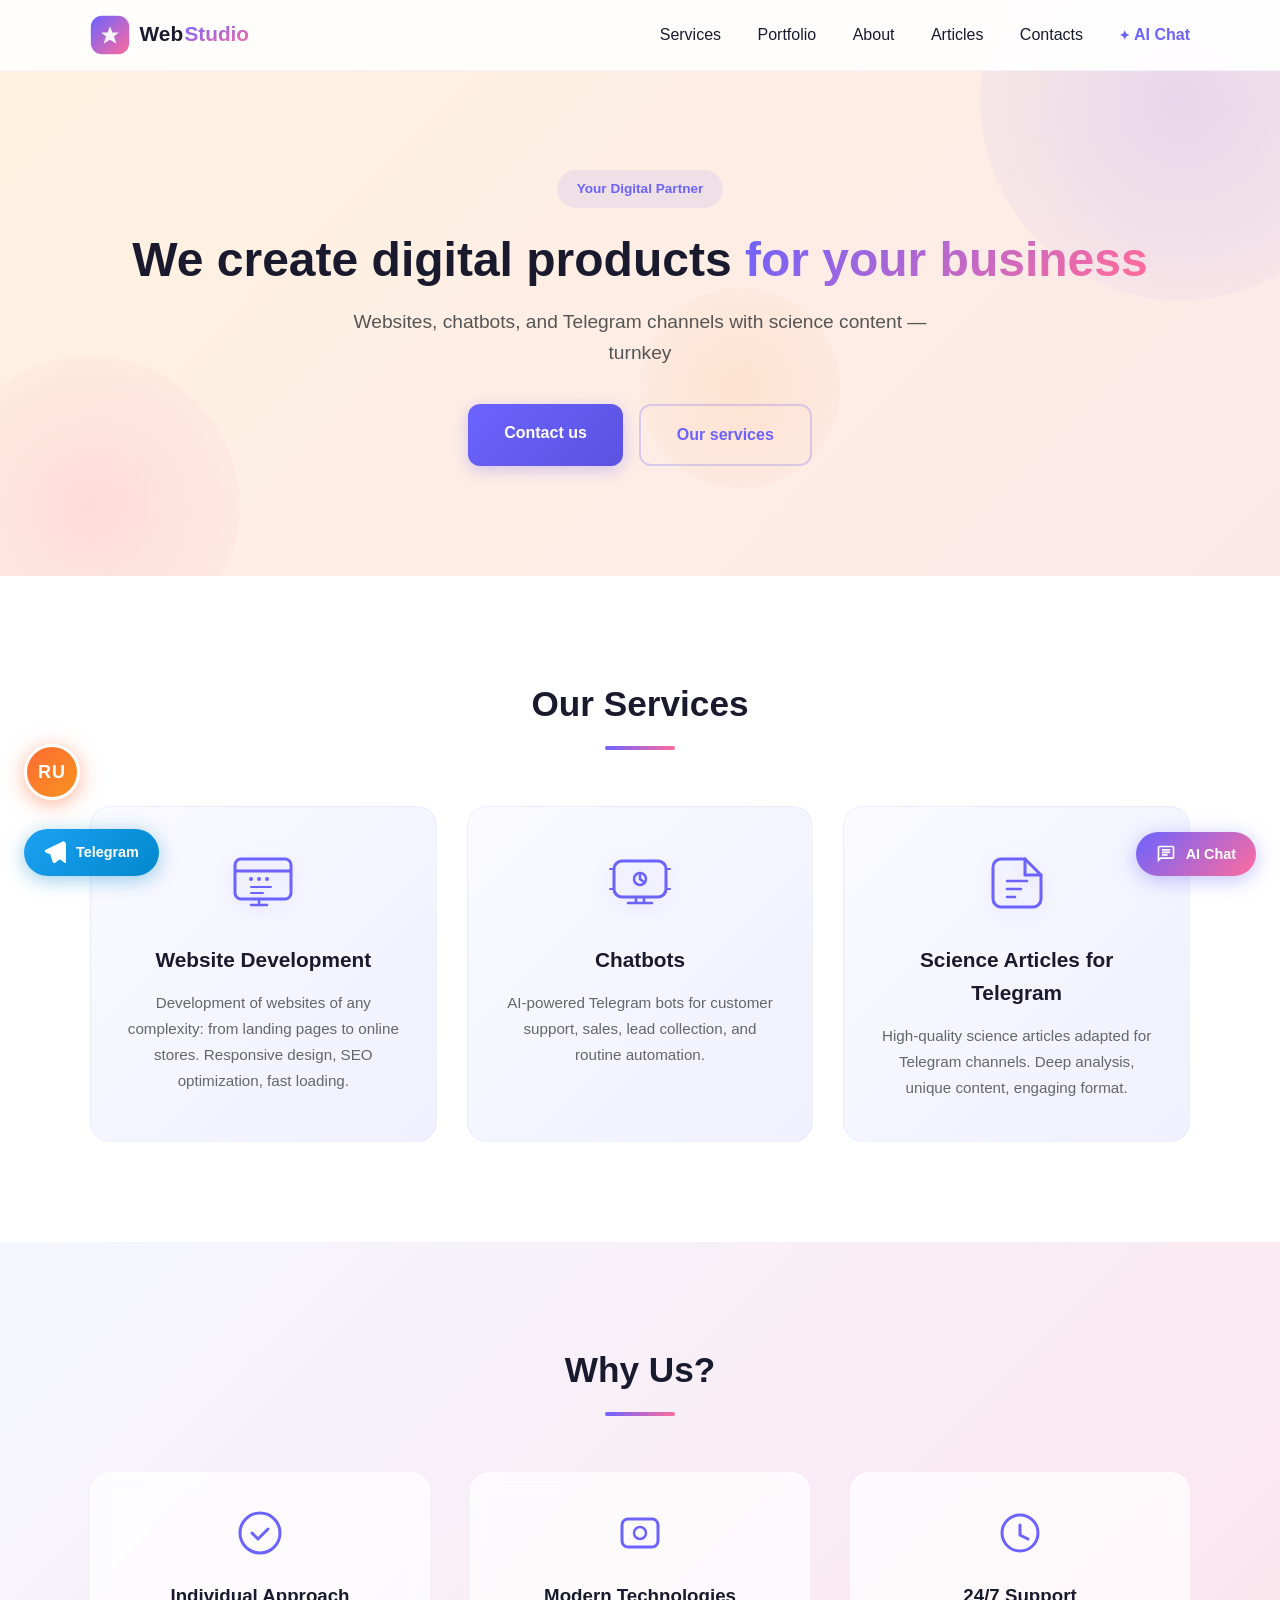
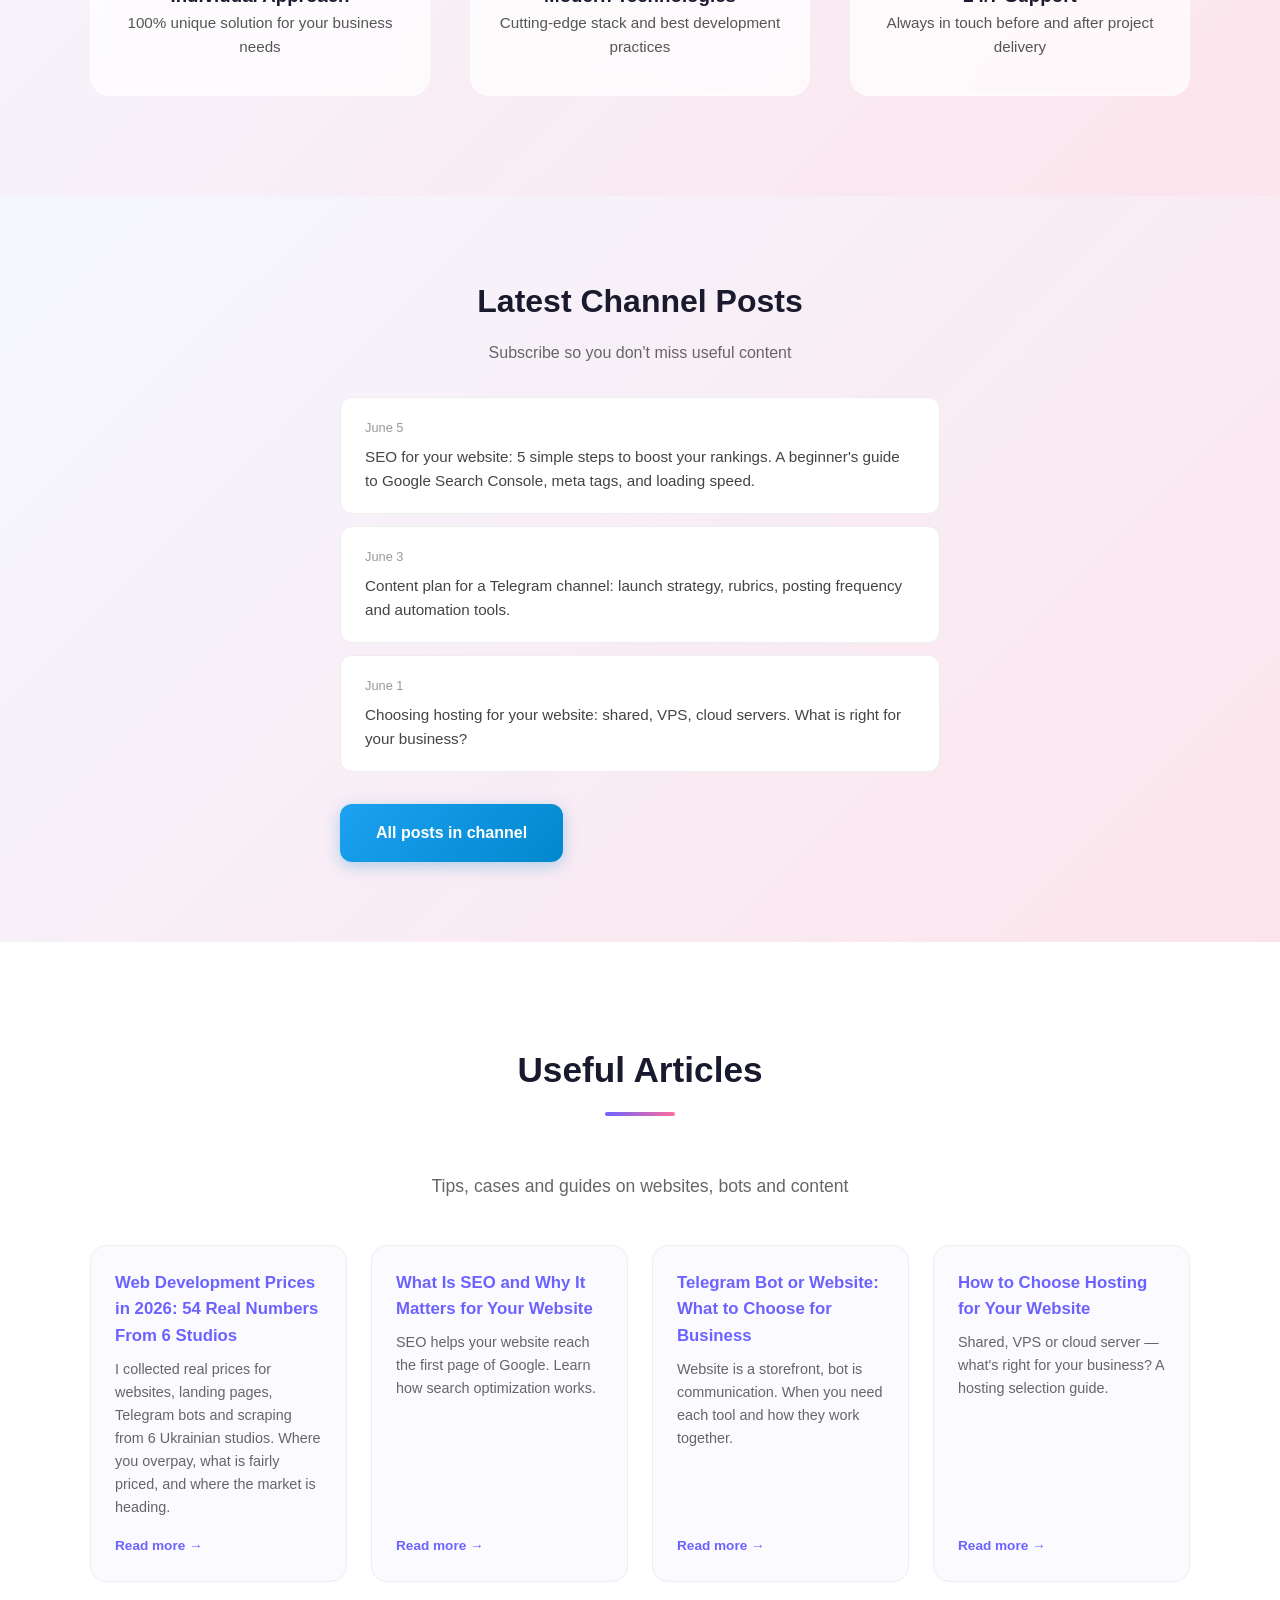
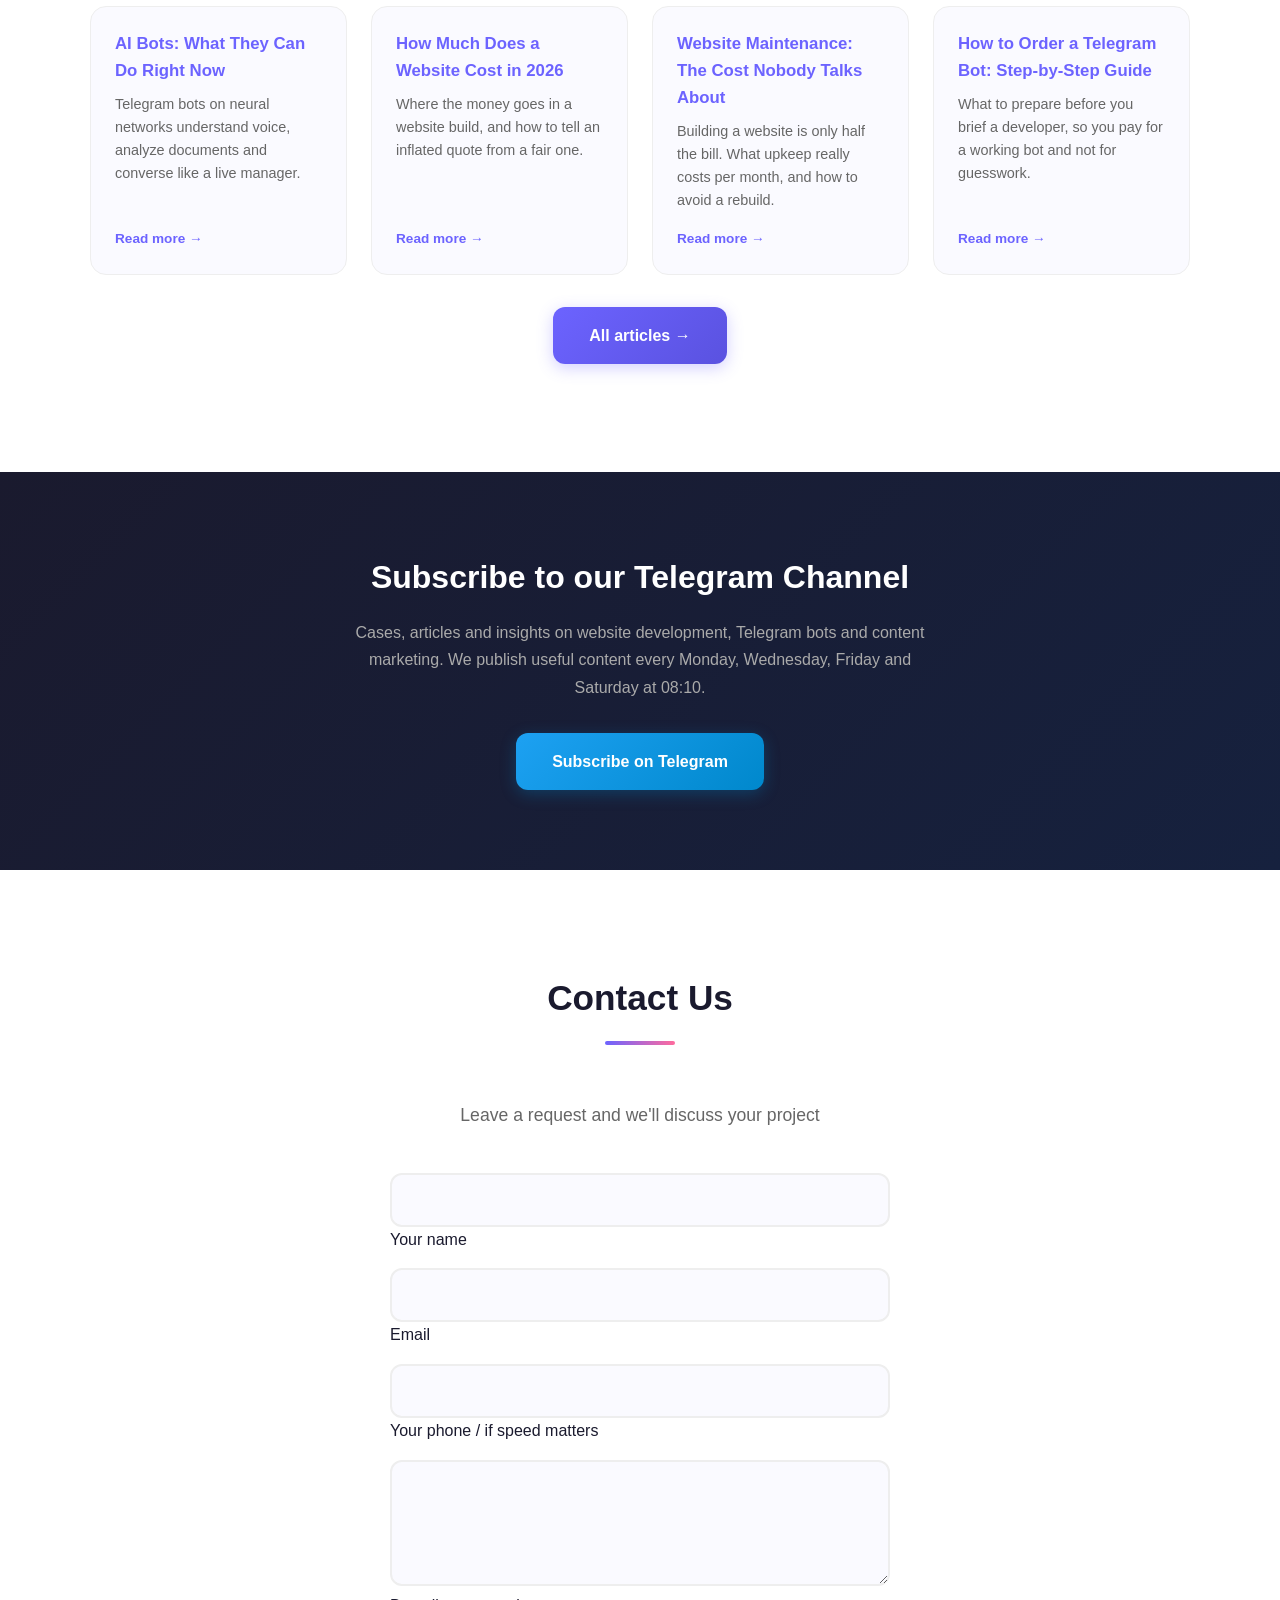
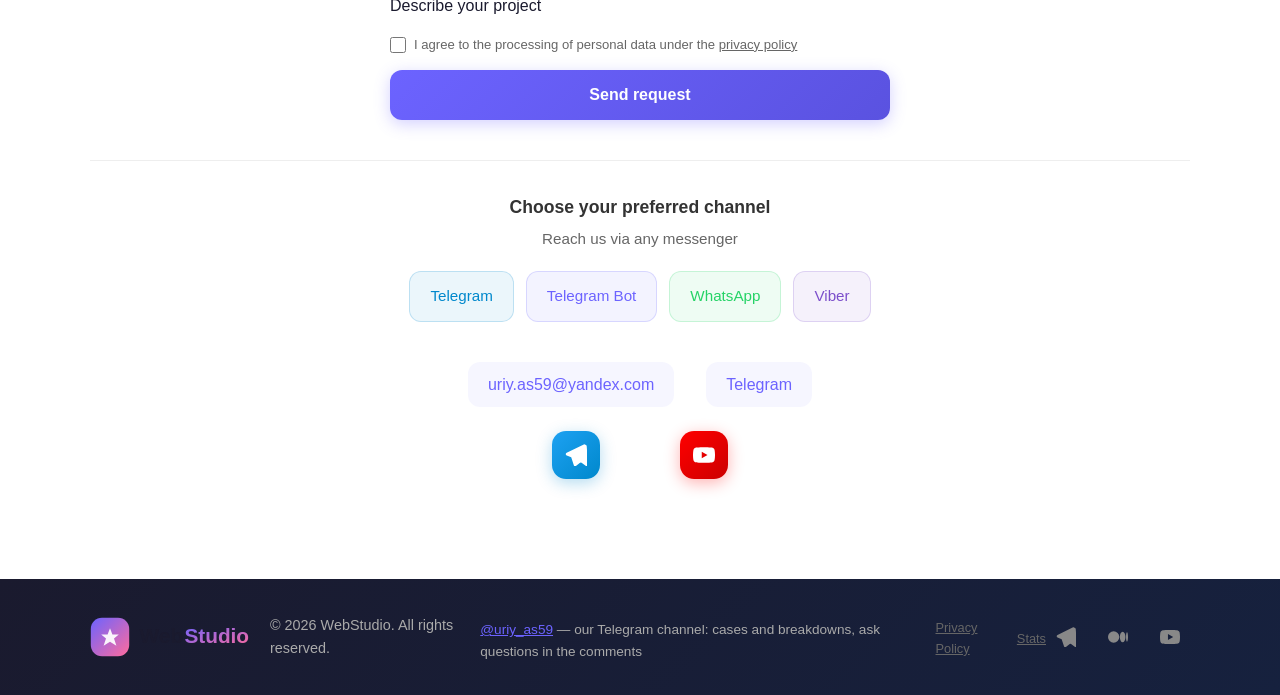
==== en/index.html @ 6a73d6da "P0 fixes 2026-10-26: absolute internal links (no more 404 on /blog/portfolio.html, /en/privacy.html," ====
<!DOCTYPE html>
<html lang="en">
<head>
<meta name="msvalidate.01" content="3F08F5DD680BAFFFB1B05BBD87782B38" />
    <meta charset="UTF-8">
    <meta name="referrer" content="strict-origin-when-cross-origin">
    <meta http-equiv="Content-Security-Policy" content="default-src 'self'; base-uri 'self'; object-src 'none'; script-src 'self' 'unsafe-inline' https://www.googletagmanager.com https://static.cloudflareinsights.com https://mc.yandex.ru https://mc.yandex.com; style-src 'self' 'unsafe-inline' https://fonts.googleapis.com; img-src 'self' data: https:; font-src https://fonts.gstatic.com; connect-src 'self' https://astap.pythonanywhere.com https://stats.g.doubleclick.net https://mc.yandex.ru https://www.googletagmanager.com https://*.google-analytics.com https://mc.yandex.com; form-action 'self' https://astap.pythonanywhere.com; frame-src 'self' https://mc.yandex.ru">
    <meta name="viewport" content="width=device-width, initial-scale=1.0">
    <link rel="icon" type="image/svg+xml" href="/images/logo.svg">
<link rel="icon" href="/favicon.ico" sizes="any">
<link rel="apple-touch-icon" href="/apple-touch-icon.png">
    <meta name="google-site-verification" content="pRRq1N_IE_7tX4UUB0-GJKJBhBA2g6bDiuJXGV3HNm4" />
    <meta name="google-site-verification" content="hU5JICV7gFg7as_jo2Dx-kWEUamlp_4iRQZKT-V5RPA" />
    <title>WebStudio: Website Development & Telegram Bots — from $250</title>
    <meta name="description" content="Website development, landing pages and Telegram bots built to order: from $250, 3-day minimum, free audit and a dedicated manager. Working worldwide.">
    <meta property="og:title" content="WebStudio — website development, chatbots and Telegram channels">
    <meta property="og:description" content="Website development, chatbots and scientific articles for Telegram turnkey.">
    <meta property="og:type" content="website">
    <meta property="og:url" content="https://uriy-as.org/en/">
    <meta property="og:image" content="https://uriy-as.org/og-image.png">
    <meta property="og:image:width" content="1200">
    <meta property="og:image:height" content="630">
    <meta property="og:locale" content="en_US">
    <meta property="og:site_name" content="WebStudio">
    <meta name="twitter:card" content="summary_large_image">
    <meta name="twitter:title" content="WebStudio — website development, chatbots and Telegram channels">
    <meta name="twitter:description" content="Website development, chatbots and scientific articles for Telegram turnkey.">
    <meta name="twitter:image" content="https://uriy-as.org/og-image.png">
    <meta name="keywords" content="website development, chatbot development, Telegram channels, web studio, SEO promotion, scientific articles">
    <meta name="yandex-verification" content="0eee904a7444985b">
    <link rel="canonical" href="https://uriy-as.org/en/">
    <link rel="alternate" hreflang="x-default" href="https://uriy-as.org/en/">
    <link rel="alternate" hreflang="ru" href="https://uriy-as.org/">
    <link rel="alternate" hreflang="en" href="https://uriy-as.org/en/">
    <link rel="dns-prefetch" href="https://Astap.pythonanywhere.com">
    <link rel="preconnect" href="https://Astap.pythonanywhere.com" crossorigin>
    <link rel="dns-prefetch" href="https://mc.yandex.ru">
    <link rel="preconnect" href="https://mc.yandex.ru" crossorigin>
    <link rel="dns-prefetch" href="https://www.googletagmanager.com">
    <link rel="preconnect" href="https://www.googletagmanager.com">
    <script async src="https://www.googletagmanager.com/gtag/js?id=G-MY48PMFD5M"></script>
    <script>window.dataLayer=window.dataLayer||[];function gtag(){dataLayer.push(arguments)}gtag('js',new Date());gtag('config','G-MY48PMFD5M')</script>
    <link rel="stylesheet" href="/css/style.css?v=p1-20261026">
    <link rel="preconnect" href="https://fonts.googleapis.com">
    <link href="https://fonts.googleapis.com/css2?family=Inter:wght@400;500;600;700;800;900&display=swap" rel="stylesheet">
    <script type="application/ld+json">
    {
        "@context": "https://schema.org",
        "@type": "Organization",
        "name": "WebStudio",
        "url": "https://uriy-as.org",
        "logo": "https://uriy-as.org/images/logo.svg",
        "email": "uriy.as59@yandex.com",
        "telephone": "+380956957495",
        "description": "Website development, chatbots and Telegram channels",
        "contactPoint": {
            "@type": "ContactPoint",
            "telephone": "+380956957495",
            "contactType": "customer service",
            "availableLanguage": ["Russian", "English"]
        },
        "founder": { "@type": "Person", "name": "Uriy AS" },
        "sameAs": [
            "https://t.me/uriy_as59",
            "https://youtube.com/@%D0%AE%D1%81%D1%82%D0%B0%D1%81-%D0%B34%D1%8B",
            "https://medium.com/@uriy.as59"
        ]
    }
    </script>
    <script type="application/ld+json">
    {"@context": "https://schema.org", "@type": "LocalBusiness", "name": "WebStudio", "url": "https://uriy-as.org", "logo": "https://uriy-as.org/images/logo.svg", "image": "https://uriy-as.org/og-image.png", "telephone": "+380956957495", "email": "uriy.as59@yandex.com", "description": "Website development, chatbots and Telegram channels. Prices from $250, timelines from 3 days.", "address": {"@type": "PostalAddress", "addressLocality": "Kharkiv", "addressRegion": "Kharkiv Oblast", "addressCountry": "UA"}, "geo": {"@type": "GeoCoordinates", "latitude": 49.9935, "longitude": 36.2304}, "openingHoursSpecification": {"@type": "OpeningHoursSpecification", "dayOfWeek": ["Monday", "Tuesday", "Wednesday", "Thursday", "Friday", "Saturday"], "opens": "08:00", "closes": "18:00"}, "priceRange": "$250-$1500", "areaServed": {"@type": "Country", "name": "Ukraine"}, "sameAs": ["https://t.me/uriy_as59", "https://dev.to/astap"]}
    </script>
<script type="application/ld+json">{"@context": "https://schema.org", "@type": "BreadcrumbList", "itemListElement": [{"@type": "ListItem", "position": 1, "name": "Главная", "item": "https://uriy-as.org/"}, {"@type": "ListItem", "position": 2, "name": "English", "item": "https://uriy-as.org/en/"}]}</script>
</head>
<body>

    <!-- Header -->
    <header class="header" id="header">
        <div class="container">
            <div class="header__inner">
                <a href="/" class="logo"><img src="/images/logo.svg" alt="WebStudio" class="logo__img"></a>
                <nav class="nav" id="nav">
                    <a href="/en/services.html" data-i18n="nav-services">Services</a>
                    <a href="/en/portfolio.html" data-i18n="nav-portfolio" data-en="Portfolio">Portfolio</a>
                    <a href="#about" data-i18n="nav-about">About</a>
                    <a href="/en/articles.html" data-i18n="nav-articles">Articles</a>
                    <a href="#contact" data-i18n="nav-contacts">Contacts</a>
                    <a href="#" class="nav__bot" data-i18n="nav-chat" onclick="event.preventDefault();document.getElementById('chatBtn').click();this.blur();return false;">AI Chat</a>
                </nav>
                <button class="burger" id="burger" aria-label="Menu">
                    <span></span><span></span><span></span>
                </button>
            </div>
        </div>
    </header>

    <!-- Hero -->
    <section class="hero">
        <div class="hero__bg">
            <div class="hero__shape hero__shape--1"></div>
            <div class="hero__shape hero__shape--2"></div>
            <div class="hero__shape hero__shape--3"></div>
        </div>
        <div class="container">
            <div class="hero__content">
                <div class="hero__badge" data-i18n="hero-badge">Your Digital Partner</div>
                <h1 class="reveal" data-i18n="hero-title">We create digital products <span class="gradient-text">for your business</span></h1>
                <p class="reveal" data-i18n="hero-subtitle">Websites, chatbots, and Telegram channels with science content — turnkey</p>
                <div class="hero__cta reveal">
                    <a href="#contact" class="btn btn--primary" data-i18n="hero-btn-contact">Contact us</a>
                    <a href="#services" class="btn btn--outline" data-i18n="hero-btn-services">Our services</a>
                </div>
            </div>
        </div>
    </section>

    <!-- Services -->
    <section class="services section" id="services">
        <div class="container">
            <h2 class="section__title reveal" data-i18n="section-services">Our Services</h2>
            <div class="services__grid">

                <div class="service-card reveal">
                    <div class="service-card__icon">
                        <svg width="64" height="64" viewBox="0 0 64 64" fill="none">
                            <rect x="4" y="8" width="56" height="40" rx="6" stroke="#6c63ff" stroke-width="3" fill="none"/>
                            <line x1="4" y1="20" x2="60" y2="20" stroke="#6c63ff" stroke-width="3"/>
                            <circle cx="20" cy="28" r="2" fill="#6c63ff"/>
                            <circle cx="28" cy="28" r="2" fill="#6c63ff"/>
                            <circle cx="36" cy="28" r="2" fill="#6c63ff"/>
                            <line x1="20" y1="36" x2="40" y2="36" stroke="#6c63ff" stroke-width="2" stroke-linecap="round"/>
                            <line x1="20" y1="42" x2="32" y2="42" stroke="#6c63ff" stroke-width="2" stroke-linecap="round"/>
                            <path d="M28 48v6M20 54h16" stroke="#6c63ff" stroke-width="2.5" stroke-linecap="round"/>
                        </svg>
                    </div>
                    <h3 data-i18n="service-site">Website Development</h3>
                    <p data-i18n="service-site-desc">Development of websites of any complexity: from landing pages to online stores. Responsive design, SEO optimization, fast loading.</p>
                </div>

                <div class="service-card reveal">
                    <div class="service-card__icon">
                        <svg width="64" height="64" viewBox="0 0 64 64" fill="none">
                            <rect x="6" y="10" width="52" height="36" rx="8" stroke="#6c63ff" stroke-width="3" fill="none"/>
                            <circle cx="32" cy="28" r="6" stroke="#6c63ff" stroke-width="2.5" fill="none"/>
                            <path d="M32 22v6l4 3" stroke="#6c63ff" stroke-width="2.5" stroke-linecap="round"/>
                            <path d="M20 52h24" stroke="#6c63ff" stroke-width="2.5" stroke-linecap="round"/>
                            <path d="M28 46v6M36 46v6" stroke="#6c63ff" stroke-width="2.5" stroke-linecap="round"/>
                            <path d="M6 18H2M58 18h4M6 38H2M58 38h4" stroke="#6c63ff" stroke-width="2" stroke-linecap="round"/>
                        </svg>
                    </div>
                    <h3 data-i18n="service-bot">Chatbots</h3>
                    <p data-i18n="service-bot-desc">AI-powered Telegram bots for customer support, sales, lead collection, and routine automation.</p>
                </div>

                <div class="service-card reveal">
                    <div class="service-card__icon">
                        <svg width="64" height="64" viewBox="0 0 64 64" fill="none">
                            <path d="M8 16c0-4.4 3.6-8 8-8h24l16 16v24c0 4.4-3.6 8-8 8H16c-4.4 0-8-3.6-8-8V16z" stroke="#6c63ff" stroke-width="3" fill="none"/>
                            <path d="M40 8v16h16" stroke="#6c63ff" stroke-width="3" stroke-linecap="round" stroke-linejoin="round"/>
                            <line x1="22" y1="30" x2="42" y2="30" stroke="#6c63ff" stroke-width="2.5" stroke-linecap="round"/>
                            <line x1="22" y1="38" x2="36" y2="38" stroke="#6c63ff" stroke-width="2.5" stroke-linecap="round"/>
                            <line x1="22" y1="46" x2="30" y2="46" stroke="#6c63ff" stroke-width="2.5" stroke-linecap="round"/>
                        </svg>
                    </div>
                    <h3 data-i18n="service-articles">Science Articles for Telegram</h3>
                    <p data-i18n="service-articles-desc">High-quality science articles adapted for Telegram channels. Deep analysis, unique content, engaging format.</p>
                </div>

            </div>
        </div>
    </section>

    <!-- About -->
    <section class="about section" id="about">
        <div class="container">
            <h2 class="section__title reveal" data-i18n="section-about">Why Us?</h2>
            <div class="about__grid">
                <div class="about__item reveal">
                    <div class="about__icon">
                        <svg width="48" height="48" viewBox="0 0 48 48" fill="none">
                            <circle cx="24" cy="24" r="20" stroke="url(#g1)" stroke-width="3" fill="none"/>
                            <path d="M16 24l6 6 10-10" stroke="url(#g1)" stroke-width="3" stroke-linecap="round"/>
                            <defs><linearGradient id="g1" x1="4" y1="24" x2="44" y2="24"><stop stop-color="#6c63ff"/><stop offset="1" stop-color="#ff6b9d"/></linearGradient></defs>
                        </svg>
                    </div>
                    <h3 data-i18n="about-individual">Individual Approach</h3>
                    <p data-i18n="about-individual-desc">100% unique solution for your business needs</p>
                </div>
                <div class="about__item reveal">
                    <div class="about__icon">
                        <svg width="48" height="48" viewBox="0 0 48 48" fill="none">
                            <rect x="6" y="10" width="36" height="28" rx="6" stroke="url(#g2)" stroke-width="3" fill="none"/>
                            <circle cx="24" cy="24" r="6" stroke="url(#g2)" stroke-width="2.5" fill="none"/>
                            <path d="M10 34h28" stroke="url(#g2)" stroke-width="2.5" stroke-linecap="round"/>
                            <line x1="16" y1="10" x2="16" y2="4" stroke="url(#g2)" stroke-width="2.5" stroke-linecap="round"/>
                            <line x1="32" y1="10" x2="32" y2="4" stroke="url(#g2)" stroke-width="2.5" stroke-linecap="round"/>
                            <defs><linearGradient id="g2" x1="6" y1="10" x2="42" y2="38"><stop stop-color="#6c63ff"/><stop offset="1" stop-color="#ff6b9d"/></linearGradient></defs>
                        </svg>
                    </div>
                    <h3 data-i18n="about-tech">Modern Technologies</h3>
                    <p data-i18n="about-tech-desc">Cutting-edge stack and best development practices</p>
                </div>
                <div class="about__item reveal">
                    <div class="about__icon">
                        <svg width="48" height="48" viewBox="0 0 48 48" fill="none">
                            <path d="M24 6c-9.9 0-18 8.1-18 18s8.1 18 18 18 18-8.1 18-18S33.9 6 24 6z" stroke="url(#g3)" stroke-width="3" fill="none"/>
                            <path d="M24 16v10l8 4" stroke="url(#g3)" stroke-width="3" stroke-linecap="round"/>
                            <defs><linearGradient id="g3" x1="6" y1="6" x2="42" y2="42"><stop stop-color="#6c63ff"/><stop offset="1" stop-color="#ff6b9d"/></linearGradient></defs>
                        </svg>
                    </div>
                    <h3 data-i18n="about-support">24/7 Support</h3>
                    <p data-i18n="about-support-desc">Always in touch before and after project delivery</p>
                </div>
            </div>
        </div>
    </section>

    <!-- Telegram Widget -->
    <section class="tg-widget section">
        <div class="container">
            <h2 class="reveal" data-i18n="tg-widget-title">Latest Channel Posts</h2>
            <p class="reveal" data-i18n="tg-widget-subtitle">Subscribe so you don\'t miss useful content</p>
            <div class="tg-widget__posts reveal">
                <div class="tg-widget__post">
                    <div class="tg-widget__date">June 5</div>
                    <div class="tg-widget__text">SEO for your website: 5 simple steps to boost your rankings. A beginner's guide to Google Search Console, meta tags, and loading speed.</div>
                </div>
                <div class="tg-widget__post">
                    <div class="tg-widget__date">June 3</div>
                    <div class="tg-widget__text">Content plan for a Telegram channel: launch strategy, rubrics, posting frequency and automation tools.</div>
                </div>
                <div class="tg-widget__post">
                    <div class="tg-widget__date">June 1</div>
                    <div class="tg-widget__text">Choosing hosting for your website: shared, VPS, cloud servers. What is right for your business?</div>
                </div>
                <a href="https://t.me/uriy_as59" target="_blank" class="btn btn--tg" style="margin-top:20px;display:inline-flex;align-items:center;gap:10px;" data-i18n="tg-widget-all">All posts in channel<svg viewBox="0 0 24 24" fill="currentColor" width="20" height="20"><path d="M22.26.76a1.73 1.73 0 0 0-1.76-.35L1.84 9.58a1.66 1.66 0 0 0 .05 3.08l4.88 1.9 2.94 8.86a1.38 1.38 0 0 0 .9.87 1.32 1.32 0 0 0 1.2-.21l4.23-3.46a1.8 1.8 0 0 1 2.05-.12l4.85 3.52a1.35 1.35 0 0 0 1.45.12 1.38 1.38 0 0 0 .78-1.15L23.7 2.47a1.73 1.73 0 0 0-1.44-1.71z"/></svg>
                    All posts in channel
                </a>
            </div>
        </div>
    </section>



    <!-- Blog Articles -->
    <section class="section">
        <div class="container">
            <h2 class="section__title reveal" data-i18n="blog-title">Useful Articles</h2>
            <p class="contact__subtitle reveal" data-i18n="blog-subtitle">Tips, cases and guides on websites, bots and content</p>
            <div class="blog-home__grid reveal">
                <a href="/en/blog/competitor-prices-2026.html" class="blog-home__card">
                    <h3>Web Development Prices in 2026: 54 Real Numbers From 6 Studios</h3>
                    <p>I collected real prices for websites, landing pages, Telegram bots and scraping from 6 Ukrainian studios. Where you overpay, what is fairly priced, and where the market is heading.</p>
                    <span class="blog-home__more">Read more →</span>
                </a>
                <a href="/en/blog/seo-optimization-guide.html" class="blog-home__card">
                    <h3>What Is SEO and Why It Matters for Your Website</h3>
                    <p>SEO helps your website reach the first page of Google. Learn how search optimization works.</p>
                    <span class="blog-home__more">Read more →</span>
                </a>
                <a href="/en/blog/telegram-bot-vs-website.html" class="blog-home__card">
                    <h3>Telegram Bot or Website: What to Choose for Business</h3>
                    <p>Website is a storefront, bot is communication. When you need each tool and how they work together.</p>
                    <span class="blog-home__more">Read more →</span>
                </a>
                <a href="/en/blog/how-to-choose-hosting.html" class="blog-home__card">
                    <h3>How to Choose Hosting for Your Website</h3>
                    <p>Shared, VPS or cloud server — what's right for your business? A hosting selection guide.</p>
                    <span class="blog-home__more">Read more →</span>
                </a>
                <a href="/en/blog/ai-bots-capabilities.html" class="blog-home__card">
                    <h3>AI Bots: What They Can Do Right Now</h3>
                    <p>Telegram bots on neural networks understand voice, analyze documents and converse like a live manager.</p>
                    <span class="blog-home__more">Read more →</span>
                </a>
                <a href="/en/blog/how-much-does-website-cost.html" class="blog-home__card">
                    <h3>How Much Does a Website Cost in 2026</h3>
                    <p>Where the money goes in a website build, and how to tell an inflated quote from a fair one.</p>
                    <span class="blog-home__more">Read more →</span>
                </a>
                <a href="/en/blog/how-much-website-maintenance-cost.html" class="blog-home__card">
                    <h3>Website Maintenance: The Cost Nobody Talks About</h3>
                    <p>Building a website is only half the bill. What upkeep really costs per month, and how to avoid a rebuild.</p>
                    <span class="blog-home__more">Read more →</span>
                </a>
                <a href="/en/blog/how-to-order-telegram-bot.html" class="blog-home__card">
                    <h3>How to Order a Telegram Bot: Step-by-Step Guide</h3>
                    <p>What to prepare before you brief a developer, so you pay for a working bot and not for guesswork.</p>
                    <span class="blog-home__more">Read more →</span>
                </a>
            </div>
            <div class="blog-home__all reveal">
                <a href="/en/articles.html" class="btn btn--primary">All articles →</a>
            </div>
        </div>
    </section>

    <!-- Telegram Promo -->
    <section class="tg-promo section">
        <div class="container">
            <div class="tg-promo__inner reveal">
                <h2 data-i18n="tg-promo-title">Subscribe to our Telegram Channel</h2>
                <p data-i18n="tg-promo-desc">Cases, articles and insights on website development, Telegram bots and content marketing. We publish useful content every Monday, Wednesday, Friday and Saturday at 08:10.</p>
                <a href="https://t.me/uriy_as59" target="_blank" class="btn btn--tg" data-i18n="tg-promo-btn">Subscribe on Telegram<svg viewBox="0 0 24 24" fill="currentColor"><path d="M22.26.76a1.73 1.73 0 0 0-1.76-.35L1.84 9.58a1.66 1.66 0 0 0 .05 3.08l4.88 1.9 2.94 8.86a1.38 1.38 0 0 0 .9.87 1.32 1.32 0 0 0 1.2-.21l4.23-3.46a1.8 1.8 0 0 1 2.05-.12l4.85 3.52a1.35 1.35 0 0 0 1.45.12 1.38 1.38 0 0 0 .78-1.15L23.7 2.47a1.73 1.73 0 0 0-1.44-1.71z"/></svg>
                    Subscribe on Telegram
                </a>
            </div>
        </div>
    </section>

    <!-- Contact -->
    <section class="contact section" id="contact">
        <div class="container">
            <h2 class="section__title reveal" data-i18n="contact-title">Contact Us</h2>
            <p class="contact__subtitle reveal" data-i18n="contact-subtitle">Leave a request and we\'ll discuss your project</p>
            <form class="contact__form reveal" id="contactForm" action="https://Astap.pythonanywhere.com/api/lead" method="POST">
                <div class="form__group">
                    <input type="text" name="name" id="name" required><label class="form__label" for="name" data-i18n="form-name">Your name</label></div>
                <div class="form__group">
                    <input type="email" name="email" id="email" required><label class="form__label" for="email" data-i18n="form-email">Email</label></div>
                <div class="form__group">
                    <input type="tel" name="phone" id="phone"><label class="form__label" for="phone" data-i18n="form-phone">Your phone / if speed matters</label></div>
                <div class="form__group">
                    <textarea name="message" id="message" rows="5" required></textarea><label class="form__label" for="message" data-i18n="form-message">Describe your project</label>
                </div>
                <div class="form__group form__hp" aria-hidden="true">
                    <input type="text" name="website" id="website" tabindex="-1" autocomplete="off"><label class="form__label" for="website">Website</label>
                </div>
                <label class="form__consent"><input type="checkbox" name="consent" id="consent" required><span>I agree to the processing of personal data under the <a href="/privacy.html" target="_blank" rel="noopener">privacy policy</a></span></label>
                <button type="submit" class="btn btn--primary btn--full" data-i18n="form-submit">Send request</button>
            </form>
            <div class="contact__alt reveal">
                <h3 data-i18n="contact-alt-title">Choose your preferred channel</h3>
                <p data-i18n="contact-alt-desc">Reach us via any messenger</p>
                <div class="contact__alt-grid">
                    <a href="https://t.me/uriy_as59" target="_blank" class="contact__alt-link contact__alt-link--tg" data-i18n="contact-alt-tg">
                        <svg viewBox="0 0 24 24" fill="currentColor"><path d="M22.26.76a1.73 1.73 0 0 0-1.76-.35L1.84 9.58a1.66 1.66 0 0 0 .05 3.08l4.88 1.9 2.94 8.86a1.38 1.38 0 0 0 .9.87 1.32 1.32 0 0 0 1.2-.21l4.23-3.46a1.8 1.8 0 0 1 2.05-.12l4.85 3.52a1.35 1.35 0 0 0 1.45.12 1.38 1.38 0 0 0 .78-1.15L23.7 2.47a1.73 1.73 0 0 0-1.44-1.71z"/></svg>
                        Telegram
                    </a>
                    <a href="https://t.me/NevWebStudio_bot" target="_blank" class="contact__alt-link contact__alt-link--bot" data-i18n="contact-alt-bot">
                        <svg viewBox="0 0 24 24" fill="none" stroke="currentColor" stroke-width="2"><path d="M12 2a10 10 0 1 0 10 10h-2a8 8 0 1 1-8-8V2z"/><path d="M12 6v6l4 2"/><circle cx="12" cy="12" r="10"/></svg>
                        Telegram Bot
                    </a>
                    <a href="https://whatsapp.com/channel/0029Vb7mJEN3LdQMf8IBet3z" target="_blank" class="contact__alt-link contact__alt-link--wa" data-i18n="contact-alt-whatsapp" title="WhatsApp">
                        <svg viewBox="0 0 24 24" fill="currentColor"><path d="M17.472 14.382c-.297-.149-1.758-.867-2.03-.967-.273-.099-.471-.148-.67.15-.197.297-.767.966-.94 1.164-.173.199-.347.223-.644.075-.297-.15-1.255-.463-2.39-1.475-.883-.788-1.48-1.761-1.653-2.059-.173-.297-.018-.458.13-.606.134-.133.298-.347.446-.52.149-.174.198-.298.298-.497.099-.198.05-.371-.025-.52-.075-.149-.669-1.612-.916-2.207-.242-.579-.487-.5-.669-.51-.173-.008-.371-.01-.57-.01-.198 0-.52.074-.792.372-.272.297-1.04 1.016-1.04 2.479 0 1.462 1.065 2.875 1.213 3.074.149.198 2.096 3.2 5.077 4.487.709.306 1.262.489 1.694.625.712.227 1.36.195 1.871.118.571-.085 1.758-.719 2.006-1.413.248-.694.248-1.289.173-1.413-.074-.124-.272-.198-.57-.347m-5.421 7.403h-.004a9.87 9.87 0 0 1-5.031-1.378l-.361-.214-3.741.982.998-3.648-.235-.374a9.86 9.86 0 0 1-1.51-5.26c.001-5.45 4.436-9.884 9.888-9.884 2.64 0 5.122 1.03 6.988 2.898a9.825 9.825 0 0 1 2.893 6.994c-.003 5.45-4.437 9.884-9.885 9.884m8.413-18.297A11.815 11.815 0 0 0 12.05 0C5.495 0 .16 5.335.157 11.892c0 2.096.547 4.142 1.588 5.945L.057 24l6.305-1.654a11.882 11.882 0 0 0 5.683 1.448h.005c6.554 0 11.89-5.335 11.893-11.893a11.821 11.821 0 0 0-3.48-8.413z"/></svg>
                        WhatsApp
                    </a>
                    <a href="#" class="contact__alt-link contact__alt-link--vb" data-i18n="contact-alt-viber" title="Viber">
                        <svg viewBox="0 0 24 24" fill="currentColor"><path d="M11.398.002C5.322.247-.008 4.884.008 10.924c.006 2.318.747 4.44 2.02 6.167L.003 23.93l7.682-1.926c1.597.688 3.354 1.031 5.197.987 6.288-.153 11.22-5.354 11.118-11.666C23.9 4.685 18.638.002 11.398.002zm6.099 15.384c-.275.772-1.38 1.425-2.25 1.574-.539.094-1.24.167-3.574-.764-2.28-.91-4.643-3.058-5.273-3.679-.628-.621-2.035-2.267-2.43-3.658-.397-1.391-.13-2.03.002-2.27.132-.238.523-.423.796-.423.272 0 .544.004.784.01.242.006.56-.09.878.672.318.763 1.08 2.64 1.176 2.83.096.19.167.416.018.671-.147.255-.266.37-.424.59-.158.22-.33.41-.158.656.173.246.762 1.25 1.628 2.017.866.766 1.605 1.062 1.918 1.183.313.12.499.08.68-.069.18-.149.747-.867.95-1.163.202-.296.404-.247.68-.148.277.099 1.757.82 2.058.968.3.149.5.224.572.352.074.126.074.739-.201 1.511z"/></svg>
                        Viber
                    </a>
                </div>
            </div>
            <div class="contact__links reveal">
                <a href="mailto:uriy.as59@yandex.com" class="contact__link" data-i18n="contact-email">
                    <svg width="20" height="20" viewBox="0 0 24 24" fill="none" stroke="currentColor" stroke-width="2"><rect x="2" y="4" width="20" height="16" rx="2"/><path d="M22 4L12 13 2 4"/></svg>
                    uriy.as59@yandex.com
                </a>
                <a href="https://t.me/uriy_as59" target="_blank" class="contact__link" title="Write on Telegram" data-i18n="contact-tg">
                    <svg width="20" height="20" viewBox="0 0 24 24" fill="currentColor"><path d="M22.26.76a1.73 1.73 0 0 0-1.76-.35L1.84 9.58a1.66 1.66 0 0 0 .05 3.08l4.88 1.9 2.94 8.86a1.38 1.38 0 0 0 .9.87 1.32 1.32 0 0 0 1.2-.21l4.23-3.46a1.8 1.8 0 0 1 2.05-.12l4.85 3.52a1.35 1.35 0 0 0 1.45.12 1.38 1.38 0 0 0 .78-1.15L23.7 2.47a1.73 1.73 0 0 0-1.44-1.71z"/></svg>
                </a>
            </div>
            <div class="social__links reveal">
                <a href="https://t.me/uriy_as59" target="_blank" class="social__link social__link--tg" aria-label="Telegram">
                    <svg width="22" height="22" viewBox="0 0 24 24" fill="currentColor"><path d="M22.26.76a1.73 1.73 0 0 0-1.76-.35L1.84 9.58a1.66 1.66 0 0 0 .05 3.08l4.88 1.9 2.94 8.86a1.38 1.38 0 0 0 .9.87 1.32 1.32 0 0 0 1.2-.21l4.23-3.46a1.8 1.8 0 0 1 2.05-.12l4.85 3.52a1.35 1.35 0 0 0 1.45.12 1.38 1.38 0 0 0 .78-1.15L23.7 2.47a1.73 1.73 0 0 0-1.44-1.71z"/></svg>
                </a>
                <a href="https://medium.com/@uriy.as59" target="_blank" class="social__link social__link--med" aria-label="Medium"><svg width="22" height="22" viewBox="0 0 24 24" fill="currentColor"><path d="M13.54 12a6.8 6.8 0 0 1-6.77 6.82A6.8 6.8 0 0 1 0 12a6.8 6.8 0 0 1 6.77-6.82A6.8 6.8 0 0 1 13.54 12zm7.42 0c0 3.54-1.51 6.42-3.38 6.42-1.87 0-3.39-2.88-3.39-6.42s1.52-6.42 3.39-6.42 3.38 2.88 3.38 6.42zM24 12c0 3.1-.53 5.62-1.19 5.62S21.62 15.1 21.62 12s.53-5.62 1.19-5.62S24 8.9 24 12z"/></svg></a>
<a href="https://youtube.com/@%D0%AE%D1%81%D1%82%D0%B0%D1%81-%D0%B34%D1%8B" target="_blank" class="social__link social__link--yt" aria-label="YouTube">
                    <svg width="22" height="22" viewBox="0 0 24 24" fill="currentColor"><path d="M23.5 6.2a2.96 2.96 0 0 0-2.08-2.1C19.55 3.5 12 3.5 12 3.5s-7.55 0-9.42.6A2.96 2.96 0 0 0 .5 6.2 30.9 30.9 0 0 0 0 12a30.9 30.9 0 0 0 .5 5.8 2.96 2.96 0 0 0 2.08 2.1c1.87.6 9.42.6 9.42.6s7.55 0 9.42-.6a2.96 2.96 0 0 0 2.08-2.1 30.9 30.9 0 0 0 .5-5.8 30.9 30.9 0 0 0-.5-5.8zM9.55 15.57V8.43L15.82 12l-6.27 3.57z"/></svg>
                </a>
            </div>
        </div>
    </section>

    <!-- Footer -->
    <footer class="footer">
        <div class="container">
            <div class="footer__inner">
                <div class="footer__left">
                    <a href="/" class="logo"><img src="/images/logo.svg" alt="WebStudio" class="logo__img" loading="lazy"></a>
                    <p data-i18n="footer-copyright">© 2026 WebStudio. All rights reserved.</p>
                    <p style="margin-top:8px;font-size:0.85rem;" data-i18n="footer-bot"><a href="https://t.me/uriy_as59" target="_blank" style="color:var(--accent);">@uriy_as59</a> &mdash; our Telegram channel: cases and breakdowns, ask questions in the comments</p>
                    <p style="margin-top:4px;font-size:0.8rem;"><a href="/privacy.html" style="color:var(--muted);" data-i18n="footer-privacy">Privacy Policy</a></p>
                    <p style="margin-top:4px;font-size:0.8rem;"><a href="/stats.html" style="color:var(--muted);" data-i18n="footer-stats">Stats</a></p>
                </div>
                <div class="footer__social">
                    <a href="https://t.me/uriy_as59" target="_blank" aria-label="Telegram">
                        <svg width="20" height="20" viewBox="0 0 24 24" fill="currentColor"><path d="M22.26.76a1.73 1.73 0 0 0-1.76-.35L1.84 9.58a1.66 1.66 0 0 0 .05 3.08l4.88 1.9 2.94 8.86a1.38 1.38 0 0 0 .9.87 1.32 1.32 0 0 0 1.2-.21l4.23-3.46a1.8 1.8 0 0 1 2.05-.12l4.85 3.52a1.35 1.35 0 0 0 1.45.12 1.38 1.38 0 0 0 .78-1.15L23.7 2.47a1.73 1.73 0 0 0-1.44-1.71z"/></svg>
                    </a>
                    <a href="https://medium.com/@uriy.as59" target="_blank" aria-label="Medium"><svg width="20" height="20" viewBox="0 0 24 24" fill="currentColor"><path d="M13.54 12a6.8 6.8 0 0 1-6.77 6.82A6.8 6.8 0 0 1 0 12a6.8 6.8 0 0 1 6.77-6.82A6.8 6.8 0 0 1 13.54 12zm7.42 0c0 3.54-1.51 6.42-3.38 6.42-1.87 0-3.39-2.88-3.39-6.42s1.52-6.42 3.39-6.42 3.38 2.88 3.38 6.42zM24 12c0 3.1-.53 5.62-1.19 5.62S21.62 15.1 21.62 12s.53-5.62 1.19-5.62S24 8.9 24 12z"/></svg></a>
<a href="https://youtube.com/@%D0%AE%D1%81%D1%82%D0%B0%D1%81-%D0%B34%D1%8B" target="_blank" aria-label="YouTube">
                        <svg width="20" height="20" viewBox="0 0 24 24" fill="currentColor"><path d="M23.5 6.2a2.96 2.96 0 0 0-2.08-2.1C19.55 3.5 12 3.5 12 3.5s-7.55 0-9.42.6A2.96 2.96 0 0 0 .5 6.2 30.9 30.9 0 0 0 0 12a30.9 30.9 0 0 0 .5 5.8 2.96 2.96 0 0 0 2.08 2.1c1.87.6 9.42.6 9.42.6s7.55 0 9.42-.6a2.96 2.96 0 0 0 2.08-2.1 30.9 30.9 0 0 0 .5-5.8 30.9 30.9 0 0 0-.5-5.8zM9.55 15.57V8.43L15.82 12l-6.27 3.57z"/></svg>
                    </a>
                </div>
            </div>
        </div>
    </footer>

    <!-- Modal -->
    <div class="modal" id="modal">
        <div class="modal__body">
            <div class="modal__icon" id="modalIcon">&#10024;</div>
            <p id="modalText" data-i18n="modal-thanks">Thank you! We will contact you shortly.</p>
            <button class="btn btn--primary" id="modalClose" data-i18n="modal-btn">Great</button>
        </div>
    </div>

    <a href="https://t.me/uriy_as59" target="_blank" class="tg-float" aria-label="Telegram">
        <svg viewBox="0 0 24 24" fill="currentColor"><path d="M22.26.76a1.73 1.73 0 0 0-1.76-.35L1.84 9.58a1.66 1.66 0 0 0 .05 3.08l4.88 1.9 2.94 8.86a1.38 1.38 0 0 0 .9.87 1.32 1.32 0 0 0 1.2-.21l4.23-3.46a1.8 1.8 0 0 1 2.05-.12l4.85 3.52a1.35 1.35 0 0 0 1.45.12 1.38 1.38 0 0 0 .78-1.15L23.7 2.47a1.73 1.73 0 0 0-1.44-1.71z"/></svg>
        <span data-i18n="contact-tg">Telegram</span>
    </a>

    <div class="lang-widget" id="langWidget">
    <button class="lang-btn-floating" id="langBtnFloat" aria-label="Switch language" onclick="toggleLang()">RU</button>
</div>

            <div class="chat-widget" id="chatWidget">
        <button class="chat-btn" id="chatBtn" aria-label="AI Chat">
            <svg viewBox="0 0 24 24" fill="currentColor"><path d="M20 2H4c-1.1 0-2 .9-2 2v18l4-4h14c1.1 0 2-.9 2-2V4c0-1.1-.9-2-2-2zm0 14H5.17L4 17.17V4h16v12z"/><path d="M7 9h10v2H7zm0-3h10v2H7zm0 6h7v2H7z"/></svg>
            <span data-i18n="chat-btn-text">AI Chat</span>
        </button>
        <div class="chat-popup" id="chatPopup">
            <div class="chat-popup__header">
                <h4 data-i18n="chat-title">AI Assistant</h4>
                <button class="chat-popup__close" id="chatClose">&times;</button>
            </div>
            <div class="chat-popup__body" id="chatBody">
                <div class="chat-msg chat-msg--bot" data-i18n="chat-error" style="display:none;"></div>
            </div>
            <form class="chat-popup__form" id="chatForm">
                <input type="text" placeholder="Your message..." autocomplete="off" autocorrect="off" spellcheck="false" required data-i18n="chat-placeholder" aria-label="Message for AI assistant">
                <button type="submit">
                    <svg viewBox="0 0 24 24" fill="none" stroke="currentColor" stroke-width="2"><line x1="22" y1="2" x2="11" y2="13"/><polygon points="22 2 15 22 11 13 2 9 22 2"/></svg>
                </button>
            </form>
        </div>
    </div>

    <script defer src="/js/script.js?v=p0-20261026"></script>
    <noscript><img src="https://Astap.pythonanywhere.com/pixel?page=/&ref=" style="position:absolute;left:-9999px" alt="" / loading="lazy"></noscript>
    <noscript><div><img src="https://mc.yandex.ru/watch/109350815" style="position:absolute; left:-9999px;" alt="" / loading="lazy"></div></noscript>
    <!-- Yandex.Metrica -->
    <script>(function(m,e,t,r,i,k,a){m[i]=m[i]||function(){(m[i].a=m[i].a||[]).push(arguments)};m[i].l=1*new Date();for(var j=0;j<document.scripts.length;j++){if(document.scripts[j].src===r){return}}k=e.createElement(t),a=e.getElementsByTagName(t)[0],k.async=1,k.src=r,a.parentNode.insertBefore(k,a)})(window,document,"script","https://mc.yandex.ru/metrika/tag.js","ym");ym(109350815,"init",{clickmap:true,trackLinks:true,accurateTrackBounce:true,webvisor:true});</script>
</body>
</html>
---- css/style.css ----
:root {
    --card-bg: #fafaff;
    --border: #eee;
    --muted: #666;
    --accent: #6c63ff;
}

* {
    margin: 0;
    padding: 0;
    box-sizing: border-box;
}

html {
    scroll-behavior: smooth;
}

body {
    font-family: 'Inter', sans-serif;
    color: #1a1a2e;
    line-height: 1.6;
    overflow-x: hidden;
}

.container {
    max-width: 1140px;
    margin: 0 auto;
    padding: 0 20px;
}

/* ===== Animations ===== */
@keyframes fadeUp {
    from { opacity: 0; transform: translateY(40px); }
    to   { opacity: 1; transform: translateY(0); }
}

@keyframes fadeIn {
    from { opacity: 0; }
    to   { opacity: 1; }
}

@keyframes float {
    0%, 100% { transform: translateY(0) scale(1); }
    50%      { transform: translateY(-20px) scale(1.05); }
}

@keyframes pulse {
    0%, 100% { transform: scale(1); }
    50%      { transform: scale(1.05); }
}

@keyframes gradientShift {
    0%   { background-position: 0% 50%; }
    50%  { background-position: 100% 50%; }
    100% { background-position: 0% 50%; }
}

@keyframes shapeFloat1 {
    0%, 100% { transform: translate(0, 0) rotate(0deg); }
    33%      { transform: translate(30px, -30px) rotate(120deg); }
    66%      { transform: translate(-20px, 20px) rotate(240deg); }
}

@keyframes shapeFloat2 {
    0%, 100% { transform: translate(0, 0) scale(1); }
    50%      { transform: translate(-40px, 20px) scale(1.2); }
}

@keyframes shapeFloat3 {
    0%, 100% { transform: translate(0, 0) rotate(0deg); }
    50%      { transform: translate(20px, 40px) rotate(180deg); }
}

@keyframes shimmer {
    0%   { background-position: -200% center; }
    100% { background-position: 200% center; }
}

@keyframes countUp {
    from { opacity: 0; transform: translateY(20px); }
    to   { opacity: 1; transform: translateY(0); }
}

.reveal {
    opacity: 0;
    transform: translateY(40px);
    transition: opacity 0.7s ease, transform 0.7s ease;
}

.reveal.visible {
    opacity: 1;
    transform: translateY(0);
}

.reveal:nth-child(2) { transition-delay: 0.1s; }
.reveal:nth-child(3) { transition-delay: 0.2s; }
.reveal:nth-child(4) { transition-delay: 0.3s; }

/* ===== Gradient Text ===== */
.gradient-text {
    background: linear-gradient(135deg, #6c63ff, #ff6b9d, #ffa751);
    background-size: 200% auto;
    -webkit-background-clip: text;
    -webkit-text-fill-color: transparent;
    background-clip: text;
    animation: shimmer 3s linear infinite;
}

/* ===== Header ===== */
.header {
    position: fixed;
    top: 0;
    left: 0;
    width: 100%;
    background: rgba(255, 255, 255, 0.92);
    backdrop-filter: blur(12px);
    z-index: 100;
    border-bottom: 1px solid rgba(108, 99, 255, 0.08);
    animation: fadeIn 0.6s ease;
}

.header__inner {
    display: flex;
    justify-content: space-between;
    align-items: center;
    height: 70px;
}

.logo {
    display: flex;
    align-items: center;
    text-decoration: none;
    transition: transform 0.3s;
    flex-shrink: 0;
}

.logo:hover {
    transform: scale(1.05);
}

.logo__img {
    height: 40px;
    width: auto;
    display: block;
}

.nav a {
    margin-left: 32px;
    text-decoration: none;
    color: #1a1a2e;
    font-weight: 500;
    position: relative;
    transition: color 0.3s;
}

.nav a::after {
    content: '';
    position: absolute;
    bottom: -4px;
    left: 0;
    width: 0;
    height: 2px;
    background: linear-gradient(90deg, #6c63ff, #ff6b9d);
    transition: width 0.3s;
    border-radius: 1px;
}

.nav a:hover {
    color: #6c63ff;
}

.nav a:hover::after {
    width: 100%;
}

.nav__bot {
    color: #6c63ff !important;
    font-weight: 700 !important;
}

.nav__bot::before {
    content: '✦ ';
    font-size: 0.8em;
}

.burger {
    display: none;
    flex-direction: column;
    gap: 5px;
    background: none;
    border: none;
    cursor: pointer;
    padding: 4px;
    z-index: 101;
}

.burger span {
    width: 26px;
    height: 3px;
    background: #1a1a2e;
    border-radius: 2px;
    transition: 0.3s;
}

/* ===== Hero ===== */
.hero {
    padding: 170px 0 110px;
    background: linear-gradient(-45deg, #f5f7ff, #e8ecff, #fce4ec, #fff3e0);
    background-size: 400% 400%;
    animation: gradientShift 12s ease infinite;
    text-align: center;
    position: relative;
    overflow: hidden;
}

.hero__bg {
    position: absolute;
    inset: 0;
    pointer-events: none;
}

.hero__shape {
    position: absolute;
    border-radius: 50%;
    opacity: 0.15;
}

.hero__shape--1 {
    width: 400px;
    height: 400px;
    background: radial-gradient(circle, #6c63ff, transparent);
    top: -100px;
    right: -100px;
    animation: shapeFloat1 15s ease-in-out infinite;
}

.hero__shape--2 {
    width: 300px;
    height: 300px;
    background: radial-gradient(circle, #ff6b9d, transparent);
    bottom: -80px;
    left: -60px;
    animation: shapeFloat2 12s ease-in-out infinite;
}

.hero__shape--3 {
    width: 200px;
    height: 200px;
    background: radial-gradient(circle, #ffa751, transparent);
    top: 50%;
    left: 50%;
    animation: shapeFloat3 18s ease-in-out infinite;
}

.hero__badge {
    display: inline-block;
    padding: 8px 20px;
    border-radius: 50px;
    background: rgba(108, 99, 255, 0.1);
    color: #6c63ff;
    font-weight: 600;
    font-size: 0.85rem;
    margin-bottom: 24px;
    animation: fadeUp 0.8s ease;
}

.hero__content h1 {
    font-size: 3rem;
    font-weight: 900;
    margin-bottom: 20px;
    line-height: 1.15;
    animation: fadeUp 0.8s ease 0.1s both;
}

.hero__content p {
    font-size: 1.2rem;
    color: #555;
    margin-bottom: 36px;
    max-width: 600px;
    margin-left: auto;
    margin-right: auto;
    animation: fadeUp 0.8s ease 0.2s both;
}

.hero__cta {
    display: flex;
    gap: 16px;
    justify-content: center;
    flex-wrap: wrap;
    animation: fadeUp 0.8s ease 0.3s both;
}

/* ===== Section ===== */
.section {
    padding: 100px 0;
}

.section__title {
    text-align: center;
    font-size: 2.2rem;
    font-weight: 800;
    margin-bottom: 56px;
    position: relative;
}

.section__title::after {
    content: '';
    display: block;
    width: 70px;
    height: 4px;
    background: linear-gradient(90deg, #6c63ff, #ff6b9d);
    margin: 14px auto 0;
    border-radius: 2px;
}

/* ===== Services ===== */
.services {
    background: #fff;
}

.services__grid {
    display: grid;
    grid-template-columns: repeat(3, 1fr);
    gap: 30px;
}

.service-card {
    background: linear-gradient(135deg, #fafaff, #f0f0ff);
    padding: 44px 32px 40px;
    border-radius: 20px;
    text-align: center;
    border: 1px solid rgba(108, 99, 255, 0.06);
    transition: transform 0.4s cubic-bezier(0.34, 1.56, 0.64, 1),
                box-shadow 0.4s ease,
                background 0.4s ease;
    position: relative;
    overflow: hidden;
}

.service-card::before {
    content: '';
    position: absolute;
    top: 0;
    left: 0;
    width: 100%;
    height: 4px;
    background: linear-gradient(90deg, #6c63ff, #ff6b9d, #ffa751);
    transform: scaleX(0);
    transform-origin: left;
    transition: transform 0.5s ease;
}

.service-card:hover::before {
    transform: scaleX(1);
}

.service-card:hover {
    transform: translateY(-10px) scale(1.02);
    box-shadow: 0 20px 60px rgba(108, 99, 255, 0.15);
    background: linear-gradient(135deg, #fff, #f5f3ff);
}

.service-card__icon {
    margin-bottom: 20px;
    display: inline-block;
    transition: transform 0.4s ease;
}

.service-card:hover .service-card__icon {
    transform: scale(1.15) rotate(-5deg);
}

.service-card__icon svg {
    filter: drop-shadow(0 4px 8px rgba(108, 99, 255, 0.2));
}

.service-card h3 {
    font-size: 1.3rem;
    margin-bottom: 14px;
    color: #1a1a2e;
    font-weight: 700;
}

.service-card p {
    font-size: 0.95rem;
    color: #666;
    line-height: 1.7;
}

/* ===== About ===== */
.about {
    background: linear-gradient(135deg, #f5f7ff 0%, #fce4ec 100%);
}

.about__grid {
    display: grid;
    grid-template-columns: repeat(3, 1fr);
    gap: 40px;
    text-align: center;
}

.about__item {
    padding: 36px 24px;
    border-radius: 20px;
    background: rgba(255, 255, 255, 0.7);
    backdrop-filter: blur(8px);
    border: 1px solid rgba(255, 255, 255, 0.8);
    transition: transform 0.4s ease, box-shadow 0.4s ease;
}

.about__item:hover {
    transform: translateY(-6px);
    box-shadow: 0 16px 40px rgba(108, 99, 255, 0.1);
}

.about__icon {
    margin-bottom: 16px;
    transition: transform 0.4s ease;
}

.about__item:hover .about__icon {
    transform: scale(1.15) rotate(5deg);
}

.about__item h4 {
    font-size: 1.2rem;
    font-weight: 700;
    color: #1a1a2e;
    margin-bottom: 10px;
}

.about__item p {
    color: #555;
    font-size: 0.95rem;
}

/* ===== Service Article Link ===== */
.service__article-link {
    display: inline-flex;
    align-items: center;
    gap: 6px;
    font-size: 0.85rem;
    color: var(--accent, #6c63ff);
    text-decoration: none;
    margin-bottom: 10px;
    transition: all 0.3s ease;
}
.service__article-link:hover {
    text-decoration: underline;
    opacity: 0.8;
}

/* ===== Contact ===== */
.contact {
    background: #fff;
    position: relative;
}

.contact__subtitle {
    text-align: center;
    color: #666;
    margin-bottom: 44px;
    font-size: 1.1rem;
}

.contact__form {
    max-width: 500px;
    margin: 0 auto;
}

.contact__form .btn--full {
    width: 100%;
}

.form__group {
    margin-bottom: 16px;
}

.form__hp {
    position: absolute !important;
    left: -9999px !important;
    width: 1px !important;
    height: 1px !important;
    overflow: hidden !important;
    opacity: 0 !important;
    pointer-events: none !important;
}

.form__group input,
.form__group textarea {
    width: 100%;
    padding: 16px 20px;
    border: 2px solid #eee;
    border-radius: 12px;
    font-family: inherit;
    font-size: 1rem;
    transition: border-color 0.3s, box-shadow 0.3s;
    outline: none;
    background: #fafaff;
}

.form__group input:focus,
.form__group textarea:focus {
    border-color: #6c63ff;
    box-shadow: 0 0 0 4px rgba(108, 99, 255, 0.1);
    background: #fff;
}

.contact__links {
    text-align: center;
    margin-top: 40px;
    display: flex;
    justify-content: center;
    gap: 32px;
    flex-wrap: wrap;
}

.contact__link {
    display: inline-flex;
    align-items: center;
    gap: 8px;
    color: #6c63ff;
    text-decoration: none;
    font-weight: 500;
    padding: 10px 20px;
    border-radius: 12px;
    background: rgba(108, 99, 255, 0.06);
    transition: all 0.3s ease;
}

.contact__link:hover {
    background: rgba(108, 99, 255, 0.12);
    transform: translateY(-2px);
}

.contact__link svg {
    width: 20px;
    height: 20px;
}

/* ===== Contact Alt Channels ===== */
.contact__alt {
    text-align: center;
    margin-top: 40px;
    padding-top: 32px;
    border-top: 1px solid var(--border, #eee);
}

.contact__alt h3 {
    font-size: 1.1rem;
    margin-bottom: 6px;
    color: var(--text, #333);
}

.contact__alt p {
    color: var(--muted, #666);
    margin-bottom: 20px;
    font-size: 0.95rem;
}

.contact__alt-grid {
    display: flex;
    justify-content: center;
    gap: 12px;
    flex-wrap: wrap;
}

.contact__alt-link {
    display: inline-flex;
    align-items: center;
    gap: 8px;
    padding: 12px 20px;
    border-radius: 12px;
    text-decoration: none;
    font-weight: 500;
    font-size: 0.95rem;
    transition: all 0.3s ease;
    border: 1px solid transparent;
}

.contact__alt-link svg {
    width: 20px;
    height: 20px;
    flex-shrink: 0;
}

.contact__alt-link--tg {
    background: rgba(0, 136, 204, 0.08);
    color: #0088cc;
    border-color: rgba(0, 136, 204, 0.2);
}
.contact__alt-link--tg:hover {
    background: rgba(0, 136, 204, 0.15);
    transform: translateY(-2px);
}

.contact__alt-link--bot {
    background: rgba(108, 99, 255, 0.08);
    color: #6c63ff;
    border-color: rgba(108, 99, 255, 0.2);
}
.contact__alt-link--bot:hover {
    background: rgba(108, 99, 255, 0.15);
    transform: translateY(-2px);
}

.contact__alt-link--wa {
    background: rgba(37, 211, 102, 0.08);
    color: #25D366;
    border-color: rgba(37, 211, 102, 0.2);
}
.contact__alt-link--wa:hover {
    background: rgba(37, 211, 102, 0.15);
    transform: translateY(-2px);
}

.contact__alt-link--vb {
    background: rgba(124, 79, 203, 0.08);
    color: #7c4fcb;
    border-color: rgba(124, 79, 203, 0.2);
}
.contact__alt-link--vb:hover {
    background: rgba(124, 79, 203, 0.15);
    transform: translateY(-2px);
}

/* ===== Social Links ===== */
.social__links {
    display: flex;
    justify-content: center;
    gap: 16px;
    margin-top: 24px;
}

.social__link {
    display: flex;
    align-items: center;
    justify-content: center;
    width: 48px;
    height: 48px;
    border-radius: 14px;
    color: #fff;
    transition: all 0.3s cubic-bezier(0.34, 1.56, 0.64, 1);
}

.social__link:hover {
    transform: translateY(-4px) scale(1.08);
}

.social__link--tg {
    background: linear-gradient(135deg, #1da1f2, #0088cc);
    box-shadow: 0 4px 16px rgba(0, 136, 204, 0.3);
}
.social__link--tg:hover {
    box-shadow: 0 8px 28px rgba(0, 136, 204, 0.4);
}

.social__link--yt {
    background: linear-gradient(135deg, #ff0000, #cc0000);
    box-shadow: 0 4px 16px rgba(255, 0, 0, 0.3);
}
.social__link--yt:hover {
    box-shadow: 0 8px 28px rgba(255, 0, 0, 0.4);
}

/* ===== Button ===== */
.btn {
    display: inline-block;
    padding: 16px 36px;
    border-radius: 12px;
    font-weight: 600;
    font-size: 1rem;
    text-decoration: none;
    cursor: pointer;
    border: none;
    transition: all 0.3s cubic-bezier(0.34, 1.56, 0.64, 1);
    position: relative;
    overflow: hidden;
}

.btn--primary {
    background: linear-gradient(135deg, #6c63ff, #5a52e0);
    color: #fff;
    box-shadow: 0 4px 16px rgba(108, 99, 255, 0.3);
}

.btn--primary:hover {
    transform: translateY(-3px) scale(1.02);
    box-shadow: 0 8px 28px rgba(108, 99, 255, 0.4);
}

.btn--primary:active {
    transform: translateY(0) scale(0.98);
}

.btn--outline {
    background: transparent;
    color: #6c63ff;
    border: 2px solid rgba(108, 99, 255, 0.25);
}

.btn--outline:hover {
    background: rgba(108, 99, 255, 0.06);
    border-color: #6c63ff;
    transform: translateY(-3px);
}

/* ===== Footer ===== */
.footer {
    background: linear-gradient(135deg, #1a1a2e, #16213e);
    color: #aaa;
    padding: 32px 0;
}

.footer__inner {
    display: flex;
    justify-content: space-between;
    align-items: center;
}

.footer__left {
    display: flex;
    align-items: center;
    gap: 20px;
}

.footer .logo {
    color: #fff;
}

.footer p {
    font-size: 0.9rem;
}

.footer__social {
    display: flex;
    gap: 12px;
}

.footer__social a {
    display: flex;
    align-items: center;
    justify-content: center;
    width: 40px;
    height: 40px;
    border-radius: 10px;
    color: #888;
    transition: all 0.3s ease;
}

.footer__social a:hover {
    color: #fff;
    background: rgba(108, 99, 255, 0.15);
    transform: translateY(-2px);
}

/* ===== Floating Telegram Button ===== */
.tg-float {
    position: fixed;
    bottom: 24px;
    left: 24px;
    z-index: 999;
    display: flex;
    align-items: center;
    gap: 10px;
    padding: 12px 20px;
    background: linear-gradient(135deg, #1da1f2, #0088cc);
    color: #fff;
    border: none;
    border-radius: 50px;
    cursor: pointer;
    text-decoration: none;
    font-family: 'Inter', sans-serif;
    font-weight: 600;
    font-size: 0.9rem;
    box-shadow: 0 4px 20px rgba(0, 136, 204, 0.4);
    transition: all 0.3s cubic-bezier(0.34, 1.56, 0.64, 1);
    animation: fadeUp 0.8s ease 1s both;
}

.tg-float:hover {
    transform: translateY(-4px) scale(1.05);
    box-shadow: 0 8px 32px rgba(0, 136, 204, 0.5);
}

.tg-float svg {
    width: 22px;
    height: 22px;
    flex-shrink: 0;
}

.tg-float span {
    display: inline;
}

@media (max-width: 480px) {
    .tg-float {
        padding: 10px 14px;
        bottom: 16px;
        left: 16px;
    }
    .tg-float span {
        display: none;
    }
}

/* ===== Telegram Widget ===== */
.tg-widget {
    background: linear-gradient(135deg, #f5f7ff 0%, #fce4ec 100%);
    padding: 80px 0;
    text-align: center;
}

.tg-widget h2 {
    font-size: 2rem;
    font-weight: 800;
    margin-bottom: 12px;
    color: #1a1a2e;
}

.tg-widget > .container > p {
    color: #666;
    margin-bottom: 32px;
}

.tg-widget__posts {
    max-width: 600px;
    margin: 0 auto;
    text-align: left;
}

.tg-widget__post {
    background: #fff;
    border: 1px solid var(--border);
    border-radius: 12px;
    padding: 20px 24px;
    margin-bottom: 12px;
    transition: box-shadow 0.3s ease;
}

.tg-widget__post:hover {
    box-shadow: 0 4px 16px rgba(0, 0, 0, 0.06);
}

.tg-widget__date {
    font-size: 0.8rem;
    color: #999;
    margin-bottom: 6px;
    font-weight: 500;
}

.tg-widget__text {
    font-size: 0.95rem;
    color: #444;
    line-height: 1.6;
}

.tg-widget .btn--tg {
    display: inline-flex;
    align-items: center;
    gap: 10px;
    background: linear-gradient(135deg, #1da1f2, #0088cc);
    color: #fff;
    box-shadow: 0 4px 16px rgba(0, 136, 204, 0.3);
}

.tg-widget .btn--tg:hover {
    transform: translateY(-3px) scale(1.02);
    box-shadow: 0 8px 28px rgba(0, 136, 204, 0.4);
}

/* ===== Blog Home ===== */
.blog-home__grid {
    display: grid;
    grid-template-columns: repeat(auto-fit, minmax(240px, 1fr));
    gap: 1.5rem;
    margin-top: 2rem;
}

.blog-home__card {
    background: var(--card-bg);
    border: 1px solid var(--border);
    border-radius: 16px;
    padding: 1.5rem;
    text-decoration: none;
    color: inherit;
    transition: transform 0.3s ease, box-shadow 0.3s ease;
    display: flex;
    flex-direction: column;
}

.blog-home__card:hover {
    transform: translateY(-4px);
    box-shadow: 0 8px 24px rgba(108, 99, 255, 0.1);
}

.blog-home__card h3 {
    font-size: 1.05rem;
    font-weight: 700;
    margin-bottom: 0.5rem;
    color: var(--accent);
}

.blog-home__card p {
    font-size: 0.9rem;
    color: var(--muted);
    line-height: 1.6;
    flex: 1;
}

.blog-home__more {
    margin-top: 1rem;
    font-size: 0.85rem;
    font-weight: 600;
    color: var(--accent);
}

.blog-home__all {
    text-align: center;
    margin-top: 2rem;
}

/* ===== Modal ===== */
.modal {
    display: none;
    position: fixed;
    top: 0;
    left: 0;
    width: 100%;
    height: 100%;
    background: rgba(0, 0, 0, 0.5);
    backdrop-filter: blur(4px);
    align-items: center;
    justify-content: center;
    z-index: 200;
    animation: fadeIn 0.3s ease;
}

.modal--open {
    display: flex;
}

.modal__body {
    background: #fff;
    padding: 48px;
    border-radius: 24px;
    text-align: center;
    max-width: 420px;
    width: 90%;
    animation: fadeUp 0.4s ease;
    box-shadow: 0 32px 80px rgba(0, 0, 0, 0.2);
}

.modal__icon {
    font-size: 3rem;
    margin-bottom: 16px;
    animation: pulse 2s ease infinite;
}

.modal__body p {
    margin-bottom: 24px;
    font-size: 1.15rem;
    color: #1a1a2e;
}

/* ===== Responsive ===== */
@media (max-width: 768px) {
    .hero__content h1 {
        font-size: 2rem;
    }

    .services__grid,
    .about__grid {
        grid-template-columns: 1fr;
    }

    .nav {
        display: none;
        flex-direction: column;
        position: absolute;
        top: 70px;
        left: 0;
        width: 100%;
        background: rgba(255, 255, 255, 0.98);
        border-bottom: 1px solid #eee;
        padding: 24px 20px;
        box-shadow: 0 16px 40px rgba(0, 0, 0, 0.06);
    }

    .nav--open {
        display: flex;
        animation: fadeUp 0.3s ease;
    }

    .nav a {
        margin: 10px 0;
        font-size: 1.1rem;
    }

    .burger {
        display: flex;
    }

    .section__title {
        font-size: 1.7rem;
    }
    .footer__inner { flex-wrap: wrap; gap: 16px; }
    .footer__left { flex-wrap: wrap; gap: 12px; }
}

/* ===== Stats ===== */
.stats {
    background: linear-gradient(135deg, #1a1a2e 0%, #16213e 100%);
    padding: 80px 0;
}

.stats__grid {
    display: grid;
    grid-template-columns: repeat(4, 1fr);
    gap: 30px;
    text-align: center;
}

.stats__item h3 {
    font-size: 2.8rem;
    font-weight: 900;
    background: linear-gradient(135deg, #6c63ff, #ff6b9d);
    -webkit-background-clip: text;
    -webkit-text-fill-color: transparent;
    background-clip: text;
    line-height: 1.2;
}

.stats__item p {
    color: #aaa;
    font-size: 1rem;
    margin-top: 6px;
}

@media (max-width: 768px) {
    .stats__grid {
        grid-template-columns: repeat(2, 1fr);
    }
}

@media (max-width: 480px) {
    .stats__grid {
        grid-template-columns: 1fr;
    }
}

/* ===== Telegram Promo ===== */
.tg-promo {
    background: linear-gradient(135deg, #1a1a2e 0%, #16213e 100%);
    padding: 80px 0;
    text-align: center;
}

.tg-promo__inner {
    max-width: 600px;
    margin: 0 auto;
}

.tg-promo h2 {
    font-size: 2rem;
    font-weight: 800;
    color: #fff;
    margin-bottom: 16px;
}

.tg-promo p {
    color: #aaa;
    margin-bottom: 32px;
    line-height: 1.7;
}

.tg-promo .btn {
    display: inline-flex;
    align-items: center;
    gap: 10px;
}

.tg-promo .btn svg {
    width: 20px;
    height: 20px;
    flex-shrink: 0;
}

.tg-promo .btn--tg {
    background: linear-gradient(135deg, #1da1f2, #0088cc);
    color: #fff;
    box-shadow: 0 4px 16px rgba(0, 136, 204, 0.3);
}

.tg-promo .btn--tg:hover {
    transform: translateY(-3px) scale(1.02);
    box-shadow: 0 8px 28px rgba(0, 136, 204, 0.4);
}

/* ===== Share Buttons ===== */
.share-btns {
    display: flex;
    gap: 8px;
    margin-top: 16px;
    padding-top: 16px;
    border-top: 1px solid #eee;
}

.share-btn {
    display: inline-flex;
    align-items: center;
    gap: 6px;
    padding: 6px 14px;
    border-radius: 8px;
    font-size: 0.82rem;
    font-weight: 500;
    text-decoration: none;
    transition: all 0.3s ease;
    color: #fff;
}

.share-btn--tg {
    background: #0088cc;
}

.share-btn--tg:hover {
    background: #006699;
    transform: translateY(-2px);
}

.share-btn--email {
    background: #6c63ff;
}

.share-btn--email:hover {
    background: #5a52e0;
    transform: translateY(-2px);
}

.share-btn svg {
    width: 16px;
    height: 16px;
    flex-shrink: 0;
}

@media (max-width: 480px) {
    .hero__content h1 {
        font-size: 1.6rem;
    }

}

/* ===== Chat Widget ===== */
.chat-widget {
    position: fixed;
    bottom: 24px;
    right: 24px;
    z-index: 999;
}

.chat-btn {
    display: flex;
    align-items: center;
    gap: 10px;
    padding: 12px 20px;
    background: linear-gradient(135deg, #6c63ff, #ff6b9d);
    color: #fff;
    border: none;
    border-radius: 50px;
    cursor: pointer;
    font-family: 'Inter', sans-serif;
    font-weight: 600;
    font-size: 0.9rem;
    box-shadow: 0 4px 20px rgba(108, 99, 255, 0.4);
    transition: all 0.3s cubic-bezier(0.34, 1.56, 0.64, 1);
    animation: fadeUp 0.8s ease 1.2s both;
}

.chat-btn:hover {
    transform: translateY(-4px) scale(1.05);
    box-shadow: 0 8px 32px rgba(108, 99, 255, 0.5);
}

.chat-btn svg {
    width: 20px;
    height: 20px;
    flex-shrink: 0;
}

.lang-widget {
    position: fixed;
    bottom: 100px;
    left: 24px;
    z-index: 1000;
}

.lang-btn-floating {
    display: flex;
    align-items: center;
    justify-content: center;
    width: 56px;
    height: 56px;
    background: linear-gradient(135deg, #ff6b35, #f7931e);
    color: #fff;
    border: 3px solid #fff;
    border-radius: 50%;
    cursor: pointer;
    font-family: 'Inter', sans-serif;
    font-weight: 900;
    font-size: 18px;
    box-shadow: 0 4px 20px rgba(255, 107, 53, 0.5);
    transition: all 0.3s cubic-bezier(0.34, 1.56, 0.64, 1);
    text-transform: uppercase;
    letter-spacing: 1px;
}

.lang-btn-floating:hover {
    transform: translateY(-3px) scale(1.05);
    box-shadow: 0 6px 24px rgba(255, 107, 53, 0.6);
}

.lang-btn-floating:active {
    transform: translateY(0px) scale(0.95);
}

.chat-popup {
    display: none;
    position: absolute;
    bottom: 60px;
    right: 0;
    width: 340px;
    background: #fff;
    border-radius: 16px;
    box-shadow: 0 8px 40px rgba(0,0,0,0.12);
    overflow: hidden;
    animation: fadeUp 0.3s ease;
}

.chat-popup--open {
    display: block;
}

.chat-popup__header {
    display: flex;
    align-items: center;
    justify-content: space-between;
    padding: 16px 20px;
    background: linear-gradient(135deg, #6c63ff, #ff6b9d);
    color: #fff;
}

.chat-popup__header h4 {
    font-size: 1rem;
    font-weight: 600;
}

.chat-popup__close {
    background: none;
    border: none;
    color: #fff;
    font-size: 1.4rem;
    cursor: pointer;
    opacity: 0.8;
}

.chat-popup__close:hover {
    opacity: 1;
}

.chat-popup__body {
    height: 260px;
    overflow-y: auto;
    padding: 16px 20px;
    background: #f8f9fe;
}

.chat-msg {
    max-width: 85%;
    padding: 10px 14px;
    border-radius: 12px;
    font-size: 0.9rem;
    line-height: 1.5;
    margin-bottom: 10px;
}

.chat-msg--bot {
    background: #fff;
    color: #333;
    border: 1px solid #eee;
    border-bottom-left-radius: 4px;
}

.chat-msg--user {
    background: #6c63ff;
    color: #fff;
    margin-left: auto;
    border-bottom-right-radius: 4px;
}

.chat-popup__form {
    display: flex;
    padding: 12px 16px;
    gap: 8px;
    border-top: 1px solid #eee;
    background: #fff;
}

.chat-popup__form input {
    flex: 1;
    border: 1px solid #ddd;
    border-radius: 24px;
    padding: 10px 16px;
    font-family: 'Inter', sans-serif;
    font-size: 0.9rem;
    outline: none;
}

.chat-popup__form input:focus {
    border-color: #6c63ff;
}

.chat-popup__form button {
    width: 40px;
    height: 40px;
    border: none;
    border-radius: 50%;
    background: #6c63ff;
    color: #fff;
    cursor: pointer;
    display: flex;
    align-items: center;
    justify-content: center;
    transition: background 0.2s;
}

.chat-popup__form button:hover {
    background: #5a52e0;
}

.chat-popup__form button svg {
    width: 18px;
    height: 18px;
}



@media (max-width: 480px) {
    .chat-widget {
        bottom: 16px;
        right: 16px;
    }
    .chat-popup {
        width: calc(100vw - 32px);
        right: 0;
    }
    .chat-btn span {
        display: none;
    }
    .lang-widget {
        bottom: 80px;
        left: 16px;
    }
    .lang-btn-floating {
        width: 48px;
        height: 48px;
        font-size: 15px;
        border-width: 3px;
    }
}

/* ===== Подпись оригинала статьи ===== */
.article-source {
    font-size: 0.85rem;
    color: var(--muted);
    border-top: 1px dashed var(--border);
    padding-top: 1rem;
    margin-top: 1.5rem;
}

.article-source a {
    color: var(--accent);
}

/* === P0 2026-10-26: мобильные таблицы + согласие ПД === */
@media (max-width: 760px) {
  .article-content table,
  .blog-content table,
  table.price-table {
    display: block;
    max-width: 100%;
    width: 100%;
    overflow-x: auto;
    -webkit-overflow-scrolling: touch;
    border-collapse: collapse;
  }
  .article-content table td,
  .article-content table th,
  .blog-content table td,
  .blog-content table th,
  table.price-table td,
  table.price-table th { white-space: nowrap; }
}
.form__consent {
  display: flex;
  align-items: flex-start;
  gap: 8px;
  margin: 0 0 16px;
  font-size: .82rem;
  line-height: 1.45;
  color: var(--muted);
}
.form__consent input[type="checkbox"] {
  width: 16px;
  height: 16px;
  margin: 2px 0 0;
  flex-shrink: 0;
  accent-color: var(--accent);
}
.form__consent a { color: var(--muted); text-decoration: underline; }
.form__consent a:hover { color: var(--accent); }

/* === P1 2026-10-26: конверсионный блок услуг === */
.svc-cta { padding: 56px 0; background: var(--card-bg, #fafaff); border-top: 1px solid var(--border, #eee); }
.svc-cta h2 { font-size: 1.5rem; margin: 0 0 .35rem; }
.svc-cta__sub { color: var(--muted, #666); margin: 0 0 1.4rem; }
.svc-cta__row { display: grid; grid-template-columns: repeat(auto-fit, minmax(210px, 1fr)); gap: 12px; }
.svc-cta__card {
  display: flex; flex-direction: column; gap: .35rem;
  padding: 16px 18px; border: 1px solid var(--border, #eee); border-radius: 12px;
  background: #fff; text-decoration: none; color: var(--text, #111); transition: all .2s;
}
.svc-cta__card:hover { border-color: var(--accent, #6c63ff); transform: translateY(-2px); }
.svc-cta__card strong { font-size: .98rem; }
.svc-cta__card span { font-size: .86rem; color: var(--muted, #666); }
.svc-cta__card--main { border-color: var(--accent, #6c63ff); background: var(--accent, #6c63ff); color: #fff; }
.svc-cta__card--main span { color: rgba(255,255,255,.85); }
@media (max-width: 640px) {
  .svc-cta { padding: 40px 0; }
  .svc-cta__row { grid-template-columns: 1fr; }
}
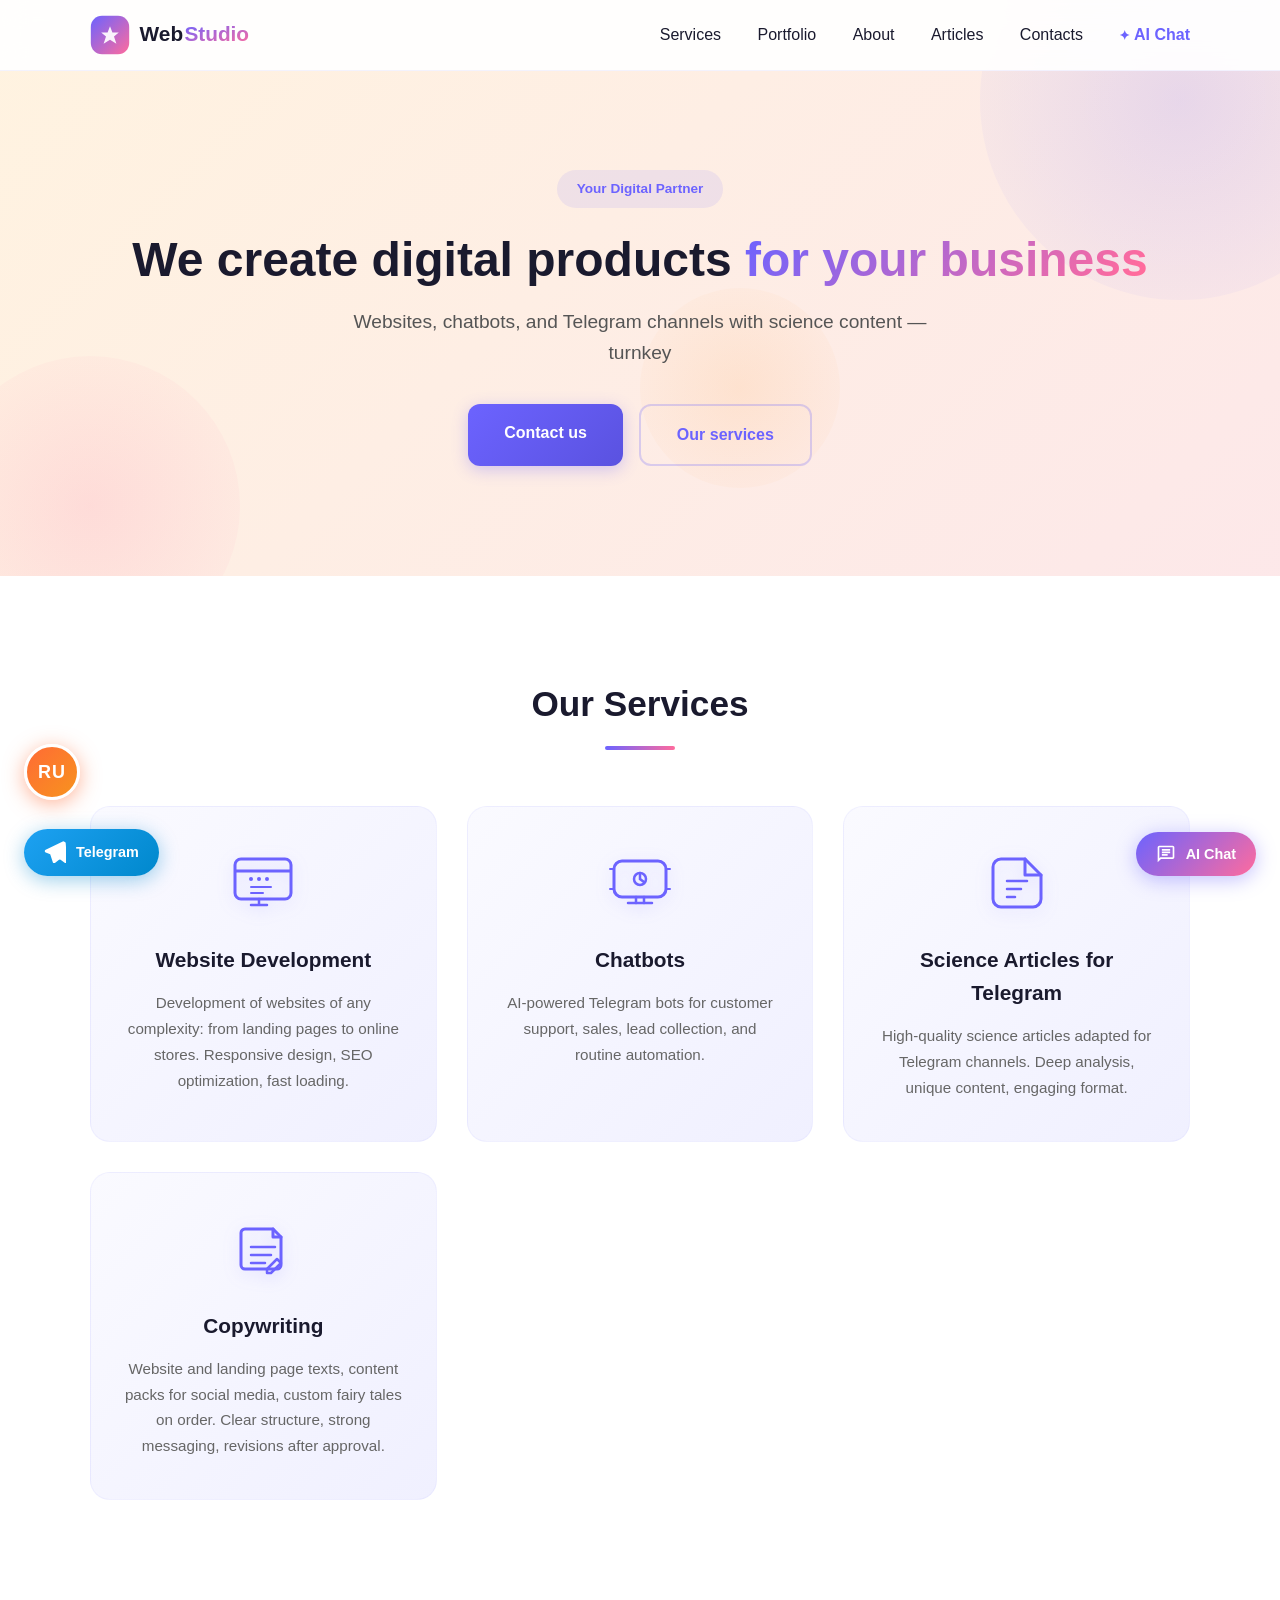
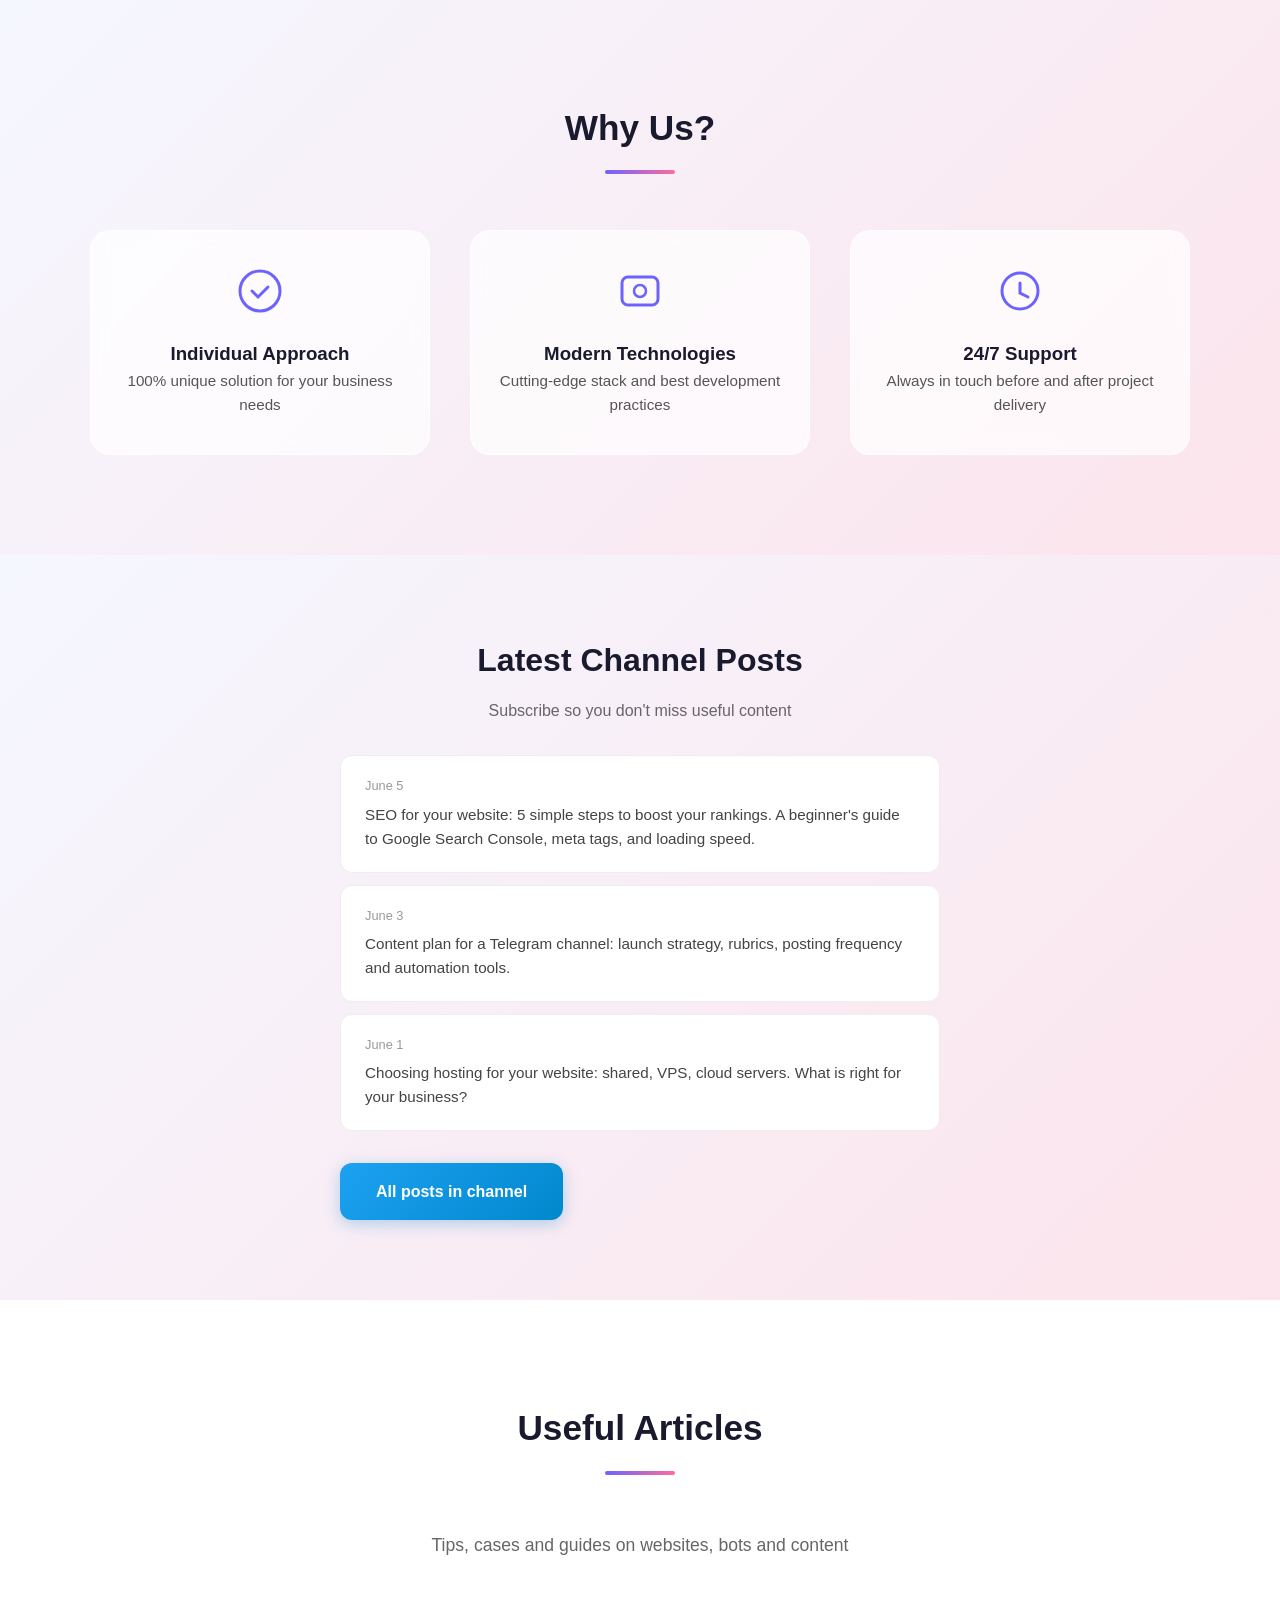
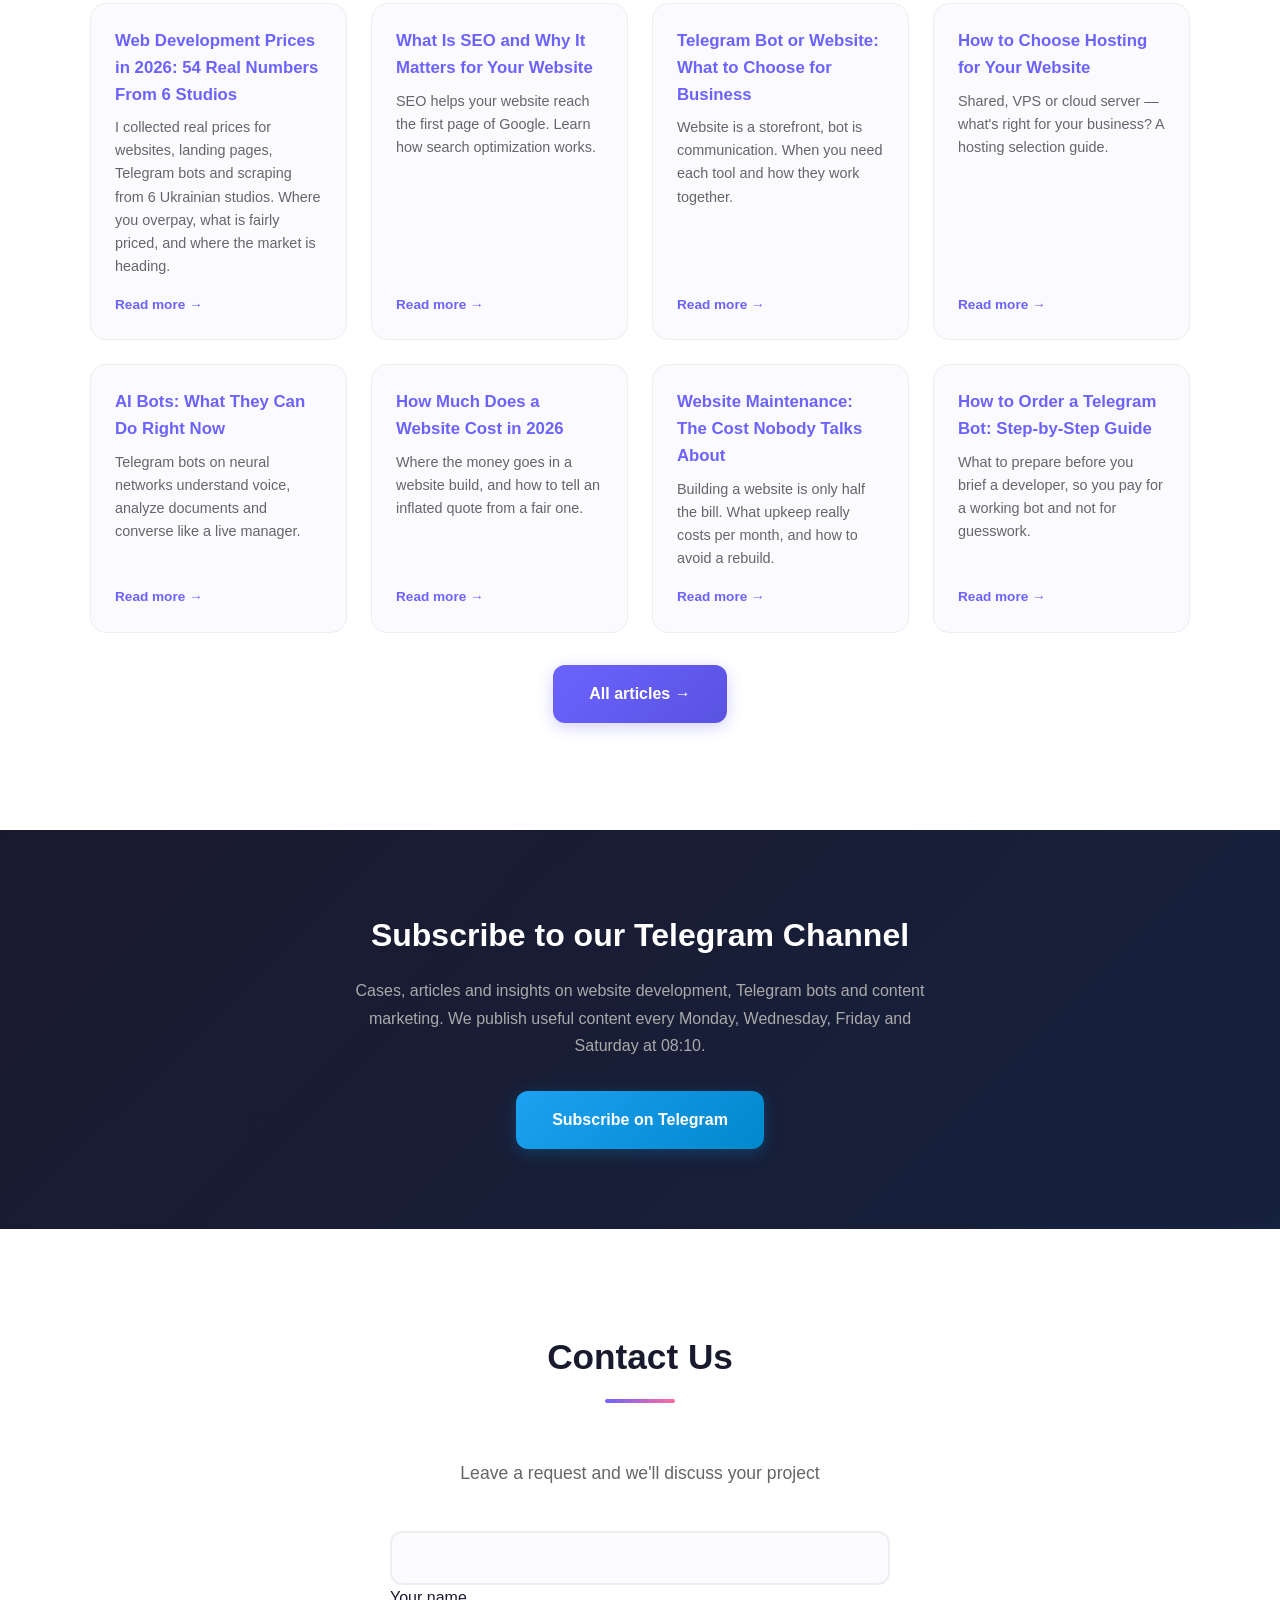
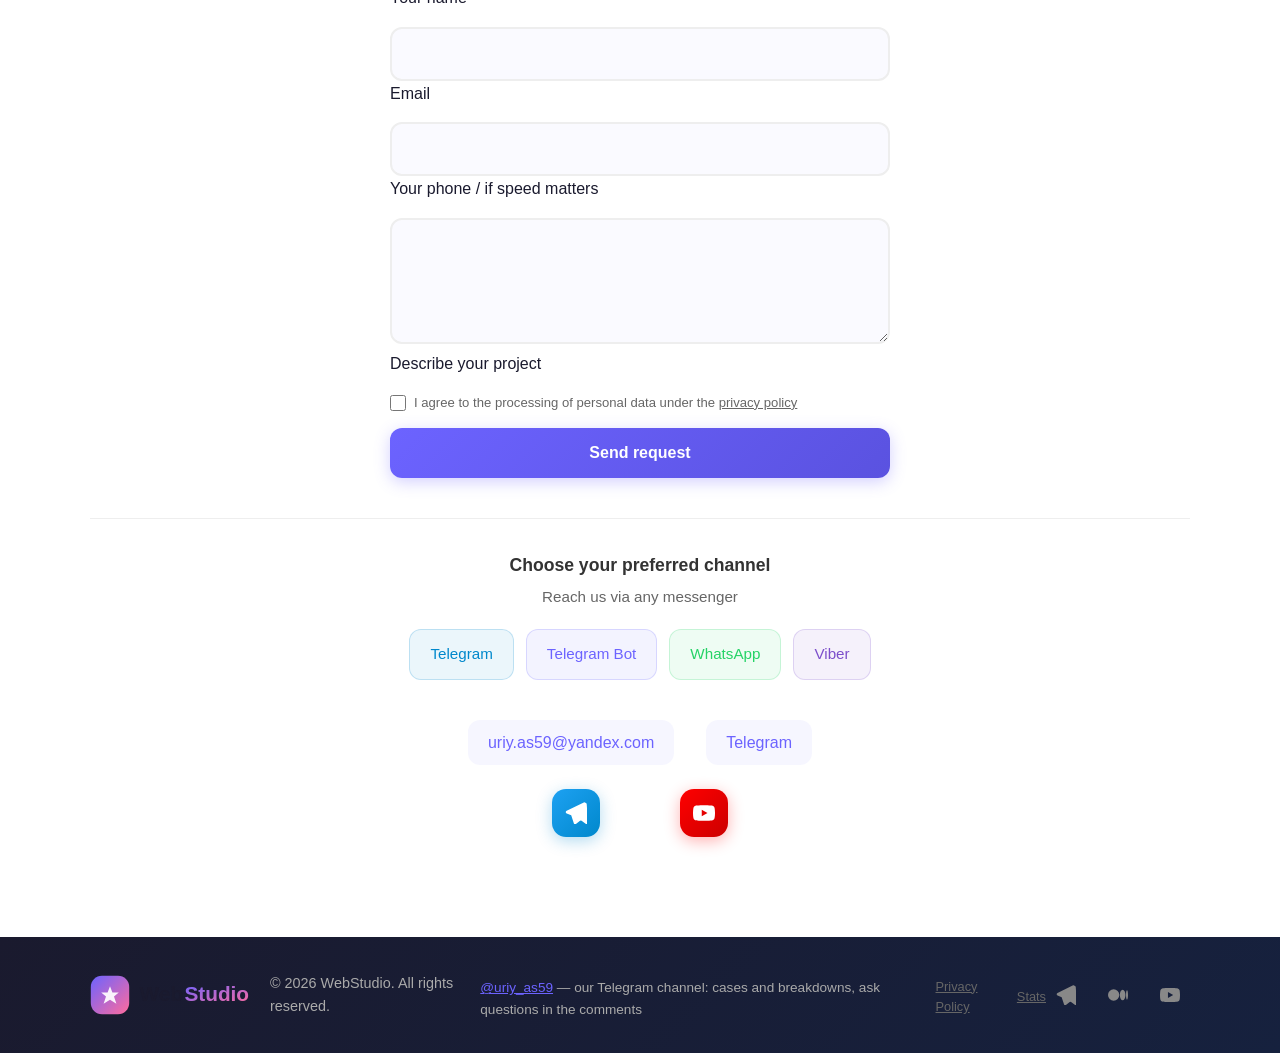
==== commit 7216826c: "Add copywriting service pages (RU/EN) and site links" ====
--- a/en/index.html
+++ b/en/index.html
@@ -1,18 +1,19 @@
 <!DOCTYPE html>
 <html lang="en">
-<head>
+<head>
 <meta name="msvalidate.01" content="3F08F5DD680BAFFFB1B05BBD87782B38" />
     <meta charset="UTF-8">
     <meta name="referrer" content="strict-origin-when-cross-origin">
     <meta http-equiv="Content-Security-Policy" content="default-src 'self'; base-uri 'self'; object-src 'none'; script-src 'self' 'unsafe-inline' https://www.googletagmanager.com https://static.cloudflareinsights.com https://mc.yandex.ru https://mc.yandex.com; style-src 'self' 'unsafe-inline' https://fonts.googleapis.com; img-src 'self' data: https:; font-src https://fonts.gstatic.com; connect-src 'self' https://astap.pythonanywhere.com https://stats.g.doubleclick.net https://mc.yandex.ru https://www.googletagmanager.com https://*.google-analytics.com https://mc.yandex.com; form-action 'self' https://astap.pythonanywhere.com; frame-src 'self' https://mc.yandex.ru">
     <meta name="viewport" content="width=device-width, initial-scale=1.0">
+    <link rel="preload" as="image" href="/images/logo.svg" fetchpriority="high">
     <link rel="icon" type="image/svg+xml" href="/images/logo.svg">
 <link rel="icon" href="/favicon.ico" sizes="any">
 <link rel="apple-touch-icon" href="/apple-touch-icon.png">
     <meta name="google-site-verification" content="pRRq1N_IE_7tX4UUB0-GJKJBhBA2g6bDiuJXGV3HNm4" />
     <meta name="google-site-verification" content="hU5JICV7gFg7as_jo2Dx-kWEUamlp_4iRQZKT-V5RPA" />
-    <title>WebStudio: Website Development & Telegram Bots — from $250</title>
-    <meta name="description" content="Website development, landing pages and Telegram bots built to order: from $250, 3-day minimum, free audit and a dedicated manager. Working worldwide.">
+    <title>WebStudio: Websites from $250 & Telegram Bots — Kharkiv</title>
+    <meta name="description" content="Web development studio in Kharkiv: websites from $250 in 3-14 days, Telegram bots from $130, SEO from $70/month. 24 blog articles, portfolio, live project stats.">
     <meta property="og:title" content="WebStudio — website development, chatbots and Telegram channels">
     <meta property="og:description" content="Website development, chatbots and scientific articles for Telegram turnkey.">
     <meta property="og:type" content="website">
@@ -40,9 +41,9 @@
     <link rel="preconnect" href="https://www.googletagmanager.com">
     <script async src="https://www.googletagmanager.com/gtag/js?id=G-MY48PMFD5M"></script>
     <script>window.dataLayer=window.dataLayer||[];function gtag(){dataLayer.push(arguments)}gtag('js',new Date());gtag('config','G-MY48PMFD5M')</script>
-    <link rel="stylesheet" href="/css/style.css?v=p1-20261026">
+    <link rel="stylesheet" href="/css/style.css?v=p2-20261106">
     <link rel="preconnect" href="https://fonts.googleapis.com">
-    <link href="https://fonts.googleapis.com/css2?family=Inter:wght@400;500;600;700;800;900&display=swap" rel="stylesheet">
+    <link href="https://fonts.googleapis.com/css2?family=Inter:wght@400;500;600;700;800&display=swap" rel="stylesheet">
     <script type="application/ld+json">
     {
         "@context": "https://schema.org",
@@ -166,6 +167,19 @@
                     <p data-i18n="service-articles-desc">High-quality science articles adapted for Telegram channels. Deep analysis, unique content, engaging format.</p>
                 </div>
 
+                <div class="service-card reveal">
+                    <div class="service-card__icon">
+                        <svg width="64" height="64" viewBox="0 0 64 64" fill="none">
+                            <path d="M14 12h28l8 8v28c0 2.2-1.8 4-4 4H14c-2.2 0-4-1.8-4-4V16c0-2.2 1.8-4 4-4z" stroke="#6c63ff" stroke-width="3" fill="none"/>
+                            <path d="M42 12v8h8" stroke="#6c63ff" stroke-width="3" stroke-linecap="round" stroke-linejoin="round"/>
+                            <path d="M20 30h24M20 38h20M20 46h14" stroke="#6c63ff" stroke-width="2.5" stroke-linecap="round"/>
+                            <path d="M46 42l4 4-10 10h-4v-4l10-10z" stroke="#6c63ff" stroke-width="2.5" stroke-linecap="round" stroke-linejoin="round"/>
+                        </svg>
+                    </div>
+                    <h3 data-i18n="service-copywriting">Copywriting</h3>
+                    <p data-i18n="service-copywriting-desc">Website and landing page texts, content packs for social media, custom fairy tales on order. Clear structure, strong messaging, revisions after approval.</p>
+                </div>
+
             </div>
         </div>
     </section>
--- a/css/style.css
+++ b/css/style.css
@@ -1438,3 +1438,15 @@
   .svc-cta { padding: 40px 0; }
   .svc-cta__row { grid-template-columns: 1fr; }
 }
+
+/* --- блок метрик + блок доверия (общий для главной, услуг, портфолио) --- */
+.metrics { display:grid; grid-template-columns:repeat(auto-fit,minmax(150px,1fr)); gap:1rem; margin:2.5rem 0 3rem; }
+.metric { background:var(--card-bg,#f8f9fa); border:1px solid var(--border,#e5e7eb); border-radius:14px; padding:1.25rem; text-align:center; }
+.metric b { display:block; font-size:1.9rem; line-height:1.1; color:var(--accent,#2563eb); }
+.metric span { display:block; margin-top:.4rem; font-size:.85rem; color:var(--muted,#6b7280); }
+.trust { margin:3rem 0; padding:2rem; background:var(--card-bg,#f8f9fa); border:1px solid var(--border,#e5e7eb); border-radius:16px; }
+.trust h2 { margin:0 0 1.25rem; font-size:1.35rem; }
+.trust-grid { display:grid; grid-template-columns:repeat(auto-fit,minmax(250px,1fr)); gap:1.5rem; }
+.trust-item h3 { margin:0 0 .5rem; font-size:1.02rem; color:var(--accent,#2563eb); }
+.trust-item p { margin:0; font-size:.93rem; color:var(--muted,#6b7280); line-height:1.65; }
+@media (max-width:600px){ .metrics{grid-template-columns:repeat(2,1fr);} .trust{padding:1.25rem;} }
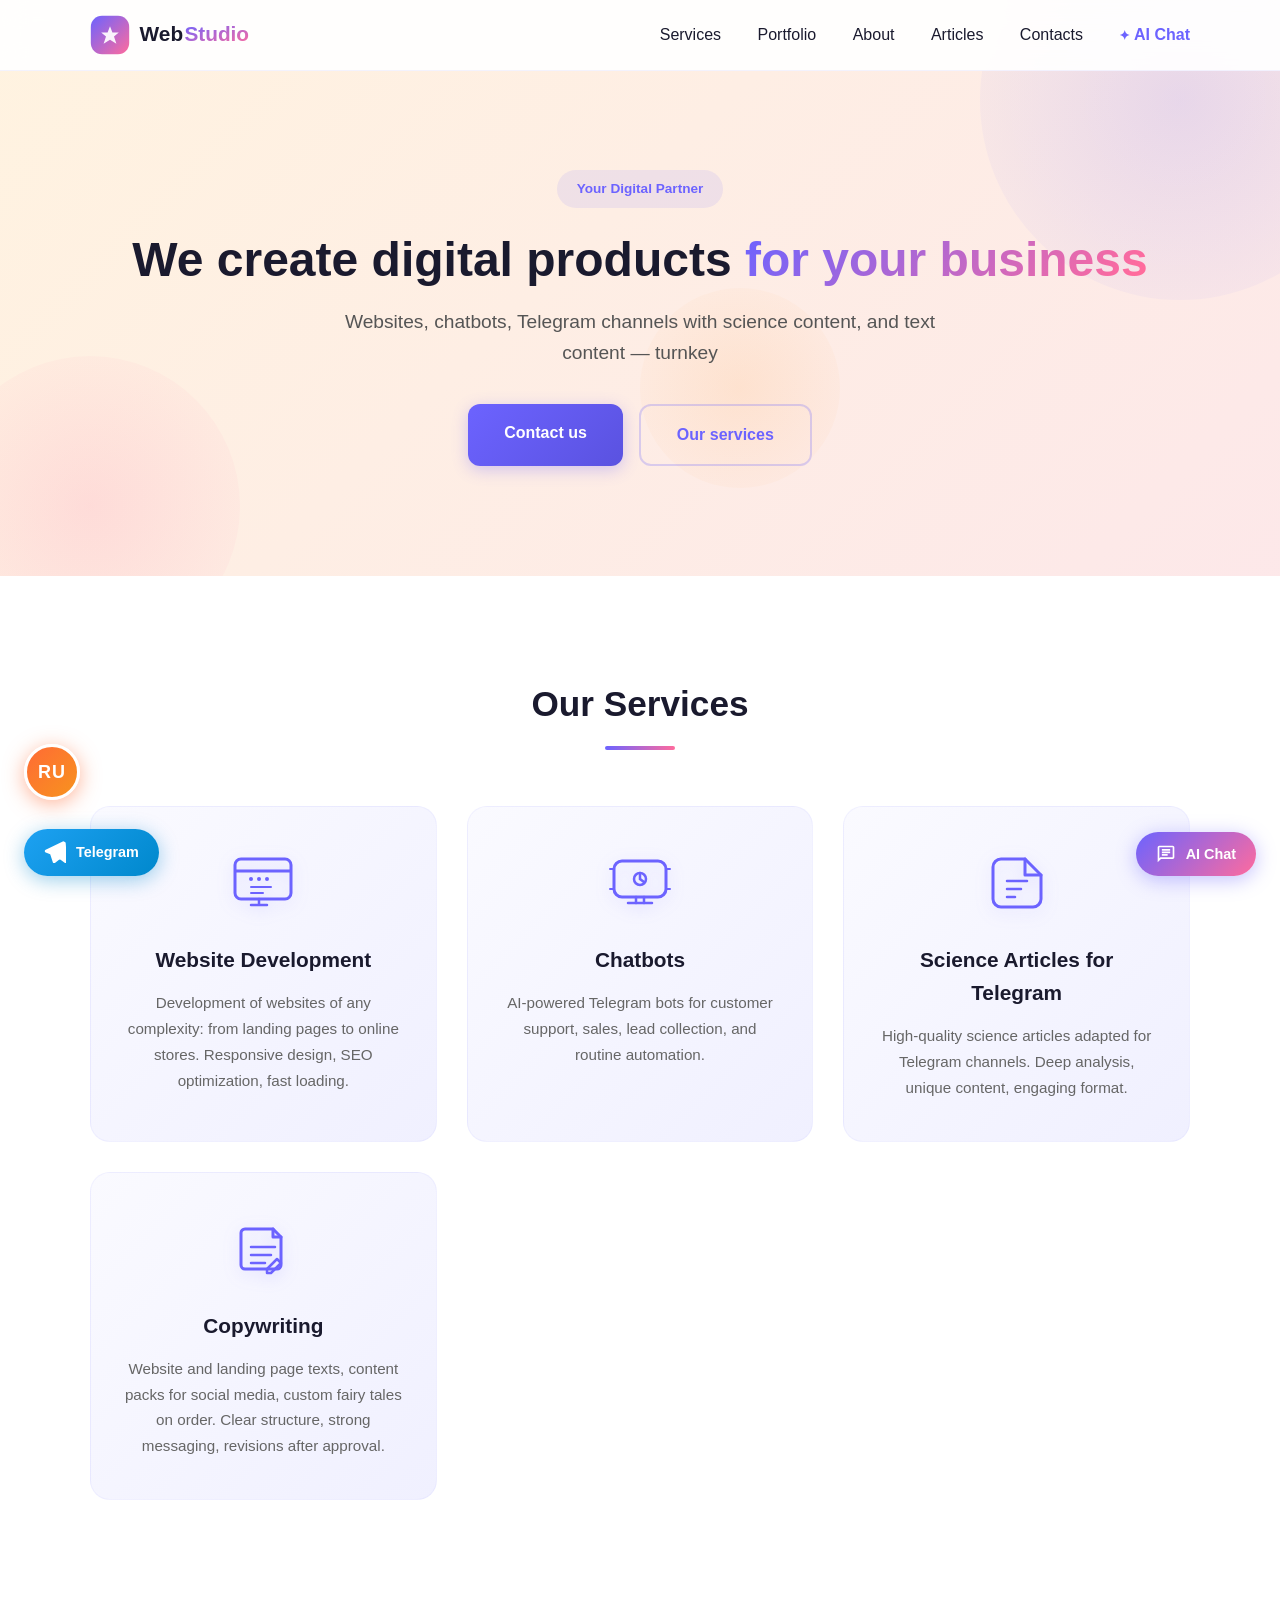
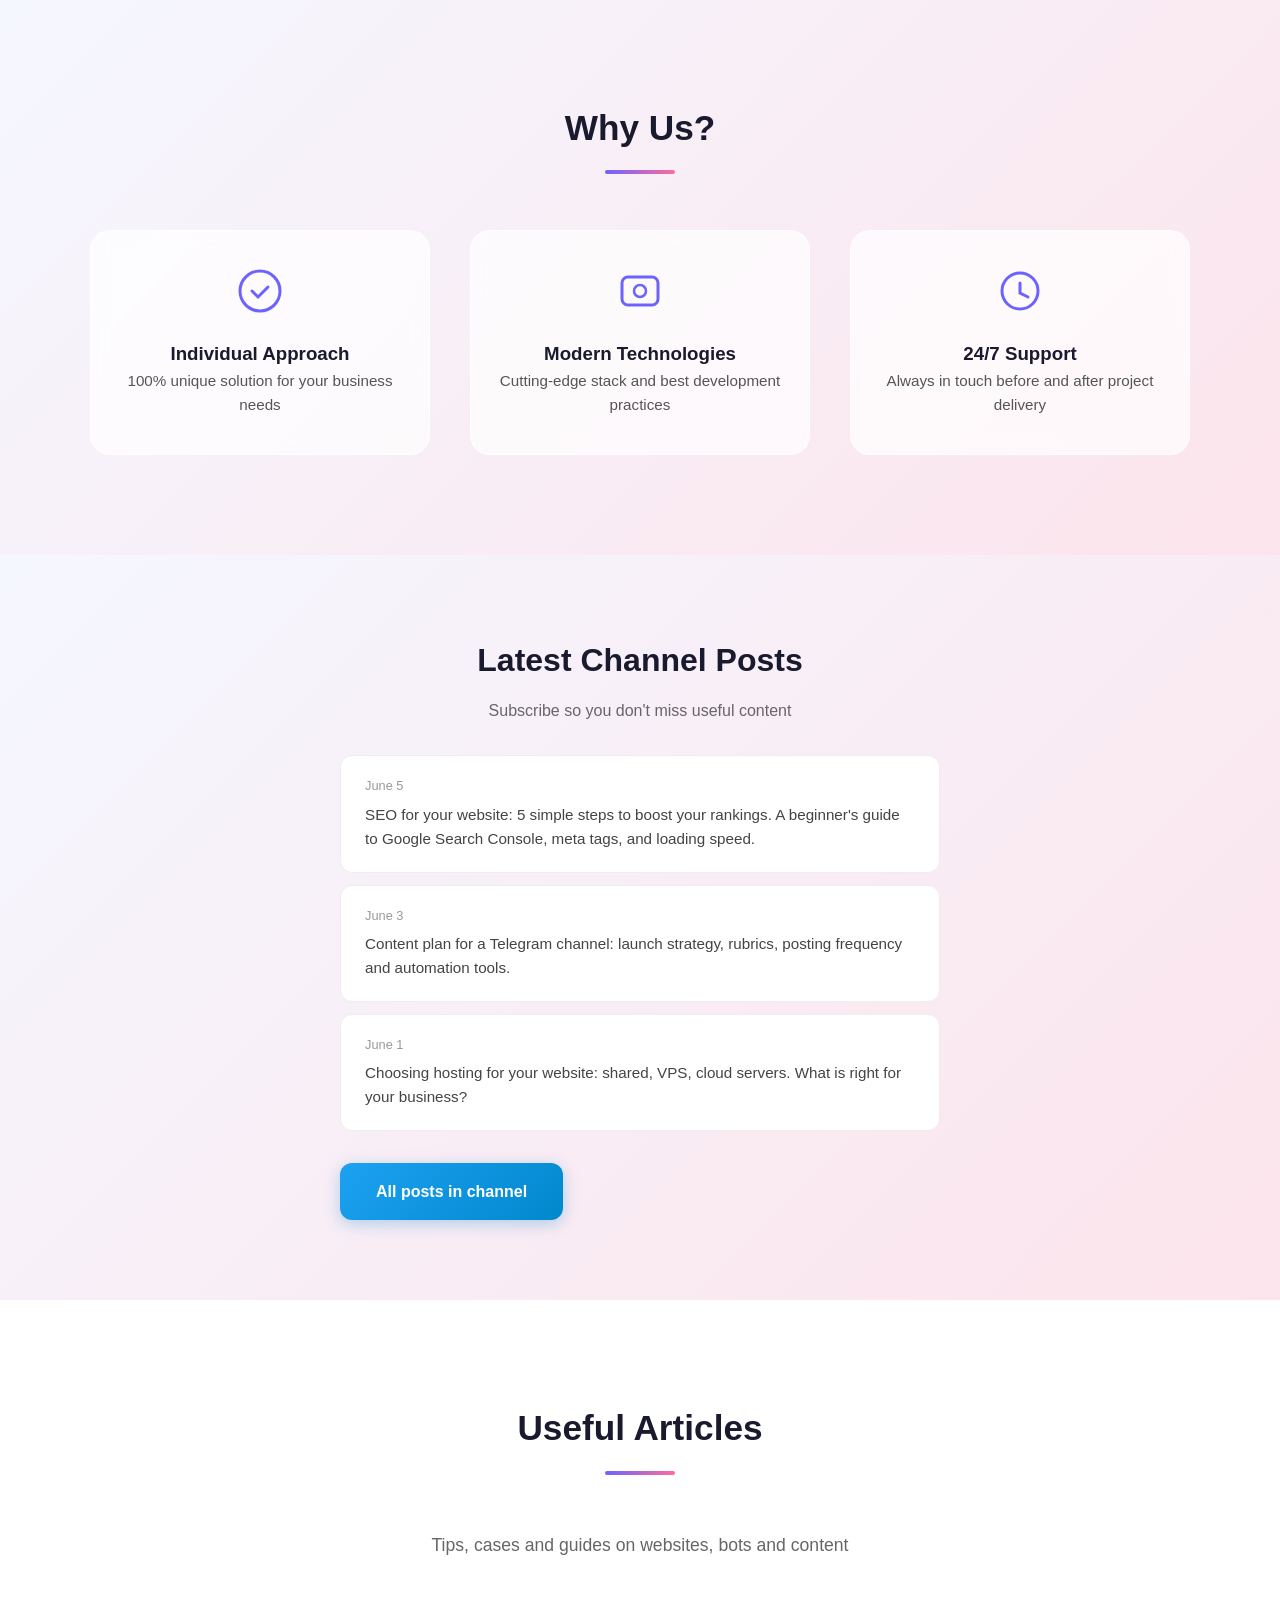
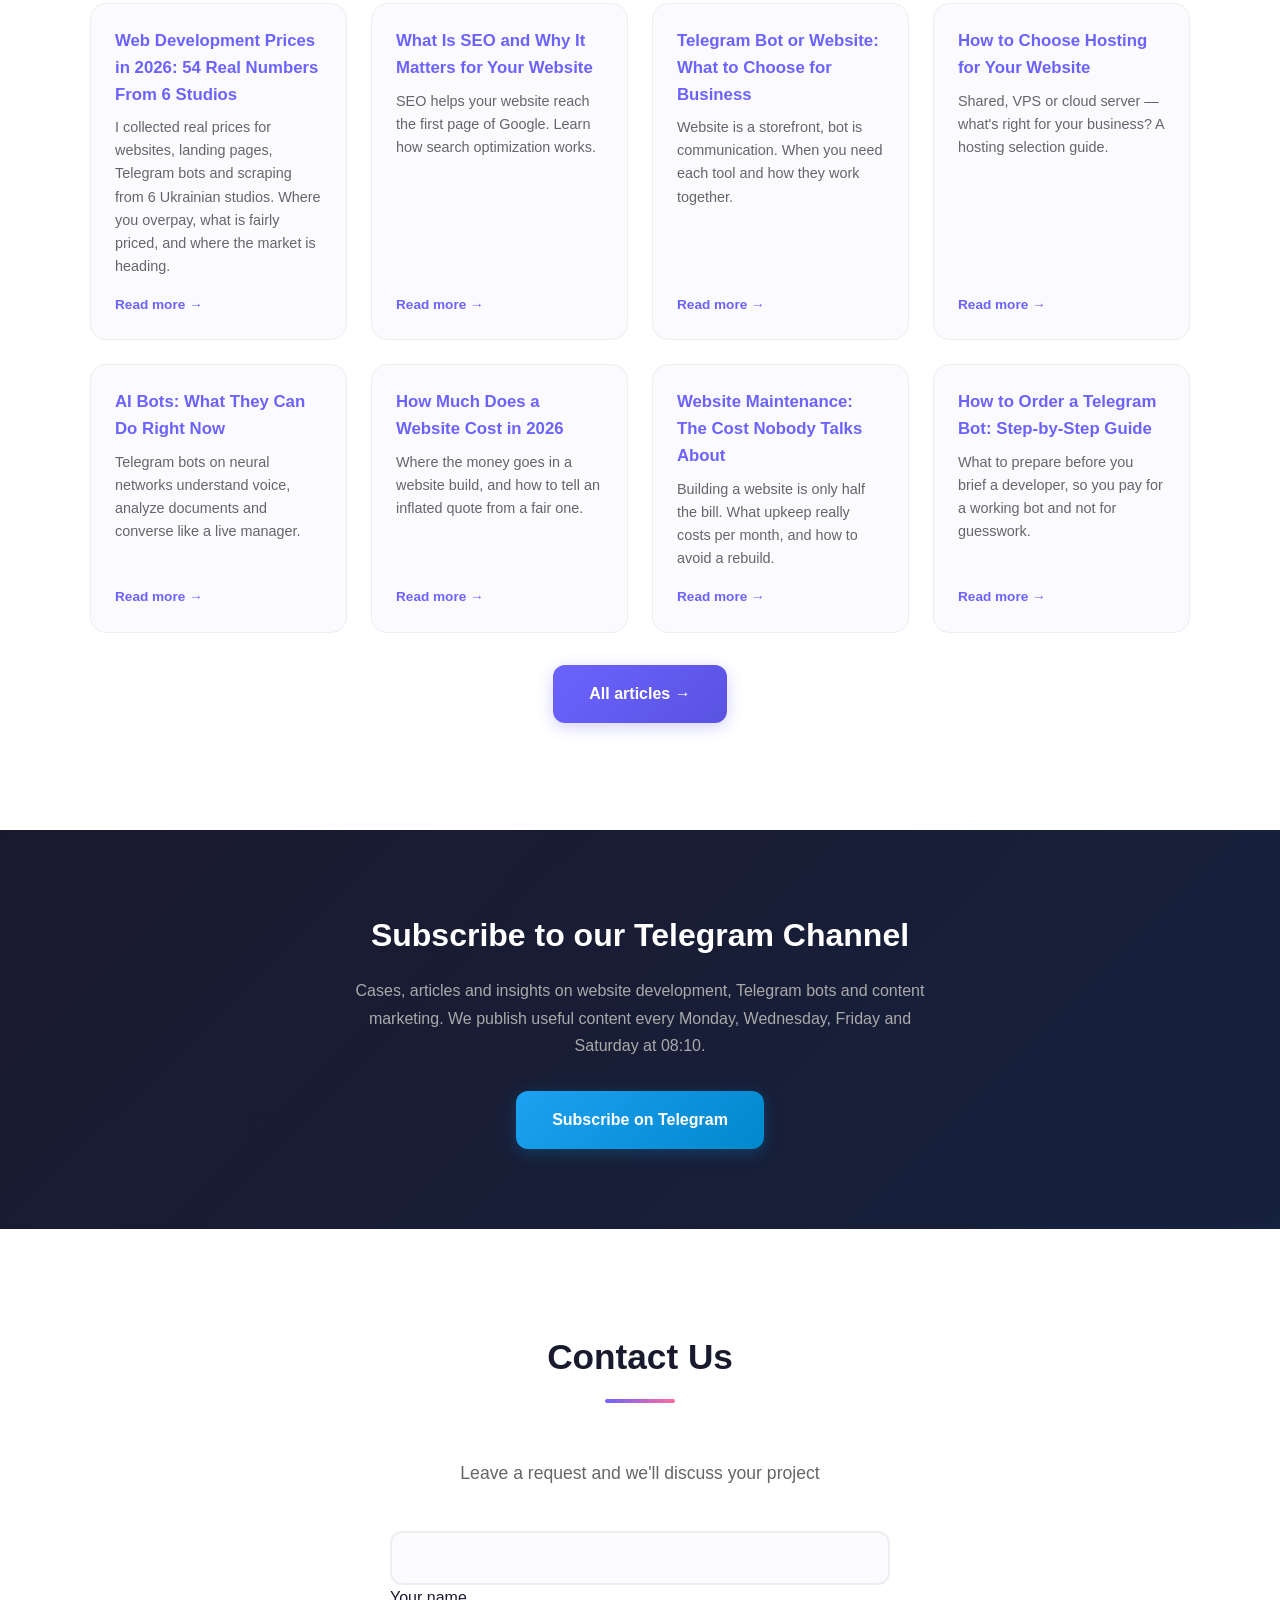
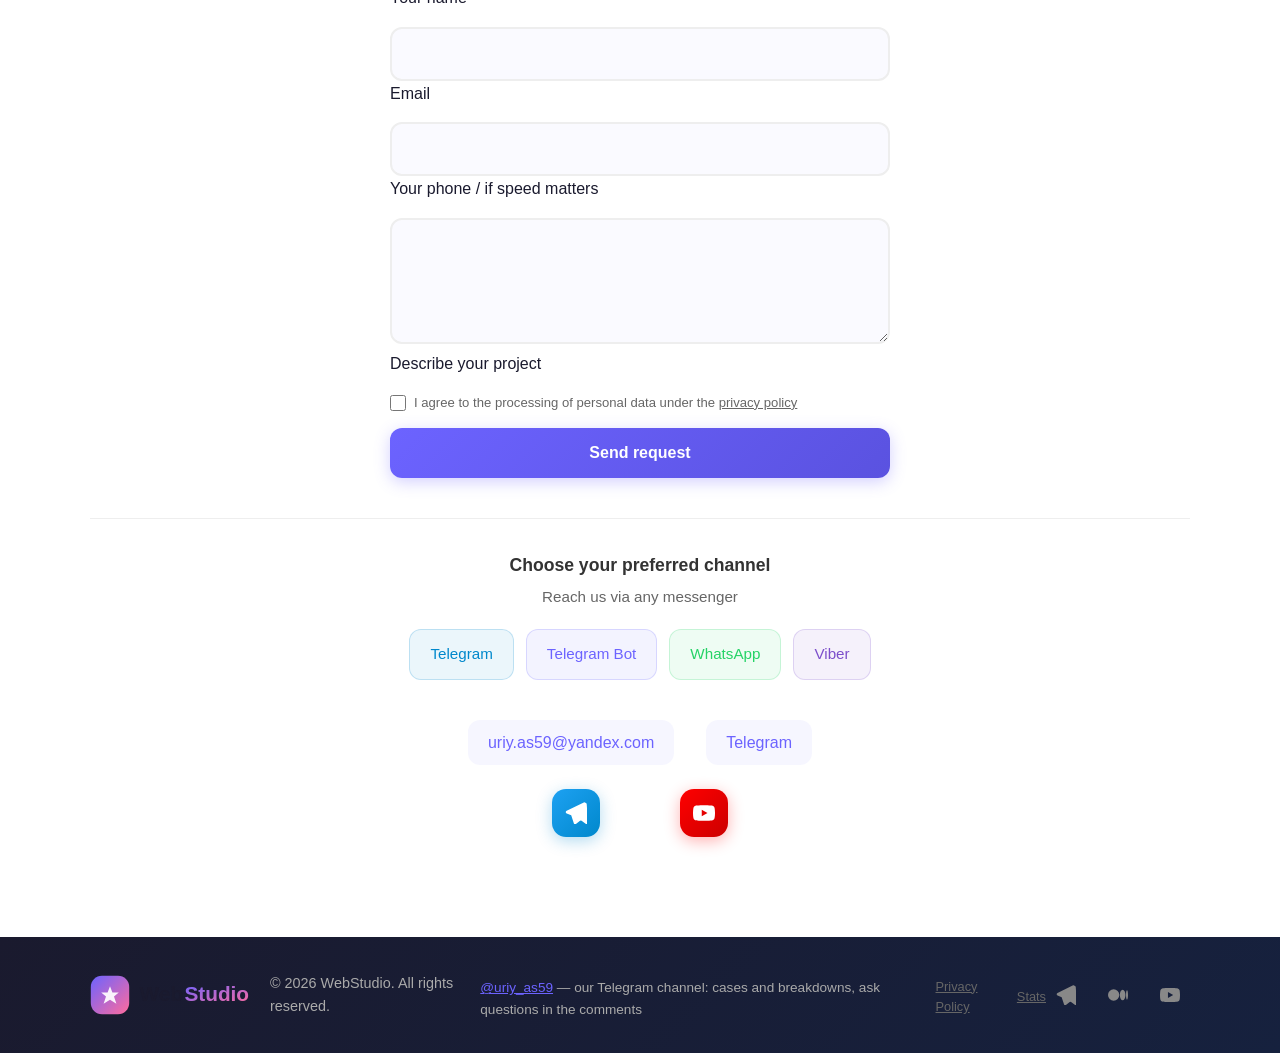
==== commit 9c172345: "Update hero subtitle to include text content" ====
--- a/en/index.html
+++ b/en/index.html
@@ -1,460 +1,460 @@
-<!DOCTYPE html>
-<html lang="en">
-<head>
-<meta name="msvalidate.01" content="3F08F5DD680BAFFFB1B05BBD87782B38" />
-    <meta charset="UTF-8">
-    <meta name="referrer" content="strict-origin-when-cross-origin">
-    <meta http-equiv="Content-Security-Policy" content="default-src 'self'; base-uri 'self'; object-src 'none'; script-src 'self' 'unsafe-inline' https://www.googletagmanager.com https://static.cloudflareinsights.com https://mc.yandex.ru https://mc.yandex.com; style-src 'self' 'unsafe-inline' https://fonts.googleapis.com; img-src 'self' data: https:; font-src https://fonts.gstatic.com; connect-src 'self' https://astap.pythonanywhere.com https://stats.g.doubleclick.net https://mc.yandex.ru https://www.googletagmanager.com https://*.google-analytics.com https://mc.yandex.com; form-action 'self' https://astap.pythonanywhere.com; frame-src 'self' https://mc.yandex.ru">
-    <meta name="viewport" content="width=device-width, initial-scale=1.0">
-    <link rel="preload" as="image" href="/images/logo.svg" fetchpriority="high">
-    <link rel="icon" type="image/svg+xml" href="/images/logo.svg">
-<link rel="icon" href="/favicon.ico" sizes="any">
-<link rel="apple-touch-icon" href="/apple-touch-icon.png">
-    <meta name="google-site-verification" content="pRRq1N_IE_7tX4UUB0-GJKJBhBA2g6bDiuJXGV3HNm4" />
-    <meta name="google-site-verification" content="hU5JICV7gFg7as_jo2Dx-kWEUamlp_4iRQZKT-V5RPA" />
-    <title>WebStudio: Websites from $250 & Telegram Bots — Kharkiv</title>
-    <meta name="description" content="Web development studio in Kharkiv: websites from $250 in 3-14 days, Telegram bots from $130, SEO from $70/month. 24 blog articles, portfolio, live project stats.">
-    <meta property="og:title" content="WebStudio — website development, chatbots and Telegram channels">
-    <meta property="og:description" content="Website development, chatbots and scientific articles for Telegram turnkey.">
-    <meta property="og:type" content="website">
-    <meta property="og:url" content="https://uriy-as.org/en/">
-    <meta property="og:image" content="https://uriy-as.org/og-image.png">
-    <meta property="og:image:width" content="1200">
-    <meta property="og:image:height" content="630">
-    <meta property="og:locale" content="en_US">
-    <meta property="og:site_name" content="WebStudio">
-    <meta name="twitter:card" content="summary_large_image">
-    <meta name="twitter:title" content="WebStudio — website development, chatbots and Telegram channels">
-    <meta name="twitter:description" content="Website development, chatbots and scientific articles for Telegram turnkey.">
-    <meta name="twitter:image" content="https://uriy-as.org/og-image.png">
-    <meta name="keywords" content="website development, chatbot development, Telegram channels, web studio, SEO promotion, scientific articles">
-    <meta name="yandex-verification" content="0eee904a7444985b">
-    <link rel="canonical" href="https://uriy-as.org/en/">
-    <link rel="alternate" hreflang="x-default" href="https://uriy-as.org/en/">
-    <link rel="alternate" hreflang="ru" href="https://uriy-as.org/">
-    <link rel="alternate" hreflang="en" href="https://uriy-as.org/en/">
-    <link rel="dns-prefetch" href="https://Astap.pythonanywhere.com">
-    <link rel="preconnect" href="https://Astap.pythonanywhere.com" crossorigin>
-    <link rel="dns-prefetch" href="https://mc.yandex.ru">
-    <link rel="preconnect" href="https://mc.yandex.ru" crossorigin>
-    <link rel="dns-prefetch" href="https://www.googletagmanager.com">
-    <link rel="preconnect" href="https://www.googletagmanager.com">
-    <script async src="https://www.googletagmanager.com/gtag/js?id=G-MY48PMFD5M"></script>
-    <script>window.dataLayer=window.dataLayer||[];function gtag(){dataLayer.push(arguments)}gtag('js',new Date());gtag('config','G-MY48PMFD5M')</script>
-    <link rel="stylesheet" href="/css/style.css?v=p2-20261106">
-    <link rel="preconnect" href="https://fonts.googleapis.com">
-    <link href="https://fonts.googleapis.com/css2?family=Inter:wght@400;500;600;700;800&display=swap" rel="stylesheet">
-    <script type="application/ld+json">
-    {
-        "@context": "https://schema.org",
-        "@type": "Organization",
-        "name": "WebStudio",
-        "url": "https://uriy-as.org",
-        "logo": "https://uriy-as.org/images/logo.svg",
-        "email": "uriy.as59@yandex.com",
-        "telephone": "+380956957495",
-        "description": "Website development, chatbots and Telegram channels",
-        "contactPoint": {
-            "@type": "ContactPoint",
-            "telephone": "+380956957495",
-            "contactType": "customer service",
-            "availableLanguage": ["Russian", "English"]
-        },
-        "founder": { "@type": "Person", "name": "Uriy AS" },
-        "sameAs": [
-            "https://t.me/uriy_as59",
-            "https://youtube.com/@%D0%AE%D1%81%D1%82%D0%B0%D1%81-%D0%B34%D1%8B",
-            "https://medium.com/@uriy.as59"
-        ]
-    }
-    </script>
-    <script type="application/ld+json">
-    {"@context": "https://schema.org", "@type": "LocalBusiness", "name": "WebStudio", "url": "https://uriy-as.org", "logo": "https://uriy-as.org/images/logo.svg", "image": "https://uriy-as.org/og-image.png", "telephone": "+380956957495", "email": "uriy.as59@yandex.com", "description": "Website development, chatbots and Telegram channels. Prices from $250, timelines from 3 days.", "address": {"@type": "PostalAddress", "addressLocality": "Kharkiv", "addressRegion": "Kharkiv Oblast", "addressCountry": "UA"}, "geo": {"@type": "GeoCoordinates", "latitude": 49.9935, "longitude": 36.2304}, "openingHoursSpecification": {"@type": "OpeningHoursSpecification", "dayOfWeek": ["Monday", "Tuesday", "Wednesday", "Thursday", "Friday", "Saturday"], "opens": "08:00", "closes": "18:00"}, "priceRange": "$250-$1500", "areaServed": {"@type": "Country", "name": "Ukraine"}, "sameAs": ["https://t.me/uriy_as59", "https://dev.to/astap"]}
-    </script>
-<script type="application/ld+json">{"@context": "https://schema.org", "@type": "BreadcrumbList", "itemListElement": [{"@type": "ListItem", "position": 1, "name": "Главная", "item": "https://uriy-as.org/"}, {"@type": "ListItem", "position": 2, "name": "English", "item": "https://uriy-as.org/en/"}]}</script>
-</head>
-<body>
-
-    <!-- Header -->
-    <header class="header" id="header">
-        <div class="container">
-            <div class="header__inner">
-                <a href="/" class="logo"><img src="/images/logo.svg" alt="WebStudio" class="logo__img"></a>
-                <nav class="nav" id="nav">
-                    <a href="/en/services.html" data-i18n="nav-services">Services</a>
-                    <a href="/en/portfolio.html" data-i18n="nav-portfolio" data-en="Portfolio">Portfolio</a>
-                    <a href="#about" data-i18n="nav-about">About</a>
-                    <a href="/en/articles.html" data-i18n="nav-articles">Articles</a>
-                    <a href="#contact" data-i18n="nav-contacts">Contacts</a>
-                    <a href="#" class="nav__bot" data-i18n="nav-chat" onclick="event.preventDefault();document.getElementById('chatBtn').click();this.blur();return false;">AI Chat</a>
-                </nav>
-                <button class="burger" id="burger" aria-label="Menu">
-                    <span></span><span></span><span></span>
-                </button>
-            </div>
-        </div>
-    </header>
-
-    <!-- Hero -->
-    <section class="hero">
-        <div class="hero__bg">
-            <div class="hero__shape hero__shape--1"></div>
-            <div class="hero__shape hero__shape--2"></div>
-            <div class="hero__shape hero__shape--3"></div>
-        </div>
-        <div class="container">
-            <div class="hero__content">
-                <div class="hero__badge" data-i18n="hero-badge">Your Digital Partner</div>
-                <h1 class="reveal" data-i18n="hero-title">We create digital products <span class="gradient-text">for your business</span></h1>
-                <p class="reveal" data-i18n="hero-subtitle">Websites, chatbots, and Telegram channels with science content — turnkey</p>
-                <div class="hero__cta reveal">
-                    <a href="#contact" class="btn btn--primary" data-i18n="hero-btn-contact">Contact us</a>
-                    <a href="#services" class="btn btn--outline" data-i18n="hero-btn-services">Our services</a>
-                </div>
-            </div>
-        </div>
-    </section>
-
-    <!-- Services -->
-    <section class="services section" id="services">
-        <div class="container">
-            <h2 class="section__title reveal" data-i18n="section-services">Our Services</h2>
-            <div class="services__grid">
-
-                <div class="service-card reveal">
-                    <div class="service-card__icon">
-                        <svg width="64" height="64" viewBox="0 0 64 64" fill="none">
-                            <rect x="4" y="8" width="56" height="40" rx="6" stroke="#6c63ff" stroke-width="3" fill="none"/>
-                            <line x1="4" y1="20" x2="60" y2="20" stroke="#6c63ff" stroke-width="3"/>
-                            <circle cx="20" cy="28" r="2" fill="#6c63ff"/>
-                            <circle cx="28" cy="28" r="2" fill="#6c63ff"/>
-                            <circle cx="36" cy="28" r="2" fill="#6c63ff"/>
-                            <line x1="20" y1="36" x2="40" y2="36" stroke="#6c63ff" stroke-width="2" stroke-linecap="round"/>
-                            <line x1="20" y1="42" x2="32" y2="42" stroke="#6c63ff" stroke-width="2" stroke-linecap="round"/>
-                            <path d="M28 48v6M20 54h16" stroke="#6c63ff" stroke-width="2.5" stroke-linecap="round"/>
-                        </svg>
-                    </div>
-                    <h3 data-i18n="service-site">Website Development</h3>
-                    <p data-i18n="service-site-desc">Development of websites of any complexity: from landing pages to online stores. Responsive design, SEO optimization, fast loading.</p>
-                </div>
-
-                <div class="service-card reveal">
-                    <div class="service-card__icon">
-                        <svg width="64" height="64" viewBox="0 0 64 64" fill="none">
-                            <rect x="6" y="10" width="52" height="36" rx="8" stroke="#6c63ff" stroke-width="3" fill="none"/>
-                            <circle cx="32" cy="28" r="6" stroke="#6c63ff" stroke-width="2.5" fill="none"/>
-                            <path d="M32 22v6l4 3" stroke="#6c63ff" stroke-width="2.5" stroke-linecap="round"/>
-                            <path d="M20 52h24" stroke="#6c63ff" stroke-width="2.5" stroke-linecap="round"/>
-                            <path d="M28 46v6M36 46v6" stroke="#6c63ff" stroke-width="2.5" stroke-linecap="round"/>
-                            <path d="M6 18H2M58 18h4M6 38H2M58 38h4" stroke="#6c63ff" stroke-width="2" stroke-linecap="round"/>
-                        </svg>
-                    </div>
-                    <h3 data-i18n="service-bot">Chatbots</h3>
-                    <p data-i18n="service-bot-desc">AI-powered Telegram bots for customer support, sales, lead collection, and routine automation.</p>
-                </div>
-
-                <div class="service-card reveal">
-                    <div class="service-card__icon">
-                        <svg width="64" height="64" viewBox="0 0 64 64" fill="none">
-                            <path d="M8 16c0-4.4 3.6-8 8-8h24l16 16v24c0 4.4-3.6 8-8 8H16c-4.4 0-8-3.6-8-8V16z" stroke="#6c63ff" stroke-width="3" fill="none"/>
-                            <path d="M40 8v16h16" stroke="#6c63ff" stroke-width="3" stroke-linecap="round" stroke-linejoin="round"/>
-                            <line x1="22" y1="30" x2="42" y2="30" stroke="#6c63ff" stroke-width="2.5" stroke-linecap="round"/>
-                            <line x1="22" y1="38" x2="36" y2="38" stroke="#6c63ff" stroke-width="2.5" stroke-linecap="round"/>
-                            <line x1="22" y1="46" x2="30" y2="46" stroke="#6c63ff" stroke-width="2.5" stroke-linecap="round"/>
-                        </svg>
-                    </div>
-                    <h3 data-i18n="service-articles">Science Articles for Telegram</h3>
-                    <p data-i18n="service-articles-desc">High-quality science articles adapted for Telegram channels. Deep analysis, unique content, engaging format.</p>
-                </div>
-
-                <div class="service-card reveal">
-                    <div class="service-card__icon">
-                        <svg width="64" height="64" viewBox="0 0 64 64" fill="none">
-                            <path d="M14 12h28l8 8v28c0 2.2-1.8 4-4 4H14c-2.2 0-4-1.8-4-4V16c0-2.2 1.8-4 4-4z" stroke="#6c63ff" stroke-width="3" fill="none"/>
-                            <path d="M42 12v8h8" stroke="#6c63ff" stroke-width="3" stroke-linecap="round" stroke-linejoin="round"/>
-                            <path d="M20 30h24M20 38h20M20 46h14" stroke="#6c63ff" stroke-width="2.5" stroke-linecap="round"/>
-                            <path d="M46 42l4 4-10 10h-4v-4l10-10z" stroke="#6c63ff" stroke-width="2.5" stroke-linecap="round" stroke-linejoin="round"/>
-                        </svg>
-                    </div>
-                    <h3 data-i18n="service-copywriting">Copywriting</h3>
-                    <p data-i18n="service-copywriting-desc">Website and landing page texts, content packs for social media, custom fairy tales on order. Clear structure, strong messaging, revisions after approval.</p>
-                </div>
-
-            </div>
-        </div>
-    </section>
-
-    <!-- About -->
-    <section class="about section" id="about">
-        <div class="container">
-            <h2 class="section__title reveal" data-i18n="section-about">Why Us?</h2>
-            <div class="about__grid">
-                <div class="about__item reveal">
-                    <div class="about__icon">
-                        <svg width="48" height="48" viewBox="0 0 48 48" fill="none">
-                            <circle cx="24" cy="24" r="20" stroke="url(#g1)" stroke-width="3" fill="none"/>
-                            <path d="M16 24l6 6 10-10" stroke="url(#g1)" stroke-width="3" stroke-linecap="round"/>
-                            <defs><linearGradient id="g1" x1="4" y1="24" x2="44" y2="24"><stop stop-color="#6c63ff"/><stop offset="1" stop-color="#ff6b9d"/></linearGradient></defs>
-                        </svg>
-                    </div>
-                    <h3 data-i18n="about-individual">Individual Approach</h3>
-                    <p data-i18n="about-individual-desc">100% unique solution for your business needs</p>
-                </div>
-                <div class="about__item reveal">
-                    <div class="about__icon">
-                        <svg width="48" height="48" viewBox="0 0 48 48" fill="none">
-                            <rect x="6" y="10" width="36" height="28" rx="6" stroke="url(#g2)" stroke-width="3" fill="none"/>
-                            <circle cx="24" cy="24" r="6" stroke="url(#g2)" stroke-width="2.5" fill="none"/>
-                            <path d="M10 34h28" stroke="url(#g2)" stroke-width="2.5" stroke-linecap="round"/>
-                            <line x1="16" y1="10" x2="16" y2="4" stroke="url(#g2)" stroke-width="2.5" stroke-linecap="round"/>
-                            <line x1="32" y1="10" x2="32" y2="4" stroke="url(#g2)" stroke-width="2.5" stroke-linecap="round"/>
-                            <defs><linearGradient id="g2" x1="6" y1="10" x2="42" y2="38"><stop stop-color="#6c63ff"/><stop offset="1" stop-color="#ff6b9d"/></linearGradient></defs>
-                        </svg>
-                    </div>
-                    <h3 data-i18n="about-tech">Modern Technologies</h3>
-                    <p data-i18n="about-tech-desc">Cutting-edge stack and best development practices</p>
-                </div>
-                <div class="about__item reveal">
-                    <div class="about__icon">
-                        <svg width="48" height="48" viewBox="0 0 48 48" fill="none">
-                            <path d="M24 6c-9.9 0-18 8.1-18 18s8.1 18 18 18 18-8.1 18-18S33.9 6 24 6z" stroke="url(#g3)" stroke-width="3" fill="none"/>
-                            <path d="M24 16v10l8 4" stroke="url(#g3)" stroke-width="3" stroke-linecap="round"/>
-                            <defs><linearGradient id="g3" x1="6" y1="6" x2="42" y2="42"><stop stop-color="#6c63ff"/><stop offset="1" stop-color="#ff6b9d"/></linearGradient></defs>
-                        </svg>
-                    </div>
-                    <h3 data-i18n="about-support">24/7 Support</h3>
-                    <p data-i18n="about-support-desc">Always in touch before and after project delivery</p>
-                </div>
-            </div>
-        </div>
-    </section>
-
-    <!-- Telegram Widget -->
-    <section class="tg-widget section">
-        <div class="container">
-            <h2 class="reveal" data-i18n="tg-widget-title">Latest Channel Posts</h2>
-            <p class="reveal" data-i18n="tg-widget-subtitle">Subscribe so you don\'t miss useful content</p>
-            <div class="tg-widget__posts reveal">
-                <div class="tg-widget__post">
-                    <div class="tg-widget__date">June 5</div>
-                    <div class="tg-widget__text">SEO for your website: 5 simple steps to boost your rankings. A beginner's guide to Google Search Console, meta tags, and loading speed.</div>
-                </div>
-                <div class="tg-widget__post">
-                    <div class="tg-widget__date">June 3</div>
-                    <div class="tg-widget__text">Content plan for a Telegram channel: launch strategy, rubrics, posting frequency and automation tools.</div>
-                </div>
-                <div class="tg-widget__post">
-                    <div class="tg-widget__date">June 1</div>
-                    <div class="tg-widget__text">Choosing hosting for your website: shared, VPS, cloud servers. What is right for your business?</div>
-                </div>
-                <a href="https://t.me/uriy_as59" target="_blank" class="btn btn--tg" style="margin-top:20px;display:inline-flex;align-items:center;gap:10px;" data-i18n="tg-widget-all">All posts in channel<svg viewBox="0 0 24 24" fill="currentColor" width="20" height="20"><path d="M22.26.76a1.73 1.73 0 0 0-1.76-.35L1.84 9.58a1.66 1.66 0 0 0 .05 3.08l4.88 1.9 2.94 8.86a1.38 1.38 0 0 0 .9.87 1.32 1.32 0 0 0 1.2-.21l4.23-3.46a1.8 1.8 0 0 1 2.05-.12l4.85 3.52a1.35 1.35 0 0 0 1.45.12 1.38 1.38 0 0 0 .78-1.15L23.7 2.47a1.73 1.73 0 0 0-1.44-1.71z"/></svg>
-                    All posts in channel
-                </a>
-            </div>
-        </div>
-    </section>
-
-
-
-    <!-- Blog Articles -->
-    <section class="section">
-        <div class="container">
-            <h2 class="section__title reveal" data-i18n="blog-title">Useful Articles</h2>
-            <p class="contact__subtitle reveal" data-i18n="blog-subtitle">Tips, cases and guides on websites, bots and content</p>
-            <div class="blog-home__grid reveal">
-                <a href="/en/blog/competitor-prices-2026.html" class="blog-home__card">
-                    <h3>Web Development Prices in 2026: 54 Real Numbers From 6 Studios</h3>
-                    <p>I collected real prices for websites, landing pages, Telegram bots and scraping from 6 Ukrainian studios. Where you overpay, what is fairly priced, and where the market is heading.</p>
-                    <span class="blog-home__more">Read more →</span>
-                </a>
-                <a href="/en/blog/seo-optimization-guide.html" class="blog-home__card">
-                    <h3>What Is SEO and Why It Matters for Your Website</h3>
-                    <p>SEO helps your website reach the first page of Google. Learn how search optimization works.</p>
-                    <span class="blog-home__more">Read more →</span>
-                </a>
-                <a href="/en/blog/telegram-bot-vs-website.html" class="blog-home__card">
-                    <h3>Telegram Bot or Website: What to Choose for Business</h3>
-                    <p>Website is a storefront, bot is communication. When you need each tool and how they work together.</p>
-                    <span class="blog-home__more">Read more →</span>
-                </a>
-                <a href="/en/blog/how-to-choose-hosting.html" class="blog-home__card">
-                    <h3>How to Choose Hosting for Your Website</h3>
-                    <p>Shared, VPS or cloud server — what's right for your business? A hosting selection guide.</p>
-                    <span class="blog-home__more">Read more →</span>
-                </a>
-                <a href="/en/blog/ai-bots-capabilities.html" class="blog-home__card">
-                    <h3>AI Bots: What They Can Do Right Now</h3>
-                    <p>Telegram bots on neural networks understand voice, analyze documents and converse like a live manager.</p>
-                    <span class="blog-home__more">Read more →</span>
-                </a>
-                <a href="/en/blog/how-much-does-website-cost.html" class="blog-home__card">
-                    <h3>How Much Does a Website Cost in 2026</h3>
-                    <p>Where the money goes in a website build, and how to tell an inflated quote from a fair one.</p>
-                    <span class="blog-home__more">Read more →</span>
-                </a>
-                <a href="/en/blog/how-much-website-maintenance-cost.html" class="blog-home__card">
-                    <h3>Website Maintenance: The Cost Nobody Talks About</h3>
-                    <p>Building a website is only half the bill. What upkeep really costs per month, and how to avoid a rebuild.</p>
-                    <span class="blog-home__more">Read more →</span>
-                </a>
-                <a href="/en/blog/how-to-order-telegram-bot.html" class="blog-home__card">
-                    <h3>How to Order a Telegram Bot: Step-by-Step Guide</h3>
-                    <p>What to prepare before you brief a developer, so you pay for a working bot and not for guesswork.</p>
-                    <span class="blog-home__more">Read more →</span>
-                </a>
-            </div>
-            <div class="blog-home__all reveal">
-                <a href="/en/articles.html" class="btn btn--primary">All articles →</a>
-            </div>
-        </div>
-    </section>
-
-    <!-- Telegram Promo -->
-    <section class="tg-promo section">
-        <div class="container">
-            <div class="tg-promo__inner reveal">
-                <h2 data-i18n="tg-promo-title">Subscribe to our Telegram Channel</h2>
-                <p data-i18n="tg-promo-desc">Cases, articles and insights on website development, Telegram bots and content marketing. We publish useful content every Monday, Wednesday, Friday and Saturday at 08:10.</p>
-                <a href="https://t.me/uriy_as59" target="_blank" class="btn btn--tg" data-i18n="tg-promo-btn">Subscribe on Telegram<svg viewBox="0 0 24 24" fill="currentColor"><path d="M22.26.76a1.73 1.73 0 0 0-1.76-.35L1.84 9.58a1.66 1.66 0 0 0 .05 3.08l4.88 1.9 2.94 8.86a1.38 1.38 0 0 0 .9.87 1.32 1.32 0 0 0 1.2-.21l4.23-3.46a1.8 1.8 0 0 1 2.05-.12l4.85 3.52a1.35 1.35 0 0 0 1.45.12 1.38 1.38 0 0 0 .78-1.15L23.7 2.47a1.73 1.73 0 0 0-1.44-1.71z"/></svg>
-                    Subscribe on Telegram
-                </a>
-            </div>
-        </div>
-    </section>
-
-    <!-- Contact -->
-    <section class="contact section" id="contact">
-        <div class="container">
-            <h2 class="section__title reveal" data-i18n="contact-title">Contact Us</h2>
-            <p class="contact__subtitle reveal" data-i18n="contact-subtitle">Leave a request and we\'ll discuss your project</p>
-            <form class="contact__form reveal" id="contactForm" action="https://Astap.pythonanywhere.com/api/lead" method="POST">
-                <div class="form__group">
-                    <input type="text" name="name" id="name" required><label class="form__label" for="name" data-i18n="form-name">Your name</label></div>
-                <div class="form__group">
-                    <input type="email" name="email" id="email" required><label class="form__label" for="email" data-i18n="form-email">Email</label></div>
-                <div class="form__group">
-                    <input type="tel" name="phone" id="phone"><label class="form__label" for="phone" data-i18n="form-phone">Your phone / if speed matters</label></div>
-                <div class="form__group">
-                    <textarea name="message" id="message" rows="5" required></textarea><label class="form__label" for="message" data-i18n="form-message">Describe your project</label>
-                </div>
-                <div class="form__group form__hp" aria-hidden="true">
-                    <input type="text" name="website" id="website" tabindex="-1" autocomplete="off"><label class="form__label" for="website">Website</label>
-                </div>
-                <label class="form__consent"><input type="checkbox" name="consent" id="consent" required><span>I agree to the processing of personal data under the <a href="/privacy.html" target="_blank" rel="noopener">privacy policy</a></span></label>
-                <button type="submit" class="btn btn--primary btn--full" data-i18n="form-submit">Send request</button>
-            </form>
-            <div class="contact__alt reveal">
-                <h3 data-i18n="contact-alt-title">Choose your preferred channel</h3>
-                <p data-i18n="contact-alt-desc">Reach us via any messenger</p>
-                <div class="contact__alt-grid">
-                    <a href="https://t.me/uriy_as59" target="_blank" class="contact__alt-link contact__alt-link--tg" data-i18n="contact-alt-tg">
-                        <svg viewBox="0 0 24 24" fill="currentColor"><path d="M22.26.76a1.73 1.73 0 0 0-1.76-.35L1.84 9.58a1.66 1.66 0 0 0 .05 3.08l4.88 1.9 2.94 8.86a1.38 1.38 0 0 0 .9.87 1.32 1.32 0 0 0 1.2-.21l4.23-3.46a1.8 1.8 0 0 1 2.05-.12l4.85 3.52a1.35 1.35 0 0 0 1.45.12 1.38 1.38 0 0 0 .78-1.15L23.7 2.47a1.73 1.73 0 0 0-1.44-1.71z"/></svg>
-                        Telegram
-                    </a>
-                    <a href="https://t.me/NevWebStudio_bot" target="_blank" class="contact__alt-link contact__alt-link--bot" data-i18n="contact-alt-bot">
-                        <svg viewBox="0 0 24 24" fill="none" stroke="currentColor" stroke-width="2"><path d="M12 2a10 10 0 1 0 10 10h-2a8 8 0 1 1-8-8V2z"/><path d="M12 6v6l4 2"/><circle cx="12" cy="12" r="10"/></svg>
-                        Telegram Bot
-                    </a>
-                    <a href="https://whatsapp.com/channel/0029Vb7mJEN3LdQMf8IBet3z" target="_blank" class="contact__alt-link contact__alt-link--wa" data-i18n="contact-alt-whatsapp" title="WhatsApp">
-                        <svg viewBox="0 0 24 24" fill="currentColor"><path d="M17.472 14.382c-.297-.149-1.758-.867-2.03-.967-.273-.099-.471-.148-.67.15-.197.297-.767.966-.94 1.164-.173.199-.347.223-.644.075-.297-.15-1.255-.463-2.39-1.475-.883-.788-1.48-1.761-1.653-2.059-.173-.297-.018-.458.13-.606.134-.133.298-.347.446-.52.149-.174.198-.298.298-.497.099-.198.05-.371-.025-.52-.075-.149-.669-1.612-.916-2.207-.242-.579-.487-.5-.669-.51-.173-.008-.371-.01-.57-.01-.198 0-.52.074-.792.372-.272.297-1.04 1.016-1.04 2.479 0 1.462 1.065 2.875 1.213 3.074.149.198 2.096 3.2 5.077 4.487.709.306 1.262.489 1.694.625.712.227 1.36.195 1.871.118.571-.085 1.758-.719 2.006-1.413.248-.694.248-1.289.173-1.413-.074-.124-.272-.198-.57-.347m-5.421 7.403h-.004a9.87 9.87 0 0 1-5.031-1.378l-.361-.214-3.741.982.998-3.648-.235-.374a9.86 9.86 0 0 1-1.51-5.26c.001-5.45 4.436-9.884 9.888-9.884 2.64 0 5.122 1.03 6.988 2.898a9.825 9.825 0 0 1 2.893 6.994c-.003 5.45-4.437 9.884-9.885 9.884m8.413-18.297A11.815 11.815 0 0 0 12.05 0C5.495 0 .16 5.335.157 11.892c0 2.096.547 4.142 1.588 5.945L.057 24l6.305-1.654a11.882 11.882 0 0 0 5.683 1.448h.005c6.554 0 11.89-5.335 11.893-11.893a11.821 11.821 0 0 0-3.48-8.413z"/></svg>
-                        WhatsApp
-                    </a>
-                    <a href="#" class="contact__alt-link contact__alt-link--vb" data-i18n="contact-alt-viber" title="Viber">
-                        <svg viewBox="0 0 24 24" fill="currentColor"><path d="M11.398.002C5.322.247-.008 4.884.008 10.924c.006 2.318.747 4.44 2.02 6.167L.003 23.93l7.682-1.926c1.597.688 3.354 1.031 5.197.987 6.288-.153 11.22-5.354 11.118-11.666C23.9 4.685 18.638.002 11.398.002zm6.099 15.384c-.275.772-1.38 1.425-2.25 1.574-.539.094-1.24.167-3.574-.764-2.28-.91-4.643-3.058-5.273-3.679-.628-.621-2.035-2.267-2.43-3.658-.397-1.391-.13-2.03.002-2.27.132-.238.523-.423.796-.423.272 0 .544.004.784.01.242.006.56-.09.878.672.318.763 1.08 2.64 1.176 2.83.096.19.167.416.018.671-.147.255-.266.37-.424.59-.158.22-.33.41-.158.656.173.246.762 1.25 1.628 2.017.866.766 1.605 1.062 1.918 1.183.313.12.499.08.68-.069.18-.149.747-.867.95-1.163.202-.296.404-.247.68-.148.277.099 1.757.82 2.058.968.3.149.5.224.572.352.074.126.074.739-.201 1.511z"/></svg>
-                        Viber
-                    </a>
-                </div>
-            </div>
-            <div class="contact__links reveal">
-                <a href="mailto:uriy.as59@yandex.com" class="contact__link" data-i18n="contact-email">
-                    <svg width="20" height="20" viewBox="0 0 24 24" fill="none" stroke="currentColor" stroke-width="2"><rect x="2" y="4" width="20" height="16" rx="2"/><path d="M22 4L12 13 2 4"/></svg>
-                    uriy.as59@yandex.com
-                </a>
-                <a href="https://t.me/uriy_as59" target="_blank" class="contact__link" title="Write on Telegram" data-i18n="contact-tg">
-                    <svg width="20" height="20" viewBox="0 0 24 24" fill="currentColor"><path d="M22.26.76a1.73 1.73 0 0 0-1.76-.35L1.84 9.58a1.66 1.66 0 0 0 .05 3.08l4.88 1.9 2.94 8.86a1.38 1.38 0 0 0 .9.87 1.32 1.32 0 0 0 1.2-.21l4.23-3.46a1.8 1.8 0 0 1 2.05-.12l4.85 3.52a1.35 1.35 0 0 0 1.45.12 1.38 1.38 0 0 0 .78-1.15L23.7 2.47a1.73 1.73 0 0 0-1.44-1.71z"/></svg>
-                </a>
-            </div>
-            <div class="social__links reveal">
-                <a href="https://t.me/uriy_as59" target="_blank" class="social__link social__link--tg" aria-label="Telegram">
-                    <svg width="22" height="22" viewBox="0 0 24 24" fill="currentColor"><path d="M22.26.76a1.73 1.73 0 0 0-1.76-.35L1.84 9.58a1.66 1.66 0 0 0 .05 3.08l4.88 1.9 2.94 8.86a1.38 1.38 0 0 0 .9.87 1.32 1.32 0 0 0 1.2-.21l4.23-3.46a1.8 1.8 0 0 1 2.05-.12l4.85 3.52a1.35 1.35 0 0 0 1.45.12 1.38 1.38 0 0 0 .78-1.15L23.7 2.47a1.73 1.73 0 0 0-1.44-1.71z"/></svg>
-                </a>
-                <a href="https://medium.com/@uriy.as59" target="_blank" class="social__link social__link--med" aria-label="Medium"><svg width="22" height="22" viewBox="0 0 24 24" fill="currentColor"><path d="M13.54 12a6.8 6.8 0 0 1-6.77 6.82A6.8 6.8 0 0 1 0 12a6.8 6.8 0 0 1 6.77-6.82A6.8 6.8 0 0 1 13.54 12zm7.42 0c0 3.54-1.51 6.42-3.38 6.42-1.87 0-3.39-2.88-3.39-6.42s1.52-6.42 3.39-6.42 3.38 2.88 3.38 6.42zM24 12c0 3.1-.53 5.62-1.19 5.62S21.62 15.1 21.62 12s.53-5.62 1.19-5.62S24 8.9 24 12z"/></svg></a>
-<a href="https://youtube.com/@%D0%AE%D1%81%D1%82%D0%B0%D1%81-%D0%B34%D1%8B" target="_blank" class="social__link social__link--yt" aria-label="YouTube">
-                    <svg width="22" height="22" viewBox="0 0 24 24" fill="currentColor"><path d="M23.5 6.2a2.96 2.96 0 0 0-2.08-2.1C19.55 3.5 12 3.5 12 3.5s-7.55 0-9.42.6A2.96 2.96 0 0 0 .5 6.2 30.9 30.9 0 0 0 0 12a30.9 30.9 0 0 0 .5 5.8 2.96 2.96 0 0 0 2.08 2.1c1.87.6 9.42.6 9.42.6s7.55 0 9.42-.6a2.96 2.96 0 0 0 2.08-2.1 30.9 30.9 0 0 0 .5-5.8 30.9 30.9 0 0 0-.5-5.8zM9.55 15.57V8.43L15.82 12l-6.27 3.57z"/></svg>
-                </a>
-            </div>
-        </div>
-    </section>
-
-    <!-- Footer -->
-    <footer class="footer">
-        <div class="container">
-            <div class="footer__inner">
-                <div class="footer__left">
-                    <a href="/" class="logo"><img src="/images/logo.svg" alt="WebStudio" class="logo__img" loading="lazy"></a>
-                    <p data-i18n="footer-copyright">© 2026 WebStudio. All rights reserved.</p>
-                    <p style="margin-top:8px;font-size:0.85rem;" data-i18n="footer-bot"><a href="https://t.me/uriy_as59" target="_blank" style="color:var(--accent);">@uriy_as59</a> &mdash; our Telegram channel: cases and breakdowns, ask questions in the comments</p>
-                    <p style="margin-top:4px;font-size:0.8rem;"><a href="/privacy.html" style="color:var(--muted);" data-i18n="footer-privacy">Privacy Policy</a></p>
-                    <p style="margin-top:4px;font-size:0.8rem;"><a href="/stats.html" style="color:var(--muted);" data-i18n="footer-stats">Stats</a></p>
-                </div>
-                <div class="footer__social">
-                    <a href="https://t.me/uriy_as59" target="_blank" aria-label="Telegram">
-                        <svg width="20" height="20" viewBox="0 0 24 24" fill="currentColor"><path d="M22.26.76a1.73 1.73 0 0 0-1.76-.35L1.84 9.58a1.66 1.66 0 0 0 .05 3.08l4.88 1.9 2.94 8.86a1.38 1.38 0 0 0 .9.87 1.32 1.32 0 0 0 1.2-.21l4.23-3.46a1.8 1.8 0 0 1 2.05-.12l4.85 3.52a1.35 1.35 0 0 0 1.45.12 1.38 1.38 0 0 0 .78-1.15L23.7 2.47a1.73 1.73 0 0 0-1.44-1.71z"/></svg>
-                    </a>
-                    <a href="https://medium.com/@uriy.as59" target="_blank" aria-label="Medium"><svg width="20" height="20" viewBox="0 0 24 24" fill="currentColor"><path d="M13.54 12a6.8 6.8 0 0 1-6.77 6.82A6.8 6.8 0 0 1 0 12a6.8 6.8 0 0 1 6.77-6.82A6.8 6.8 0 0 1 13.54 12zm7.42 0c0 3.54-1.51 6.42-3.38 6.42-1.87 0-3.39-2.88-3.39-6.42s1.52-6.42 3.39-6.42 3.38 2.88 3.38 6.42zM24 12c0 3.1-.53 5.62-1.19 5.62S21.62 15.1 21.62 12s.53-5.62 1.19-5.62S24 8.9 24 12z"/></svg></a>
-<a href="https://youtube.com/@%D0%AE%D1%81%D1%82%D0%B0%D1%81-%D0%B34%D1%8B" target="_blank" aria-label="YouTube">
-                        <svg width="20" height="20" viewBox="0 0 24 24" fill="currentColor"><path d="M23.5 6.2a2.96 2.96 0 0 0-2.08-2.1C19.55 3.5 12 3.5 12 3.5s-7.55 0-9.42.6A2.96 2.96 0 0 0 .5 6.2 30.9 30.9 0 0 0 0 12a30.9 30.9 0 0 0 .5 5.8 2.96 2.96 0 0 0 2.08 2.1c1.87.6 9.42.6 9.42.6s7.55 0 9.42-.6a2.96 2.96 0 0 0 2.08-2.1 30.9 30.9 0 0 0 .5-5.8 30.9 30.9 0 0 0-.5-5.8zM9.55 15.57V8.43L15.82 12l-6.27 3.57z"/></svg>
-                    </a>
-                </div>
-            </div>
-        </div>
-    </footer>
-
-    <!-- Modal -->
-    <div class="modal" id="modal">
-        <div class="modal__body">
-            <div class="modal__icon" id="modalIcon">&#10024;</div>
-            <p id="modalText" data-i18n="modal-thanks">Thank you! We will contact you shortly.</p>
-            <button class="btn btn--primary" id="modalClose" data-i18n="modal-btn">Great</button>
-        </div>
-    </div>
-
-    <a href="https://t.me/uriy_as59" target="_blank" class="tg-float" aria-label="Telegram">
-        <svg viewBox="0 0 24 24" fill="currentColor"><path d="M22.26.76a1.73 1.73 0 0 0-1.76-.35L1.84 9.58a1.66 1.66 0 0 0 .05 3.08l4.88 1.9 2.94 8.86a1.38 1.38 0 0 0 .9.87 1.32 1.32 0 0 0 1.2-.21l4.23-3.46a1.8 1.8 0 0 1 2.05-.12l4.85 3.52a1.35 1.35 0 0 0 1.45.12 1.38 1.38 0 0 0 .78-1.15L23.7 2.47a1.73 1.73 0 0 0-1.44-1.71z"/></svg>
-        <span data-i18n="contact-tg">Telegram</span>
-    </a>
-
-    <div class="lang-widget" id="langWidget">
-    <button class="lang-btn-floating" id="langBtnFloat" aria-label="Switch language" onclick="toggleLang()">RU</button>
-</div>
-
-            <div class="chat-widget" id="chatWidget">
-        <button class="chat-btn" id="chatBtn" aria-label="AI Chat">
-            <svg viewBox="0 0 24 24" fill="currentColor"><path d="M20 2H4c-1.1 0-2 .9-2 2v18l4-4h14c1.1 0 2-.9 2-2V4c0-1.1-.9-2-2-2zm0 14H5.17L4 17.17V4h16v12z"/><path d="M7 9h10v2H7zm0-3h10v2H7zm0 6h7v2H7z"/></svg>
-            <span data-i18n="chat-btn-text">AI Chat</span>
-        </button>
-        <div class="chat-popup" id="chatPopup">
-            <div class="chat-popup__header">
-                <h4 data-i18n="chat-title">AI Assistant</h4>
-                <button class="chat-popup__close" id="chatClose">&times;</button>
-            </div>
-            <div class="chat-popup__body" id="chatBody">
-                <div class="chat-msg chat-msg--bot" data-i18n="chat-error" style="display:none;"></div>
-            </div>
-            <form class="chat-popup__form" id="chatForm">
-                <input type="text" placeholder="Your message..." autocomplete="off" autocorrect="off" spellcheck="false" required data-i18n="chat-placeholder" aria-label="Message for AI assistant">
-                <button type="submit">
-                    <svg viewBox="0 0 24 24" fill="none" stroke="currentColor" stroke-width="2"><line x1="22" y1="2" x2="11" y2="13"/><polygon points="22 2 15 22 11 13 2 9 22 2"/></svg>
-                </button>
-            </form>
-        </div>
-    </div>
-
-    <script defer src="/js/script.js?v=p0-20261026"></script>
-    <noscript><img src="https://Astap.pythonanywhere.com/pixel?page=/&ref=" style="position:absolute;left:-9999px" alt="" / loading="lazy"></noscript>
-    <noscript><div><img src="https://mc.yandex.ru/watch/109350815" style="position:absolute; left:-9999px;" alt="" / loading="lazy"></div></noscript>
-    <!-- Yandex.Metrica -->
-    <script>(function(m,e,t,r,i,k,a){m[i]=m[i]||function(){(m[i].a=m[i].a||[]).push(arguments)};m[i].l=1*new Date();for(var j=0;j<document.scripts.length;j++){if(document.scripts[j].src===r){return}}k=e.createElement(t),a=e.getElementsByTagName(t)[0],k.async=1,k.src=r,a.parentNode.insertBefore(k,a)})(window,document,"script","https://mc.yandex.ru/metrika/tag.js","ym");ym(109350815,"init",{clickmap:true,trackLinks:true,accurateTrackBounce:true,webvisor:true});</script>
-</body>
-</html>
-
+<!DOCTYPE html>
+<html lang="en">
+<head>
+<meta name="msvalidate.01" content="3F08F5DD680BAFFFB1B05BBD87782B38" />
+    <meta charset="UTF-8">
+    <meta name="referrer" content="strict-origin-when-cross-origin">
+    <meta http-equiv="Content-Security-Policy" content="default-src 'self'; base-uri 'self'; object-src 'none'; script-src 'self' 'unsafe-inline' https://www.googletagmanager.com https://static.cloudflareinsights.com https://mc.yandex.ru https://mc.yandex.com; style-src 'self' 'unsafe-inline' https://fonts.googleapis.com; img-src 'self' data: https:; font-src https://fonts.gstatic.com; connect-src 'self' https://astap.pythonanywhere.com https://stats.g.doubleclick.net https://mc.yandex.ru https://www.googletagmanager.com https://*.google-analytics.com https://analytics.google.com https://*.analytics.google.com https://www.google.com https://mc.yandex.com; form-action 'self' https://astap.pythonanywhere.com; frame-src 'self' https://mc.yandex.ru https://mc.yandex.com">
+    <meta name="viewport" content="width=device-width, initial-scale=1.0">
+    <link rel="preload" as="image" href="/images/logo.svg" fetchpriority="high">
+    <link rel="icon" type="image/svg+xml" href="/images/logo.svg">
+<link rel="icon" href="/favicon.ico" sizes="any">
+<link rel="apple-touch-icon" href="/apple-touch-icon.png">
+    <meta name="google-site-verification" content="pRRq1N_IE_7tX4UUB0-GJKJBhBA2g6bDiuJXGV3HNm4" />
+    <meta name="google-site-verification" content="hU5JICV7gFg7as_jo2Dx-kWEUamlp_4iRQZKT-V5RPA" />
+    <title>WebStudio: Websites from $250 & Telegram Bots — Kharkiv</title>
+    <meta name="description" content="Web development studio in Kharkiv: websites from $250 in 3-14 days, Telegram bots from $130, SEO from $70/month. 24 blog articles, portfolio, live project stats.">
+    <meta property="og:title" content="WebStudio — website development, chatbots and Telegram channels">
+    <meta property="og:description" content="Website development, chatbots and scientific articles for Telegram turnkey.">
+    <meta property="og:type" content="website">
+    <meta property="og:url" content="https://uriy-as.org/en/">
+    <meta property="og:image" content="https://uriy-as.org/og-image.png">
+    <meta property="og:image:width" content="1200">
+    <meta property="og:image:height" content="630">
+    <meta property="og:locale" content="en_US">
+    <meta property="og:site_name" content="WebStudio">
+    <meta name="twitter:card" content="summary_large_image">
+    <meta name="twitter:title" content="WebStudio — website development, chatbots and Telegram channels">
+    <meta name="twitter:description" content="Website development, chatbots and scientific articles for Telegram turnkey.">
+    <meta name="twitter:image" content="https://uriy-as.org/og-image.png">
+    <meta name="keywords" content="website development, chatbot development, Telegram channels, web studio, SEO promotion, scientific articles">
+    <meta name="yandex-verification" content="0eee904a7444985b">
+    <link rel="canonical" href="https://uriy-as.org/en/">
+    <link rel="alternate" hreflang="x-default" href="https://uriy-as.org/en/">
+    <link rel="alternate" hreflang="ru" href="https://uriy-as.org/">
+    <link rel="alternate" hreflang="en" href="https://uriy-as.org/en/">
+    <link rel="dns-prefetch" href="https://Astap.pythonanywhere.com">
+    <link rel="preconnect" href="https://Astap.pythonanywhere.com" crossorigin>
+    <link rel="dns-prefetch" href="https://mc.yandex.ru">
+    <link rel="preconnect" href="https://mc.yandex.ru" crossorigin>
+    <link rel="dns-prefetch" href="https://www.googletagmanager.com">
+    <link rel="preconnect" href="https://www.googletagmanager.com">
+    <script async src="https://www.googletagmanager.com/gtag/js?id=G-MY48PMFD5M"></script>
+    <script>window.dataLayer=window.dataLayer||[];function gtag(){dataLayer.push(arguments)}gtag('js',new Date());gtag('config','G-MY48PMFD5M')</script>
+    <link rel="stylesheet" href="/css/style.css?v=p2-20261106">
+    <link rel="preconnect" href="https://fonts.googleapis.com">
+    <link href="https://fonts.googleapis.com/css2?family=Inter:wght@400;500;600;700;800&display=swap" rel="stylesheet">
+    <script type="application/ld+json">
+    {
+        "@context": "https://schema.org",
+        "@type": "Organization",
+        "name": "WebStudio",
+        "url": "https://uriy-as.org",
+        "logo": "https://uriy-as.org/images/logo.svg",
+        "email": "uriy.as59@yandex.com",
+        "telephone": "+380956957495",
+        "description": "Website development, chatbots and Telegram channels",
+        "contactPoint": {
+            "@type": "ContactPoint",
+            "telephone": "+380956957495",
+            "contactType": "customer service",
+            "availableLanguage": ["Russian", "English"]
+        },
+        "founder": { "@type": "Person", "name": "Uriy AS" },
+        "sameAs": [
+            "https://t.me/uriy_as59",
+            "https://youtube.com/@%D0%AE%D1%81%D1%82%D0%B0%D1%81-%D0%B34%D1%8B",
+            "https://medium.com/@uriy.as59"
+        ]
+    }
+    </script>
+    <script type="application/ld+json">
+    {"@context": "https://schema.org", "@type": "LocalBusiness", "name": "WebStudio", "url": "https://uriy-as.org", "logo": "https://uriy-as.org/images/logo.svg", "image": "https://uriy-as.org/og-image.png", "telephone": "+380956957495", "email": "uriy.as59@yandex.com", "description": "Website development, chatbots and Telegram channels. Prices from $250, timelines from 3 days.", "address": {"@type": "PostalAddress", "addressLocality": "Kharkiv", "addressRegion": "Kharkiv Oblast", "addressCountry": "UA"}, "geo": {"@type": "GeoCoordinates", "latitude": 49.9935, "longitude": 36.2304}, "openingHoursSpecification": {"@type": "OpeningHoursSpecification", "dayOfWeek": ["Monday", "Tuesday", "Wednesday", "Thursday", "Friday", "Saturday"], "opens": "08:00", "closes": "18:00"}, "priceRange": "$250-$1500", "areaServed": {"@type": "Country", "name": "Ukraine"}, "sameAs": ["https://t.me/uriy_as59", "https://dev.to/astap"]}
+    </script>
+<script type="application/ld+json">{"@context": "https://schema.org", "@type": "BreadcrumbList", "itemListElement": [{"@type": "ListItem", "position": 1, "name": "Главная", "item": "https://uriy-as.org/"}, {"@type": "ListItem", "position": 2, "name": "English", "item": "https://uriy-as.org/en/"}]}</script>
+</head>
+<body>
+
+    <!-- Header -->
+    <header class="header" id="header">
+        <div class="container">
+            <div class="header__inner">
+                <a href="/" class="logo"><img src="/images/logo.svg" alt="WebStudio" class="logo__img"></a>
+                <nav class="nav" id="nav">
+                    <a href="/en/services.html" data-i18n="nav-services">Services</a>
+                    <a href="/en/portfolio.html" data-i18n="nav-portfolio" data-en="Portfolio">Portfolio</a>
+                    <a href="#about" data-i18n="nav-about">About</a>
+                    <a href="/en/articles.html" data-i18n="nav-articles">Articles</a>
+                    <a href="#contact" data-i18n="nav-contacts">Contacts</a>
+                    <a href="#" class="nav__bot" data-i18n="nav-chat" onclick="event.preventDefault();document.getElementById('chatBtn').click();this.blur();return false;">AI Chat</a>
+                </nav>
+                <button class="burger" id="burger" aria-label="Menu">
+                    <span></span><span></span><span></span>
+                </button>
+            </div>
+        </div>
+    </header>
+
+    <!-- Hero -->
+    <section class="hero">
+        <div class="hero__bg">
+            <div class="hero__shape hero__shape--1"></div>
+            <div class="hero__shape hero__shape--2"></div>
+            <div class="hero__shape hero__shape--3"></div>
+        </div>
+        <div class="container">
+            <div class="hero__content">
+                <div class="hero__badge" data-i18n="hero-badge">Your Digital Partner</div>
+                <h1 class="reveal" data-i18n="hero-title">We create digital products <span class="gradient-text">for your business</span></h1>
+                <p class="reveal" data-i18n="hero-subtitle">Websites, chatbots, Telegram channels with science content, and text content — turnkey</p>
+                <div class="hero__cta reveal">
+                    <a href="#contact" class="btn btn--primary" data-i18n="hero-btn-contact">Contact us</a>
+                    <a href="#services" class="btn btn--outline" data-i18n="hero-btn-services">Our services</a>
+                </div>
+            </div>
+        </div>
+    </section>
+
+    <!-- Services -->
+    <section class="services section" id="services">
+        <div class="container">
+            <h2 class="section__title reveal" data-i18n="section-services">Our Services</h2>
+            <div class="services__grid">
+
+                <div class="service-card reveal">
+                    <div class="service-card__icon">
+                        <svg width="64" height="64" viewBox="0 0 64 64" fill="none">
+                            <rect x="4" y="8" width="56" height="40" rx="6" stroke="#6c63ff" stroke-width="3" fill="none"/>
+                            <line x1="4" y1="20" x2="60" y2="20" stroke="#6c63ff" stroke-width="3"/>
+                            <circle cx="20" cy="28" r="2" fill="#6c63ff"/>
+                            <circle cx="28" cy="28" r="2" fill="#6c63ff"/>
+                            <circle cx="36" cy="28" r="2" fill="#6c63ff"/>
+                            <line x1="20" y1="36" x2="40" y2="36" stroke="#6c63ff" stroke-width="2" stroke-linecap="round"/>
+                            <line x1="20" y1="42" x2="32" y2="42" stroke="#6c63ff" stroke-width="2" stroke-linecap="round"/>
+                            <path d="M28 48v6M20 54h16" stroke="#6c63ff" stroke-width="2.5" stroke-linecap="round"/>
+                        </svg>
+                    </div>
+                    <h3 data-i18n="service-site">Website Development</h3>
+                    <p data-i18n="service-site-desc">Development of websites of any complexity: from landing pages to online stores. Responsive design, SEO optimization, fast loading.</p>
+                </div>
+
+                <div class="service-card reveal">
+                    <div class="service-card__icon">
+                        <svg width="64" height="64" viewBox="0 0 64 64" fill="none">
+                            <rect x="6" y="10" width="52" height="36" rx="8" stroke="#6c63ff" stroke-width="3" fill="none"/>
+                            <circle cx="32" cy="28" r="6" stroke="#6c63ff" stroke-width="2.5" fill="none"/>
+                            <path d="M32 22v6l4 3" stroke="#6c63ff" stroke-width="2.5" stroke-linecap="round"/>
+                            <path d="M20 52h24" stroke="#6c63ff" stroke-width="2.5" stroke-linecap="round"/>
+                            <path d="M28 46v6M36 46v6" stroke="#6c63ff" stroke-width="2.5" stroke-linecap="round"/>
+                            <path d="M6 18H2M58 18h4M6 38H2M58 38h4" stroke="#6c63ff" stroke-width="2" stroke-linecap="round"/>
+                        </svg>
+                    </div>
+                    <h3 data-i18n="service-bot">Chatbots</h3>
+                    <p data-i18n="service-bot-desc">AI-powered Telegram bots for customer support, sales, lead collection, and routine automation.</p>
+                </div>
+
+                <div class="service-card reveal">
+                    <div class="service-card__icon">
+                        <svg width="64" height="64" viewBox="0 0 64 64" fill="none">
+                            <path d="M8 16c0-4.4 3.6-8 8-8h24l16 16v24c0 4.4-3.6 8-8 8H16c-4.4 0-8-3.6-8-8V16z" stroke="#6c63ff" stroke-width="3" fill="none"/>
+                            <path d="M40 8v16h16" stroke="#6c63ff" stroke-width="3" stroke-linecap="round" stroke-linejoin="round"/>
+                            <line x1="22" y1="30" x2="42" y2="30" stroke="#6c63ff" stroke-width="2.5" stroke-linecap="round"/>
+                            <line x1="22" y1="38" x2="36" y2="38" stroke="#6c63ff" stroke-width="2.5" stroke-linecap="round"/>
+                            <line x1="22" y1="46" x2="30" y2="46" stroke="#6c63ff" stroke-width="2.5" stroke-linecap="round"/>
+                        </svg>
+                    </div>
+                    <h3 data-i18n="service-articles">Science Articles for Telegram</h3>
+                    <p data-i18n="service-articles-desc">High-quality science articles adapted for Telegram channels. Deep analysis, unique content, engaging format.</p>
+                </div>
+
+                <div class="service-card reveal">
+                    <div class="service-card__icon">
+                        <svg width="64" height="64" viewBox="0 0 64 64" fill="none">
+                            <path d="M14 12h28l8 8v28c0 2.2-1.8 4-4 4H14c-2.2 0-4-1.8-4-4V16c0-2.2 1.8-4 4-4z" stroke="#6c63ff" stroke-width="3" fill="none"/>
+                            <path d="M42 12v8h8" stroke="#6c63ff" stroke-width="3" stroke-linecap="round" stroke-linejoin="round"/>
+                            <path d="M20 30h24M20 38h20M20 46h14" stroke="#6c63ff" stroke-width="2.5" stroke-linecap="round"/>
+                            <path d="M46 42l4 4-10 10h-4v-4l10-10z" stroke="#6c63ff" stroke-width="2.5" stroke-linecap="round" stroke-linejoin="round"/>
+                        </svg>
+                    </div>
+                    <h3 data-i18n="service-copywriting">Copywriting</h3>
+                    <p data-i18n="service-copywriting-desc">Website and landing page texts, content packs for social media, custom fairy tales on order. Clear structure, strong messaging, revisions after approval.</p>
+                </div>
+
+            </div>
+        </div>
+    </section>
+
+    <!-- About -->
+    <section class="about section" id="about">
+        <div class="container">
+            <h2 class="section__title reveal" data-i18n="section-about">Why Us?</h2>
+            <div class="about__grid">
+                <div class="about__item reveal">
+                    <div class="about__icon">
+                        <svg width="48" height="48" viewBox="0 0 48 48" fill="none">
+                            <circle cx="24" cy="24" r="20" stroke="url(#g1)" stroke-width="3" fill="none"/>
+                            <path d="M16 24l6 6 10-10" stroke="url(#g1)" stroke-width="3" stroke-linecap="round"/>
+                            <defs><linearGradient id="g1" x1="4" y1="24" x2="44" y2="24"><stop stop-color="#6c63ff"/><stop offset="1" stop-color="#ff6b9d"/></linearGradient></defs>
+                        </svg>
+                    </div>
+                    <h3 data-i18n="about-individual">Individual Approach</h3>
+                    <p data-i18n="about-individual-desc">100% unique solution for your business needs</p>
+                </div>
+                <div class="about__item reveal">
+                    <div class="about__icon">
+                        <svg width="48" height="48" viewBox="0 0 48 48" fill="none">
+                            <rect x="6" y="10" width="36" height="28" rx="6" stroke="url(#g2)" stroke-width="3" fill="none"/>
+                            <circle cx="24" cy="24" r="6" stroke="url(#g2)" stroke-width="2.5" fill="none"/>
+                            <path d="M10 34h28" stroke="url(#g2)" stroke-width="2.5" stroke-linecap="round"/>
+                            <line x1="16" y1="10" x2="16" y2="4" stroke="url(#g2)" stroke-width="2.5" stroke-linecap="round"/>
+                            <line x1="32" y1="10" x2="32" y2="4" stroke="url(#g2)" stroke-width="2.5" stroke-linecap="round"/>
+                            <defs><linearGradient id="g2" x1="6" y1="10" x2="42" y2="38"><stop stop-color="#6c63ff"/><stop offset="1" stop-color="#ff6b9d"/></linearGradient></defs>
+                        </svg>
+                    </div>
+                    <h3 data-i18n="about-tech">Modern Technologies</h3>
+                    <p data-i18n="about-tech-desc">Cutting-edge stack and best development practices</p>
+                </div>
+                <div class="about__item reveal">
+                    <div class="about__icon">
+                        <svg width="48" height="48" viewBox="0 0 48 48" fill="none">
+                            <path d="M24 6c-9.9 0-18 8.1-18 18s8.1 18 18 18 18-8.1 18-18S33.9 6 24 6z" stroke="url(#g3)" stroke-width="3" fill="none"/>
+                            <path d="M24 16v10l8 4" stroke="url(#g3)" stroke-width="3" stroke-linecap="round"/>
+                            <defs><linearGradient id="g3" x1="6" y1="6" x2="42" y2="42"><stop stop-color="#6c63ff"/><stop offset="1" stop-color="#ff6b9d"/></linearGradient></defs>
+                        </svg>
+                    </div>
+                    <h3 data-i18n="about-support">24/7 Support</h3>
+                    <p data-i18n="about-support-desc">Always in touch before and after project delivery</p>
+                </div>
+            </div>
+        </div>
+    </section>
+
+    <!-- Telegram Widget -->
+    <section class="tg-widget section">
+        <div class="container">
+            <h2 class="reveal" data-i18n="tg-widget-title">Latest Channel Posts</h2>
+            <p class="reveal" data-i18n="tg-widget-subtitle">Subscribe so you don\'t miss useful content</p>
+            <div class="tg-widget__posts reveal">
+                <div class="tg-widget__post">
+                    <div class="tg-widget__date">June 5</div>
+                    <div class="tg-widget__text">SEO for your website: 5 simple steps to boost your rankings. A beginner's guide to Google Search Console, meta tags, and loading speed.</div>
+                </div>
+                <div class="tg-widget__post">
+                    <div class="tg-widget__date">June 3</div>
+                    <div class="tg-widget__text">Content plan for a Telegram channel: launch strategy, rubrics, posting frequency and automation tools.</div>
+                </div>
+                <div class="tg-widget__post">
+                    <div class="tg-widget__date">June 1</div>
+                    <div class="tg-widget__text">Choosing hosting for your website: shared, VPS, cloud servers. What is right for your business?</div>
+                </div>
+                <a href="https://t.me/uriy_as59" target="_blank" class="btn btn--tg" style="margin-top:20px;display:inline-flex;align-items:center;gap:10px;" data-i18n="tg-widget-all">All posts in channel<svg viewBox="0 0 24 24" fill="currentColor" width="20" height="20"><path d="M22.26.76a1.73 1.73 0 0 0-1.76-.35L1.84 9.58a1.66 1.66 0 0 0 .05 3.08l4.88 1.9 2.94 8.86a1.38 1.38 0 0 0 .9.87 1.32 1.32 0 0 0 1.2-.21l4.23-3.46a1.8 1.8 0 0 1 2.05-.12l4.85 3.52a1.35 1.35 0 0 0 1.45.12 1.38 1.38 0 0 0 .78-1.15L23.7 2.47a1.73 1.73 0 0 0-1.44-1.71z"/></svg>
+                    All posts in channel
+                </a>
+            </div>
+        </div>
+    </section>
+
+
+
+    <!-- Blog Articles -->
+    <section class="section">
+        <div class="container">
+            <h2 class="section__title reveal" data-i18n="blog-title">Useful Articles</h2>
+            <p class="contact__subtitle reveal" data-i18n="blog-subtitle">Tips, cases and guides on websites, bots and content</p>
+            <div class="blog-home__grid reveal">
+                <a href="/en/blog/competitor-prices-2026.html" class="blog-home__card">
+                    <h3>Web Development Prices in 2026: 54 Real Numbers From 6 Studios</h3>
+                    <p>I collected real prices for websites, landing pages, Telegram bots and scraping from 6 Ukrainian studios. Where you overpay, what is fairly priced, and where the market is heading.</p>
+                    <span class="blog-home__more">Read more →</span>
+                </a>
+                <a href="/en/blog/seo-optimization-guide.html" class="blog-home__card">
+                    <h3>What Is SEO and Why It Matters for Your Website</h3>
+                    <p>SEO helps your website reach the first page of Google. Learn how search optimization works.</p>
+                    <span class="blog-home__more">Read more →</span>
+                </a>
+                <a href="/en/blog/telegram-bot-vs-website.html" class="blog-home__card">
+                    <h3>Telegram Bot or Website: What to Choose for Business</h3>
+                    <p>Website is a storefront, bot is communication. When you need each tool and how they work together.</p>
+                    <span class="blog-home__more">Read more →</span>
+                </a>
+                <a href="/en/blog/how-to-choose-hosting.html" class="blog-home__card">
+                    <h3>How to Choose Hosting for Your Website</h3>
+                    <p>Shared, VPS or cloud server — what's right for your business? A hosting selection guide.</p>
+                    <span class="blog-home__more">Read more →</span>
+                </a>
+                <a href="/en/blog/ai-bots-capabilities.html" class="blog-home__card">
+                    <h3>AI Bots: What They Can Do Right Now</h3>
+                    <p>Telegram bots on neural networks understand voice, analyze documents and converse like a live manager.</p>
+                    <span class="blog-home__more">Read more →</span>
+                </a>
+                <a href="/en/blog/how-much-does-website-cost.html" class="blog-home__card">
+                    <h3>How Much Does a Website Cost in 2026</h3>
+                    <p>Where the money goes in a website build, and how to tell an inflated quote from a fair one.</p>
+                    <span class="blog-home__more">Read more →</span>
+                </a>
+                <a href="/en/blog/how-much-website-maintenance-cost.html" class="blog-home__card">
+                    <h3>Website Maintenance: The Cost Nobody Talks About</h3>
+                    <p>Building a website is only half the bill. What upkeep really costs per month, and how to avoid a rebuild.</p>
+                    <span class="blog-home__more">Read more →</span>
+                </a>
+                <a href="/en/blog/how-to-order-telegram-bot.html" class="blog-home__card">
+                    <h3>How to Order a Telegram Bot: Step-by-Step Guide</h3>
+                    <p>What to prepare before you brief a developer, so you pay for a working bot and not for guesswork.</p>
+                    <span class="blog-home__more">Read more →</span>
+                </a>
+            </div>
+            <div class="blog-home__all reveal">
+                <a href="/en/articles.html" class="btn btn--primary">All articles →</a>
+            </div>
+        </div>
+    </section>
+
+    <!-- Telegram Promo -->
+    <section class="tg-promo section">
+        <div class="container">
+            <div class="tg-promo__inner reveal">
+                <h2 data-i18n="tg-promo-title">Subscribe to our Telegram Channel</h2>
+                <p data-i18n="tg-promo-desc">Cases, articles and insights on website development, Telegram bots and content marketing. We publish useful content every Monday, Wednesday, Friday and Saturday at 08:10.</p>
+                <a href="https://t.me/uriy_as59" target="_blank" class="btn btn--tg" data-i18n="tg-promo-btn">Subscribe on Telegram<svg viewBox="0 0 24 24" fill="currentColor"><path d="M22.26.76a1.73 1.73 0 0 0-1.76-.35L1.84 9.58a1.66 1.66 0 0 0 .05 3.08l4.88 1.9 2.94 8.86a1.38 1.38 0 0 0 .9.87 1.32 1.32 0 0 0 1.2-.21l4.23-3.46a1.8 1.8 0 0 1 2.05-.12l4.85 3.52a1.35 1.35 0 0 0 1.45.12 1.38 1.38 0 0 0 .78-1.15L23.7 2.47a1.73 1.73 0 0 0-1.44-1.71z"/></svg>
+                    Subscribe on Telegram
+                </a>
+            </div>
+        </div>
+    </section>
+
+    <!-- Contact -->
+    <section class="contact section" id="contact">
+        <div class="container">
+            <h2 class="section__title reveal" data-i18n="contact-title">Contact Us</h2>
+            <p class="contact__subtitle reveal" data-i18n="contact-subtitle">Leave a request and we\'ll discuss your project</p>
+            <form class="contact__form reveal" id="contactForm" action="https://Astap.pythonanywhere.com/api/lead" method="POST">
+                <div class="form__group">
+                    <input type="text" name="name" id="name" required><label class="form__label" for="name" data-i18n="form-name">Your name</label></div>
+                <div class="form__group">
+                    <input type="email" name="email" id="email" required><label class="form__label" for="email" data-i18n="form-email">Email</label></div>
+                <div class="form__group">
+                    <input type="tel" name="phone" id="phone"><label class="form__label" for="phone" data-i18n="form-phone">Your phone / if speed matters</label></div>
+                <div class="form__group">
+                    <textarea name="message" id="message" rows="5" required></textarea><label class="form__label" for="message" data-i18n="form-message">Describe your project</label>
+                </div>
+                <div class="form__group form__hp" aria-hidden="true">
+                    <input type="text" name="website" id="website" tabindex="-1" autocomplete="off"><label class="form__label" for="website">Website</label>
+                </div>
+                <label class="form__consent"><input type="checkbox" name="consent" id="consent" required><span>I agree to the processing of personal data under the <a href="/en/privacy.html" target="_blank" rel="noopener">privacy policy</a></span></label>
+                <button type="submit" class="btn btn--primary btn--full" data-i18n="form-submit">Send request</button>
+            </form>
+            <div class="contact__alt reveal">
+                <h3 data-i18n="contact-alt-title">Choose your preferred channel</h3>
+                <p data-i18n="contact-alt-desc">Reach us via any messenger</p>
+                <div class="contact__alt-grid">
+                    <a href="https://t.me/uriy_as59" target="_blank" class="contact__alt-link contact__alt-link--tg" data-i18n="contact-alt-tg">
+                        <svg viewBox="0 0 24 24" fill="currentColor"><path d="M22.26.76a1.73 1.73 0 0 0-1.76-.35L1.84 9.58a1.66 1.66 0 0 0 .05 3.08l4.88 1.9 2.94 8.86a1.38 1.38 0 0 0 .9.87 1.32 1.32 0 0 0 1.2-.21l4.23-3.46a1.8 1.8 0 0 1 2.05-.12l4.85 3.52a1.35 1.35 0 0 0 1.45.12 1.38 1.38 0 0 0 .78-1.15L23.7 2.47a1.73 1.73 0 0 0-1.44-1.71z"/></svg>
+                        Telegram
+                    </a>
+                    <a href="https://t.me/NevWebStudio_bot" target="_blank" class="contact__alt-link contact__alt-link--bot" data-i18n="contact-alt-bot">
+                        <svg viewBox="0 0 24 24" fill="none" stroke="currentColor" stroke-width="2"><path d="M12 2a10 10 0 1 0 10 10h-2a8 8 0 1 1-8-8V2z"/><path d="M12 6v6l4 2"/><circle cx="12" cy="12" r="10"/></svg>
+                        Telegram Bot
+                    </a>
+                    <a href="https://whatsapp.com/channel/0029Vb7mJEN3LdQMf8IBet3z" target="_blank" class="contact__alt-link contact__alt-link--wa" data-i18n="contact-alt-whatsapp" title="WhatsApp">
+                        <svg viewBox="0 0 24 24" fill="currentColor"><path d="M17.472 14.382c-.297-.149-1.758-.867-2.03-.967-.273-.099-.471-.148-.67.15-.197.297-.767.966-.94 1.164-.173.199-.347.223-.644.075-.297-.15-1.255-.463-2.39-1.475-.883-.788-1.48-1.761-1.653-2.059-.173-.297-.018-.458.13-.606.134-.133.298-.347.446-.52.149-.174.198-.298.298-.497.099-.198.05-.371-.025-.52-.075-.149-.669-1.612-.916-2.207-.242-.579-.487-.5-.669-.51-.173-.008-.371-.01-.57-.01-.198 0-.52.074-.792.372-.272.297-1.04 1.016-1.04 2.479 0 1.462 1.065 2.875 1.213 3.074.149.198 2.096 3.2 5.077 4.487.709.306 1.262.489 1.694.625.712.227 1.36.195 1.871.118.571-.085 1.758-.719 2.006-1.413.248-.694.248-1.289.173-1.413-.074-.124-.272-.198-.57-.347m-5.421 7.403h-.004a9.87 9.87 0 0 1-5.031-1.378l-.361-.214-3.741.982.998-3.648-.235-.374a9.86 9.86 0 0 1-1.51-5.26c.001-5.45 4.436-9.884 9.888-9.884 2.64 0 5.122 1.03 6.988 2.898a9.825 9.825 0 0 1 2.893 6.994c-.003 5.45-4.437 9.884-9.885 9.884m8.413-18.297A11.815 11.815 0 0 0 12.05 0C5.495 0 .16 5.335.157 11.892c0 2.096.547 4.142 1.588 5.945L.057 24l6.305-1.654a11.882 11.882 0 0 0 5.683 1.448h.005c6.554 0 11.89-5.335 11.893-11.893a11.821 11.821 0 0 0-3.48-8.413z"/></svg>
+                        WhatsApp
+                    </a>
+                    <a href="#" class="contact__alt-link contact__alt-link--vb" data-i18n="contact-alt-viber" title="Viber">
+                        <svg viewBox="0 0 24 24" fill="currentColor"><path d="M11.398.002C5.322.247-.008 4.884.008 10.924c.006 2.318.747 4.44 2.02 6.167L.003 23.93l7.682-1.926c1.597.688 3.354 1.031 5.197.987 6.288-.153 11.22-5.354 11.118-11.666C23.9 4.685 18.638.002 11.398.002zm6.099 15.384c-.275.772-1.38 1.425-2.25 1.574-.539.094-1.24.167-3.574-.764-2.28-.91-4.643-3.058-5.273-3.679-.628-.621-2.035-2.267-2.43-3.658-.397-1.391-.13-2.03.002-2.27.132-.238.523-.423.796-.423.272 0 .544.004.784.01.242.006.56-.09.878.672.318.763 1.08 2.64 1.176 2.83.096.19.167.416.018.671-.147.255-.266.37-.424.59-.158.22-.33.41-.158.656.173.246.762 1.25 1.628 2.017.866.766 1.605 1.062 1.918 1.183.313.12.499.08.68-.069.18-.149.747-.867.95-1.163.202-.296.404-.247.68-.148.277.099 1.757.82 2.058.968.3.149.5.224.572.352.074.126.074.739-.201 1.511z"/></svg>
+                        Viber
+                    </a>
+                </div>
+            </div>
+            <div class="contact__links reveal">
+                <a href="mailto:uriy.as59@yandex.com" class="contact__link" data-i18n="contact-email">
+                    <svg width="20" height="20" viewBox="0 0 24 24" fill="none" stroke="currentColor" stroke-width="2"><rect x="2" y="4" width="20" height="16" rx="2"/><path d="M22 4L12 13 2 4"/></svg>
+                    uriy.as59@yandex.com
+                </a>
+                <a href="https://t.me/uriy_as59" target="_blank" class="contact__link" title="Write on Telegram" data-i18n="contact-tg">
+                    <svg width="20" height="20" viewBox="0 0 24 24" fill="currentColor"><path d="M22.26.76a1.73 1.73 0 0 0-1.76-.35L1.84 9.58a1.66 1.66 0 0 0 .05 3.08l4.88 1.9 2.94 8.86a1.38 1.38 0 0 0 .9.87 1.32 1.32 0 0 0 1.2-.21l4.23-3.46a1.8 1.8 0 0 1 2.05-.12l4.85 3.52a1.35 1.35 0 0 0 1.45.12 1.38 1.38 0 0 0 .78-1.15L23.7 2.47a1.73 1.73 0 0 0-1.44-1.71z"/></svg>
+                </a>
+            </div>
+            <div class="social__links reveal">
+                <a href="https://t.me/uriy_as59" target="_blank" class="social__link social__link--tg" aria-label="Telegram">
+                    <svg width="22" height="22" viewBox="0 0 24 24" fill="currentColor"><path d="M22.26.76a1.73 1.73 0 0 0-1.76-.35L1.84 9.58a1.66 1.66 0 0 0 .05 3.08l4.88 1.9 2.94 8.86a1.38 1.38 0 0 0 .9.87 1.32 1.32 0 0 0 1.2-.21l4.23-3.46a1.8 1.8 0 0 1 2.05-.12l4.85 3.52a1.35 1.35 0 0 0 1.45.12 1.38 1.38 0 0 0 .78-1.15L23.7 2.47a1.73 1.73 0 0 0-1.44-1.71z"/></svg>
+                </a>
+                <a href="https://medium.com/@uriy.as59" target="_blank" class="social__link social__link--med" aria-label="Medium"><svg width="22" height="22" viewBox="0 0 24 24" fill="currentColor"><path d="M13.54 12a6.8 6.8 0 0 1-6.77 6.82A6.8 6.8 0 0 1 0 12a6.8 6.8 0 0 1 6.77-6.82A6.8 6.8 0 0 1 13.54 12zm7.42 0c0 3.54-1.51 6.42-3.38 6.42-1.87 0-3.39-2.88-3.39-6.42s1.52-6.42 3.39-6.42 3.38 2.88 3.38 6.42zM24 12c0 3.1-.53 5.62-1.19 5.62S21.62 15.1 21.62 12s.53-5.62 1.19-5.62S24 8.9 24 12z"/></svg></a>
+<a href="https://youtube.com/@%D0%AE%D1%81%D1%82%D0%B0%D1%81-%D0%B34%D1%8B" target="_blank" class="social__link social__link--yt" aria-label="YouTube">
+                    <svg width="22" height="22" viewBox="0 0 24 24" fill="currentColor"><path d="M23.5 6.2a2.96 2.96 0 0 0-2.08-2.1C19.55 3.5 12 3.5 12 3.5s-7.55 0-9.42.6A2.96 2.96 0 0 0 .5 6.2 30.9 30.9 0 0 0 0 12a30.9 30.9 0 0 0 .5 5.8 2.96 2.96 0 0 0 2.08 2.1c1.87.6 9.42.6 9.42.6s7.55 0 9.42-.6a2.96 2.96 0 0 0 2.08-2.1 30.9 30.9 0 0 0 .5-5.8 30.9 30.9 0 0 0-.5-5.8zM9.55 15.57V8.43L15.82 12l-6.27 3.57z"/></svg>
+                </a>
+            </div>
+        </div>
+    </section>
+
+    <!-- Footer -->
+    <footer class="footer">
+        <div class="container">
+            <div class="footer__inner">
+                <div class="footer__left">
+                    <a href="/" class="logo"><img src="/images/logo.svg" alt="WebStudio" class="logo__img" loading="lazy"></a>
+                    <p data-i18n="footer-copyright">© 2026 WebStudio. All rights reserved.</p>
+                    <p style="margin-top:8px;font-size:0.85rem;" data-i18n="footer-bot"><a href="https://t.me/uriy_as59" target="_blank" style="color:var(--accent);">@uriy_as59</a> &mdash; our Telegram channel: cases and breakdowns, ask questions in the comments</p>
+                    <p style="margin-top:4px;font-size:0.8rem;"><a href="/en/privacy.html" style="color:var(--muted);" data-i18n="footer-privacy">Privacy Policy</a></p>
+                    <p style="margin-top:4px;font-size:0.8rem;"><a href="/stats.html" style="color:var(--muted);" data-i18n="footer-stats">Stats</a></p>
+                </div>
+                <div class="footer__social">
+                    <a href="https://t.me/uriy_as59" target="_blank" aria-label="Telegram">
+                        <svg width="20" height="20" viewBox="0 0 24 24" fill="currentColor"><path d="M22.26.76a1.73 1.73 0 0 0-1.76-.35L1.84 9.58a1.66 1.66 0 0 0 .05 3.08l4.88 1.9 2.94 8.86a1.38 1.38 0 0 0 .9.87 1.32 1.32 0 0 0 1.2-.21l4.23-3.46a1.8 1.8 0 0 1 2.05-.12l4.85 3.52a1.35 1.35 0 0 0 1.45.12 1.38 1.38 0 0 0 .78-1.15L23.7 2.47a1.73 1.73 0 0 0-1.44-1.71z"/></svg>
+                    </a>
+                    <a href="https://medium.com/@uriy.as59" target="_blank" aria-label="Medium"><svg width="20" height="20" viewBox="0 0 24 24" fill="currentColor"><path d="M13.54 12a6.8 6.8 0 0 1-6.77 6.82A6.8 6.8 0 0 1 0 12a6.8 6.8 0 0 1 6.77-6.82A6.8 6.8 0 0 1 13.54 12zm7.42 0c0 3.54-1.51 6.42-3.38 6.42-1.87 0-3.39-2.88-3.39-6.42s1.52-6.42 3.39-6.42 3.38 2.88 3.38 6.42zM24 12c0 3.1-.53 5.62-1.19 5.62S21.62 15.1 21.62 12s.53-5.62 1.19-5.62S24 8.9 24 12z"/></svg></a>
+<a href="https://youtube.com/@%D0%AE%D1%81%D1%82%D0%B0%D1%81-%D0%B34%D1%8B" target="_blank" aria-label="YouTube">
+                        <svg width="20" height="20" viewBox="0 0 24 24" fill="currentColor"><path d="M23.5 6.2a2.96 2.96 0 0 0-2.08-2.1C19.55 3.5 12 3.5 12 3.5s-7.55 0-9.42.6A2.96 2.96 0 0 0 .5 6.2 30.9 30.9 0 0 0 0 12a30.9 30.9 0 0 0 .5 5.8 2.96 2.96 0 0 0 2.08 2.1c1.87.6 9.42.6 9.42.6s7.55 0 9.42-.6a2.96 2.96 0 0 0 2.08-2.1 30.9 30.9 0 0 0 .5-5.8 30.9 30.9 0 0 0-.5-5.8zM9.55 15.57V8.43L15.82 12l-6.27 3.57z"/></svg>
+                    </a>
+                </div>
+            </div>
+        </div>
+    </footer>
+
+    <!-- Modal -->
+    <div class="modal" id="modal">
+        <div class="modal__body">
+            <div class="modal__icon" id="modalIcon">&#10024;</div>
+            <p id="modalText" data-i18n="modal-thanks">Thank you! We will contact you shortly.</p>
+            <button class="btn btn--primary" id="modalClose" data-i18n="modal-btn">Great</button>
+        </div>
+    </div>
+
+    <a href="https://t.me/uriy_as59" target="_blank" class="tg-float" aria-label="Telegram">
+        <svg viewBox="0 0 24 24" fill="currentColor"><path d="M22.26.76a1.73 1.73 0 0 0-1.76-.35L1.84 9.58a1.66 1.66 0 0 0 .05 3.08l4.88 1.9 2.94 8.86a1.38 1.38 0 0 0 .9.87 1.32 1.32 0 0 0 1.2-.21l4.23-3.46a1.8 1.8 0 0 1 2.05-.12l4.85 3.52a1.35 1.35 0 0 0 1.45.12 1.38 1.38 0 0 0 .78-1.15L23.7 2.47a1.73 1.73 0 0 0-1.44-1.71z"/></svg>
+        <span data-i18n="contact-tg">Telegram</span>
+    </a>
+
+    <div class="lang-widget" id="langWidget">
+    <button class="lang-btn-floating" id="langBtnFloat" aria-label="Switch language" onclick="toggleLang()">RU</button>
+</div>
+
+            <div class="chat-widget" id="chatWidget">
+        <button class="chat-btn" id="chatBtn" aria-label="AI Chat">
+            <svg viewBox="0 0 24 24" fill="currentColor"><path d="M20 2H4c-1.1 0-2 .9-2 2v18l4-4h14c1.1 0 2-.9 2-2V4c0-1.1-.9-2-2-2zm0 14H5.17L4 17.17V4h16v12z"/><path d="M7 9h10v2H7zm0-3h10v2H7zm0 6h7v2H7z"/></svg>
+            <span data-i18n="chat-btn-text">AI Chat</span>
+        </button>
+        <div class="chat-popup" id="chatPopup">
+            <div class="chat-popup__header">
+                <h4 data-i18n="chat-title">AI Assistant</h4>
+                <button class="chat-popup__close" id="chatClose">&times;</button>
+            </div>
+            <div class="chat-popup__body" id="chatBody">
+                <div class="chat-msg chat-msg--bot" data-i18n="chat-error" style="display:none;"></div>
+            </div>
+            <form class="chat-popup__form" id="chatForm">
+                <input type="text" placeholder="Your message..." autocomplete="off" autocorrect="off" spellcheck="false" required data-i18n="chat-placeholder" aria-label="Message for AI assistant">
+                <button type="submit">
+                    <svg viewBox="0 0 24 24" fill="none" stroke="currentColor" stroke-width="2"><line x1="22" y1="2" x2="11" y2="13"/><polygon points="22 2 15 22 11 13 2 9 22 2"/></svg>
+                </button>
+            </form>
+        </div>
+    </div>
+
+    <script defer src="/js/script.js?v=p0-20261026"></script>
+    <noscript><img src="https://Astap.pythonanywhere.com/pixel?page=/&ref=" style="position:absolute;left:-9999px" alt="" / loading="lazy"></noscript>
+    <noscript><div><img src="https://mc.yandex.ru/watch/109350815" style="position:absolute; left:-9999px;" alt="" / loading="lazy"></div></noscript>
+    <!-- Yandex.Metrica -->
+    <script>(function(m,e,t,r,i,k,a){m[i]=m[i]||function(){(m[i].a=m[i].a||[]).push(arguments)};m[i].l=1*new Date();for(var j=0;j<document.scripts.length;j++){if(document.scripts[j].src===r){return}}k=e.createElement(t),a=e.getElementsByTagName(t)[0],k.async=1,k.src=r,a.parentNode.insertBefore(k,a)})(window,document,"script","https://mc.yandex.ru/metrika/tag.js","ym");ym(109350815,"init",{clickmap:true,trackLinks:true,accurateTrackBounce:true,webvisor:true});</script>
+</body>
+</html>
+
